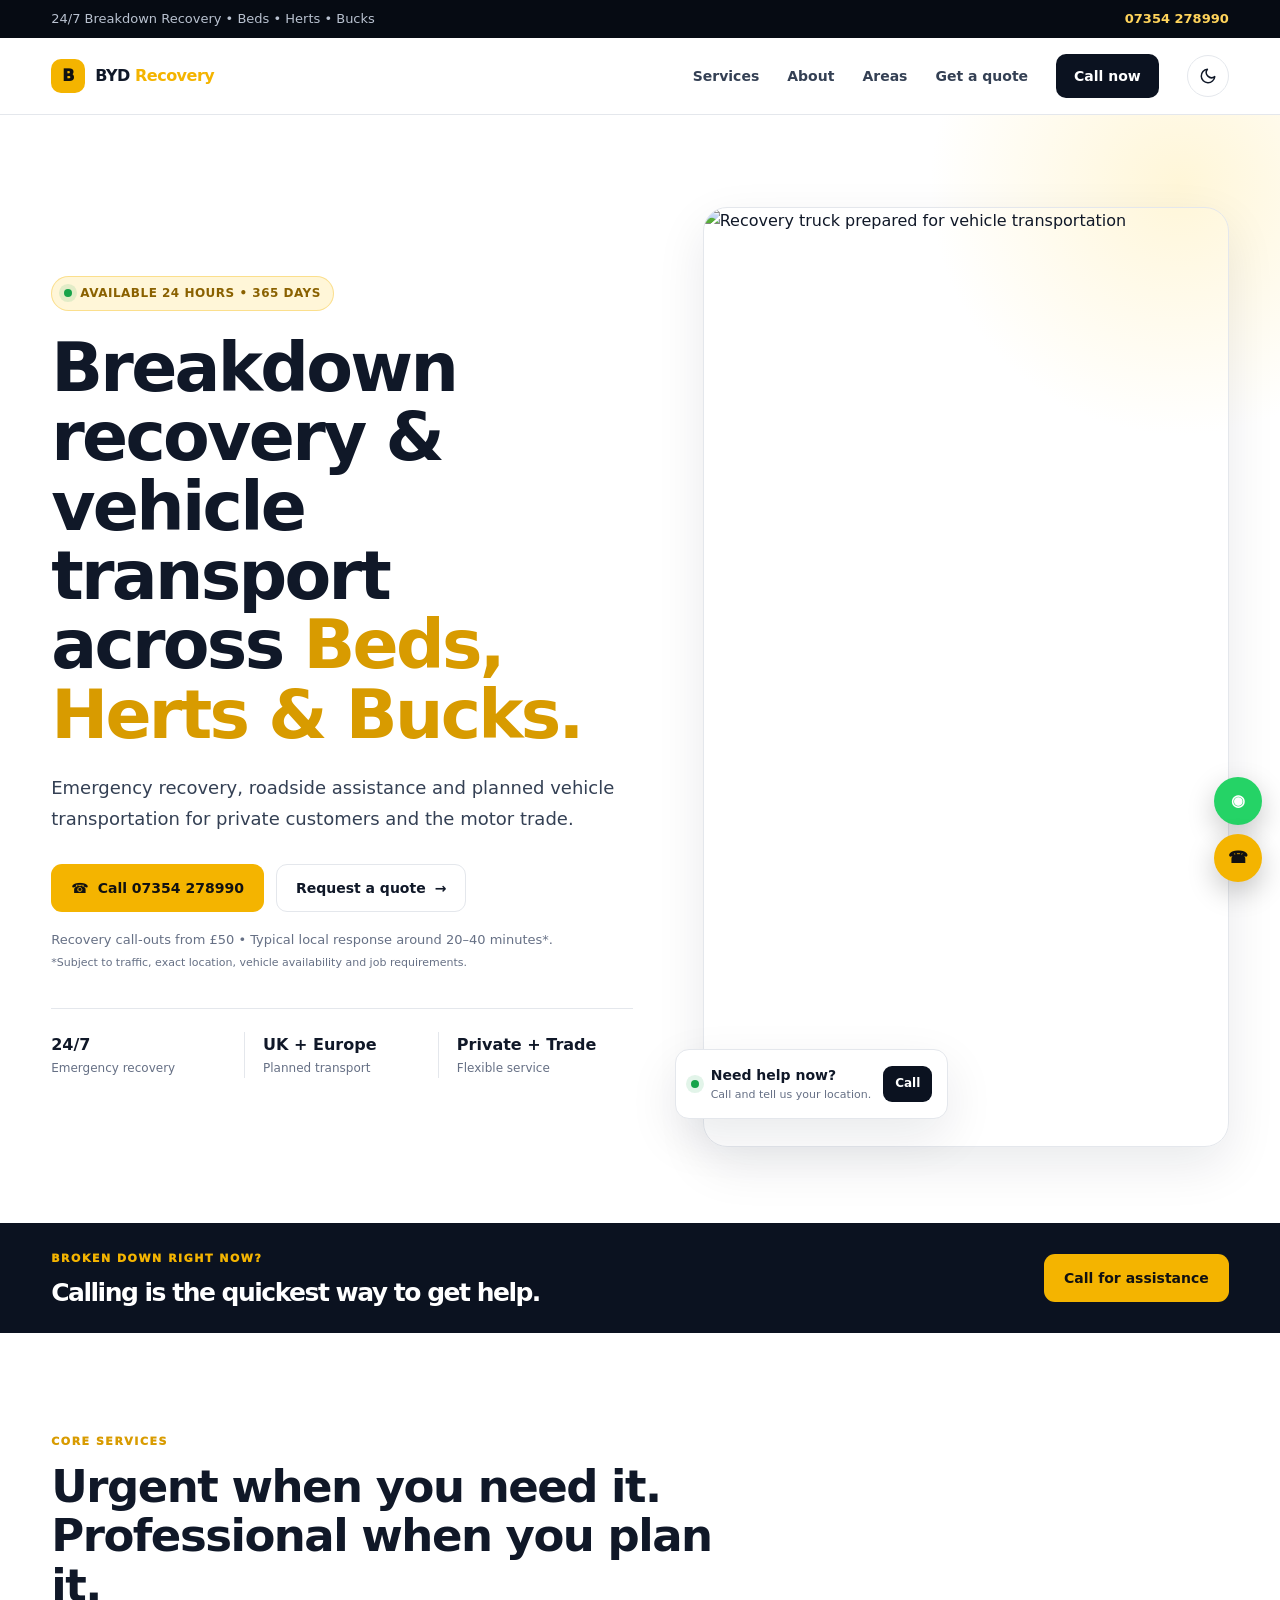
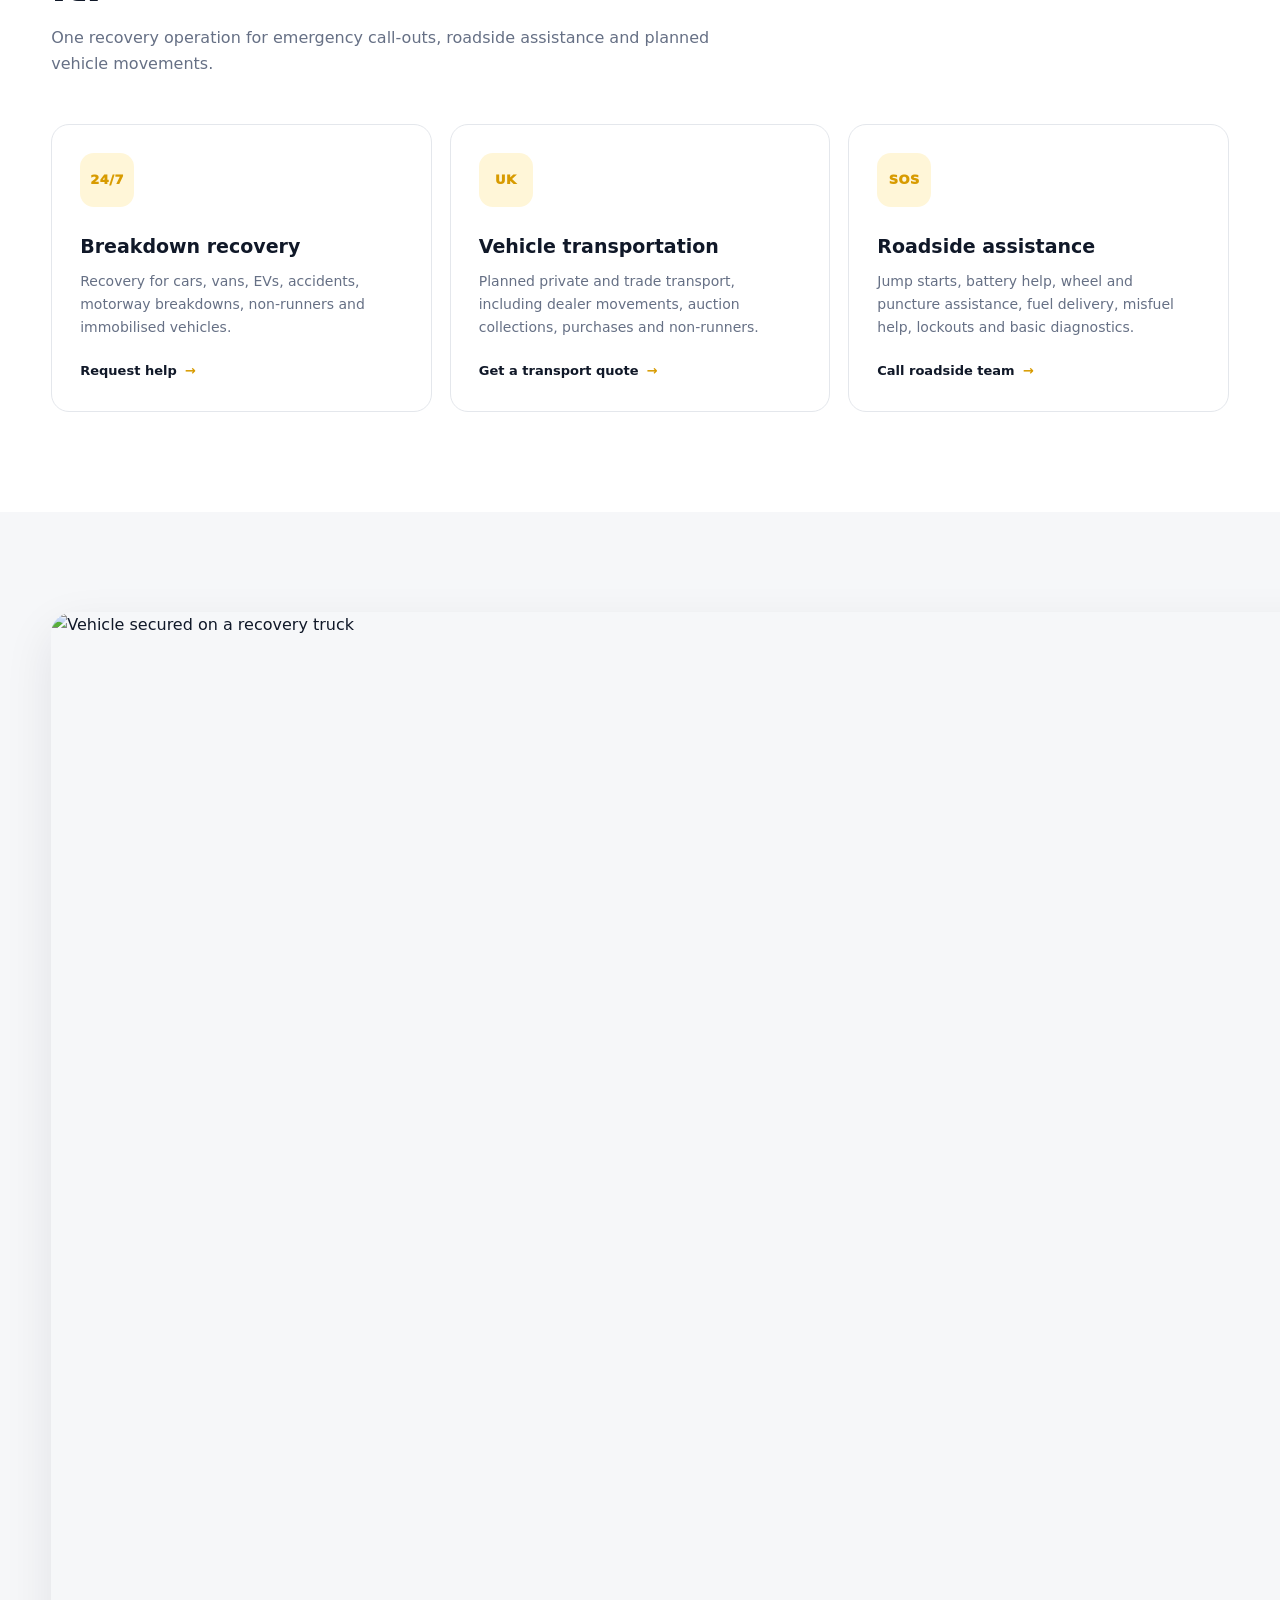
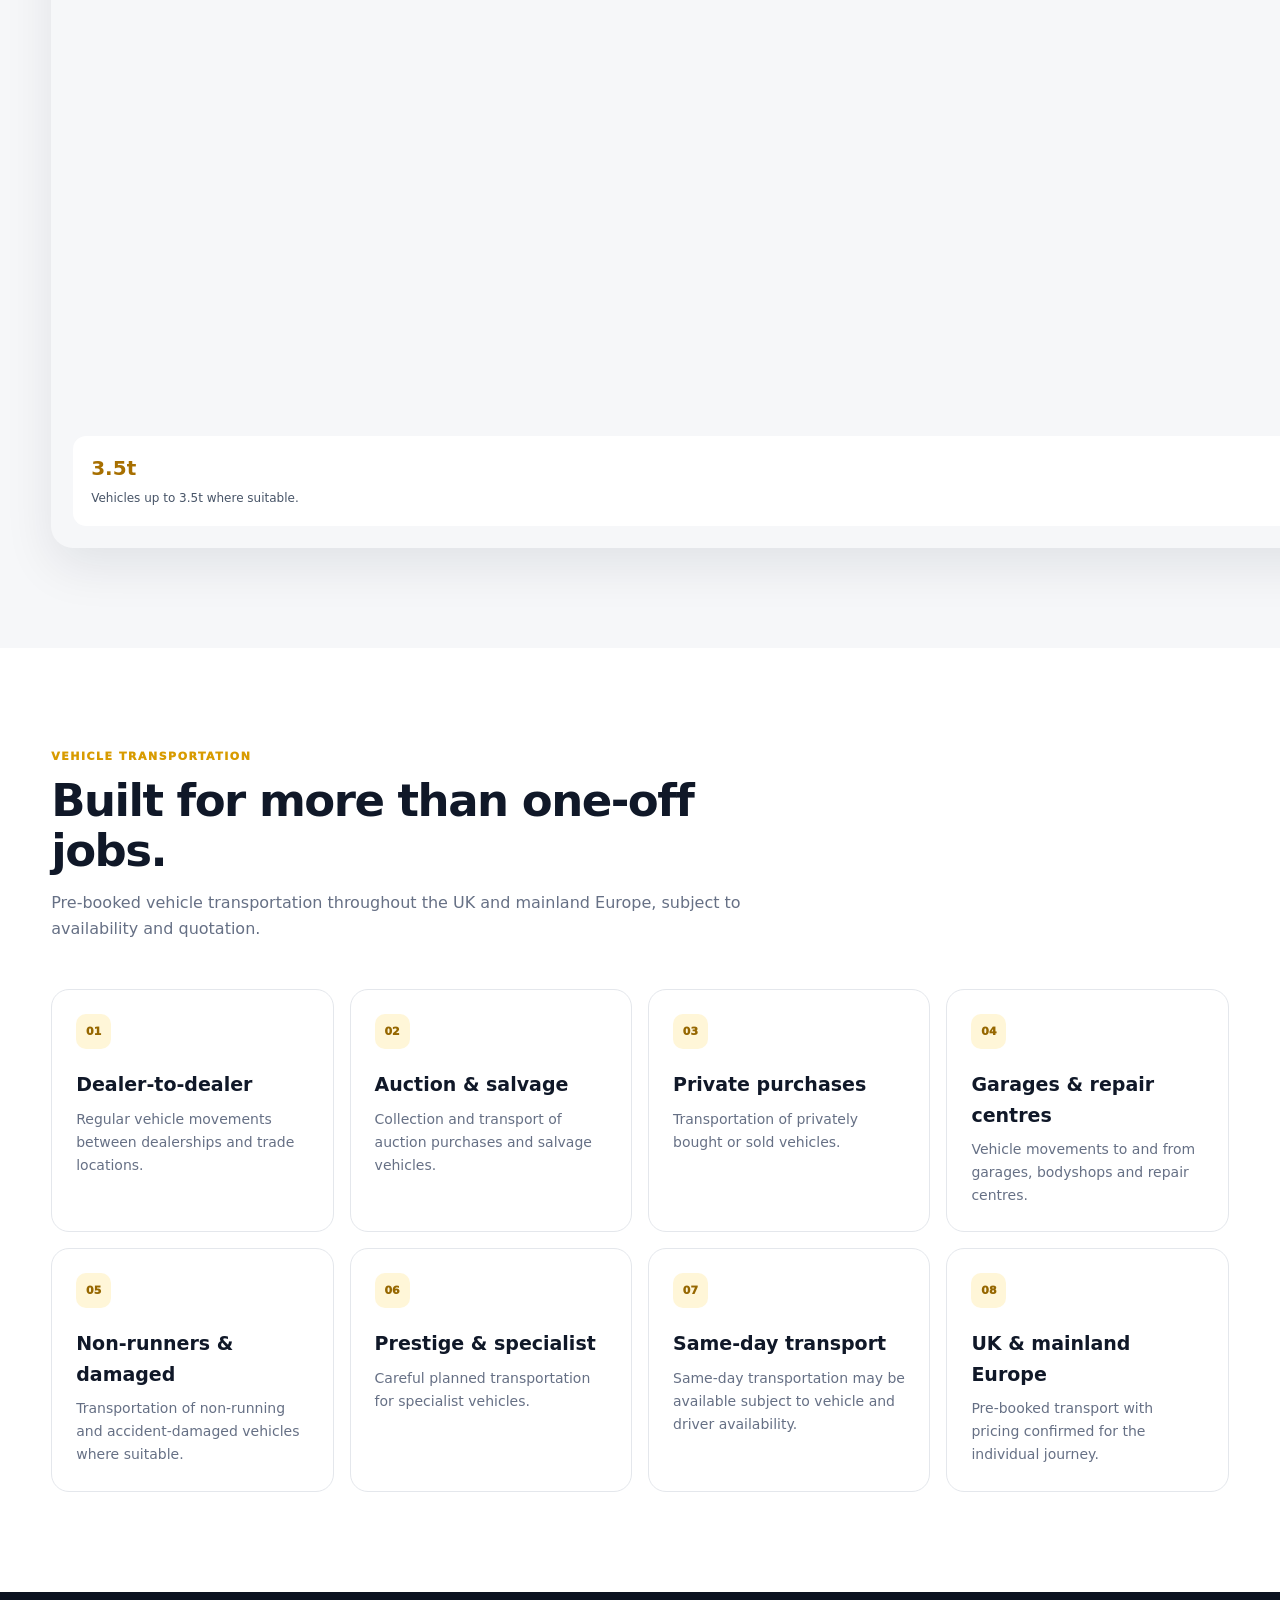
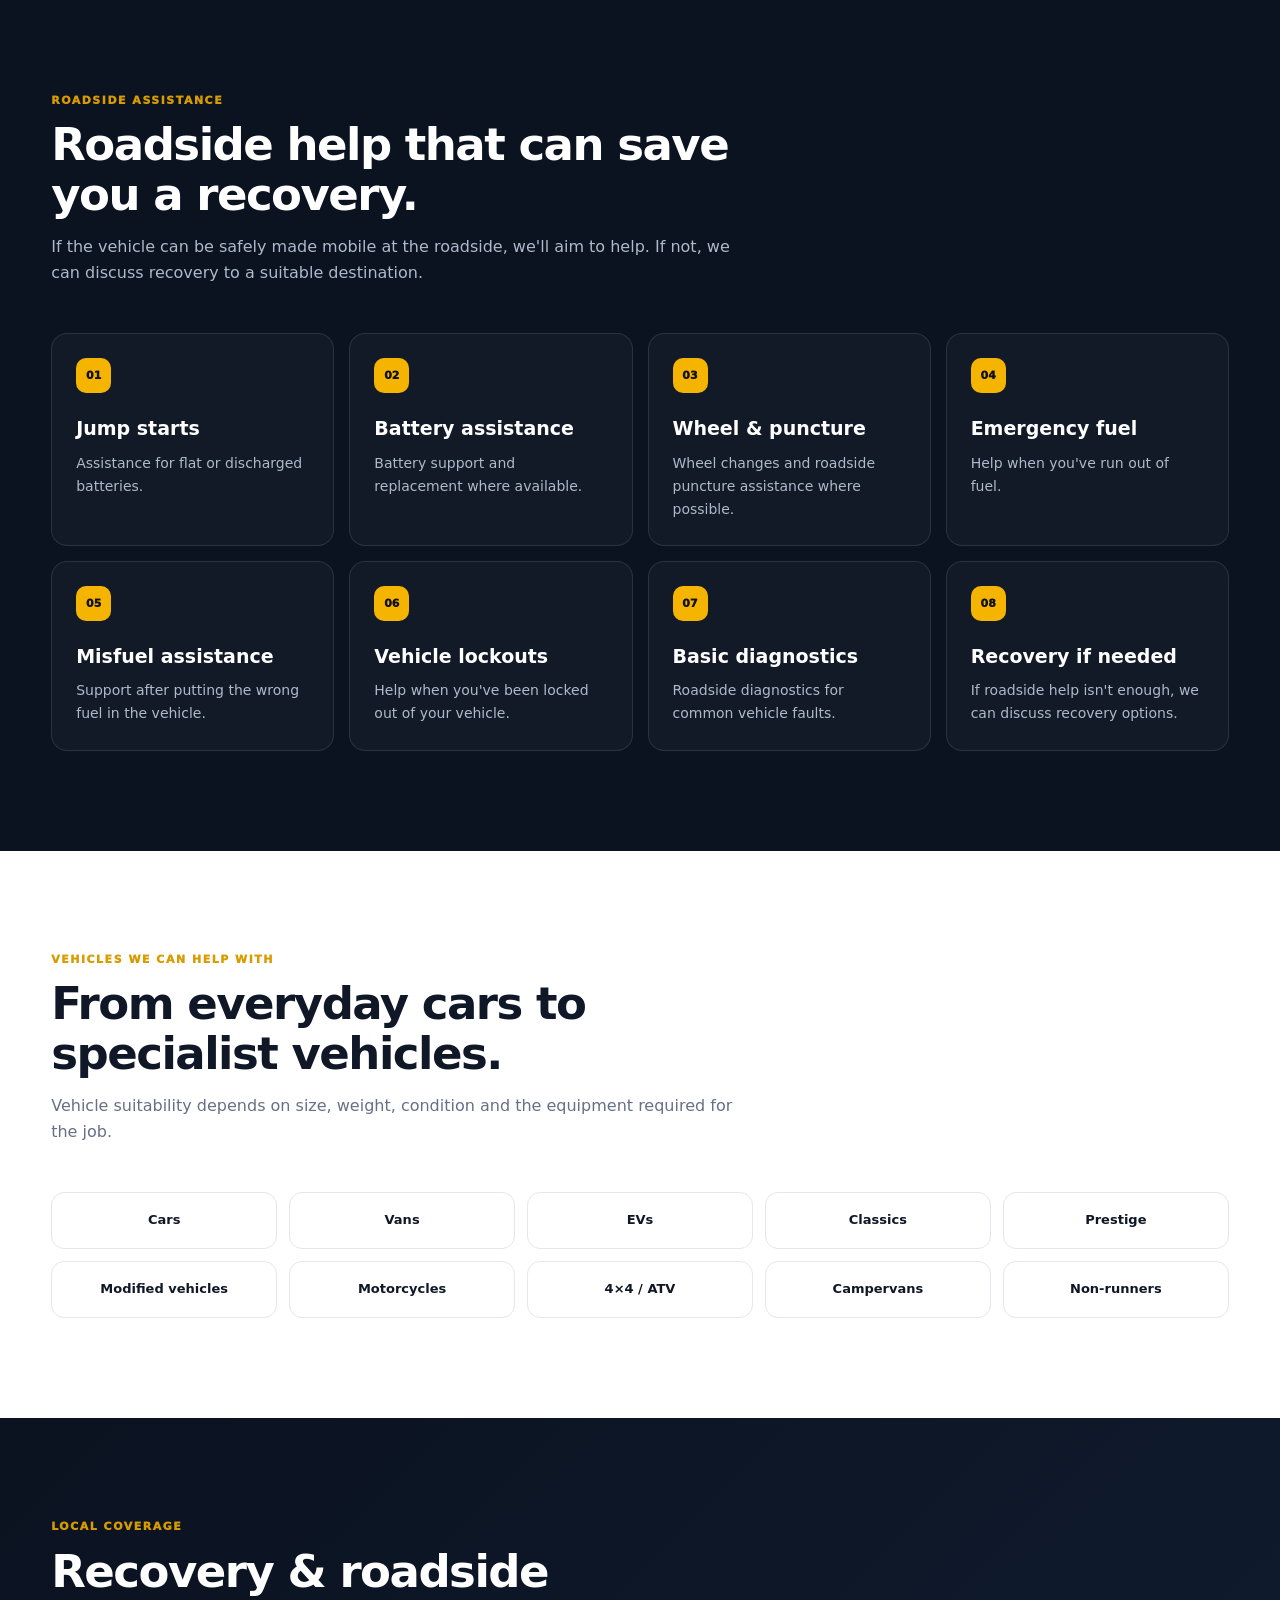
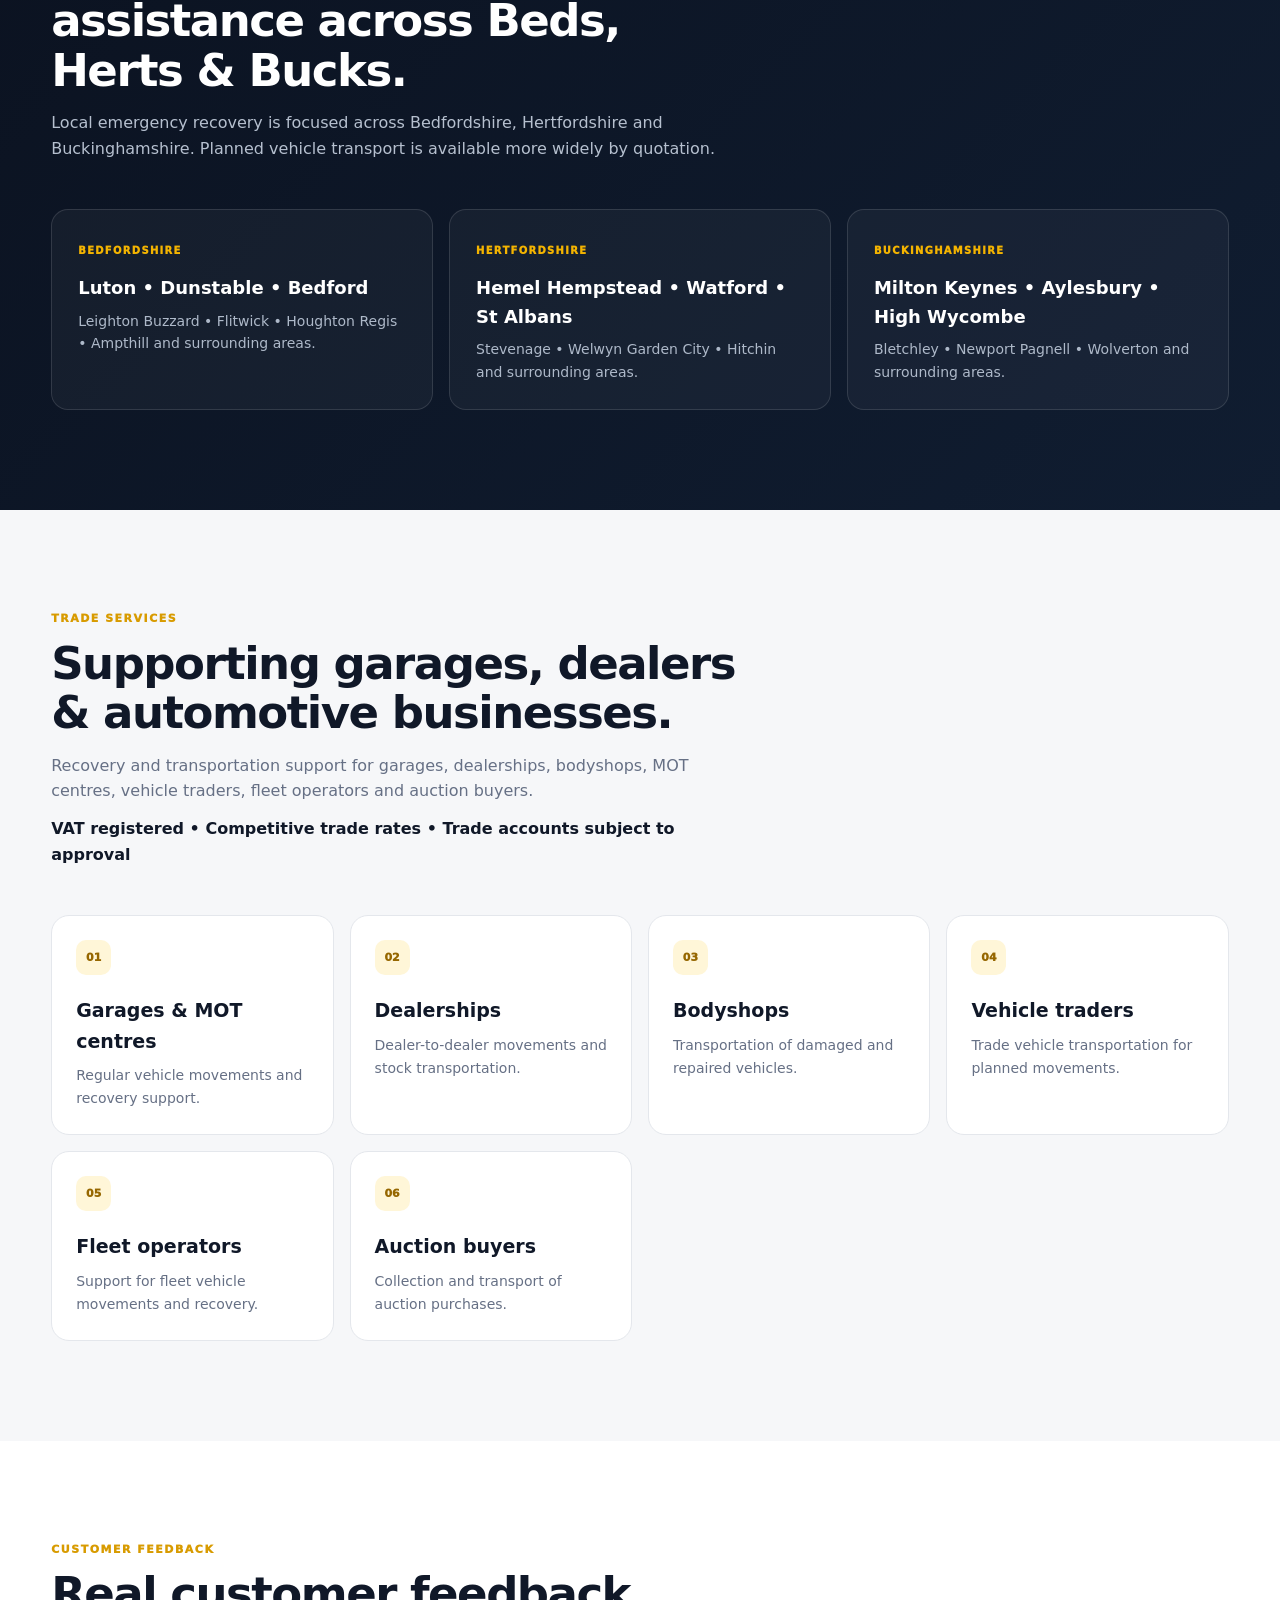
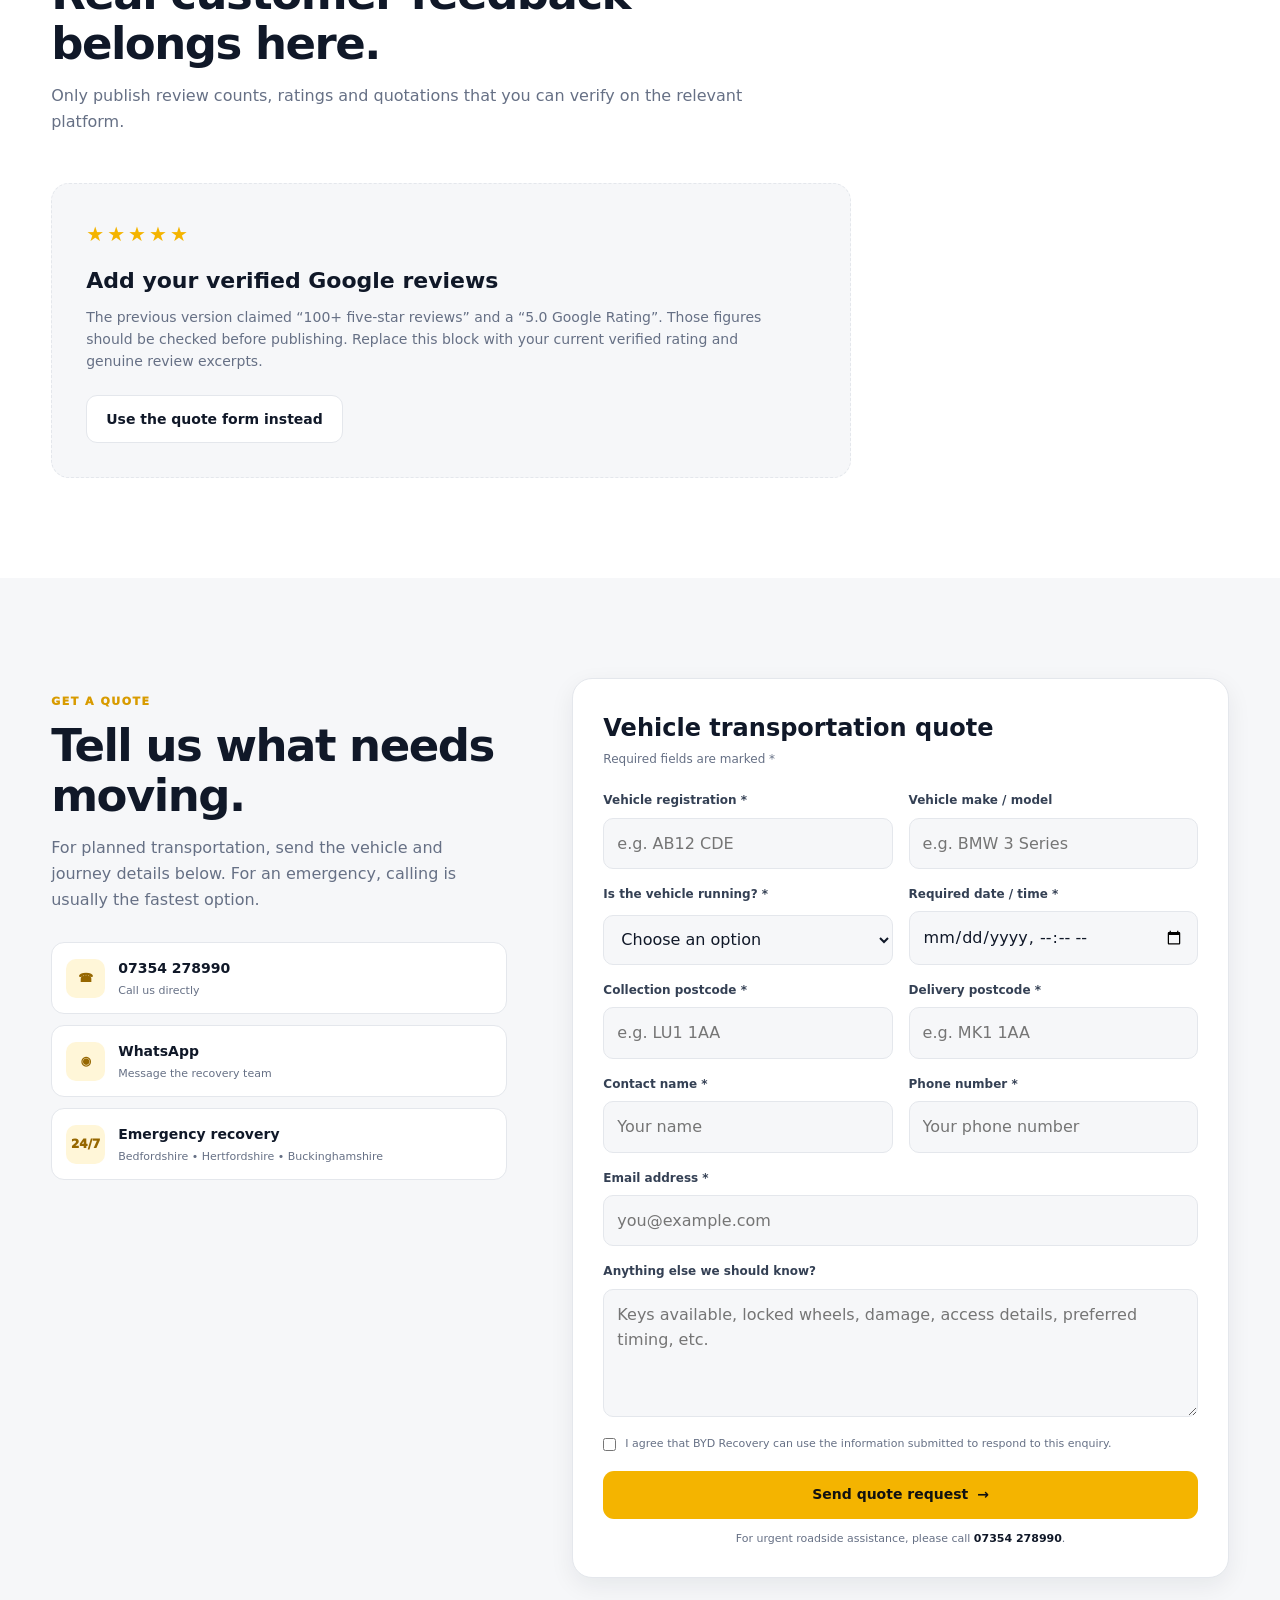
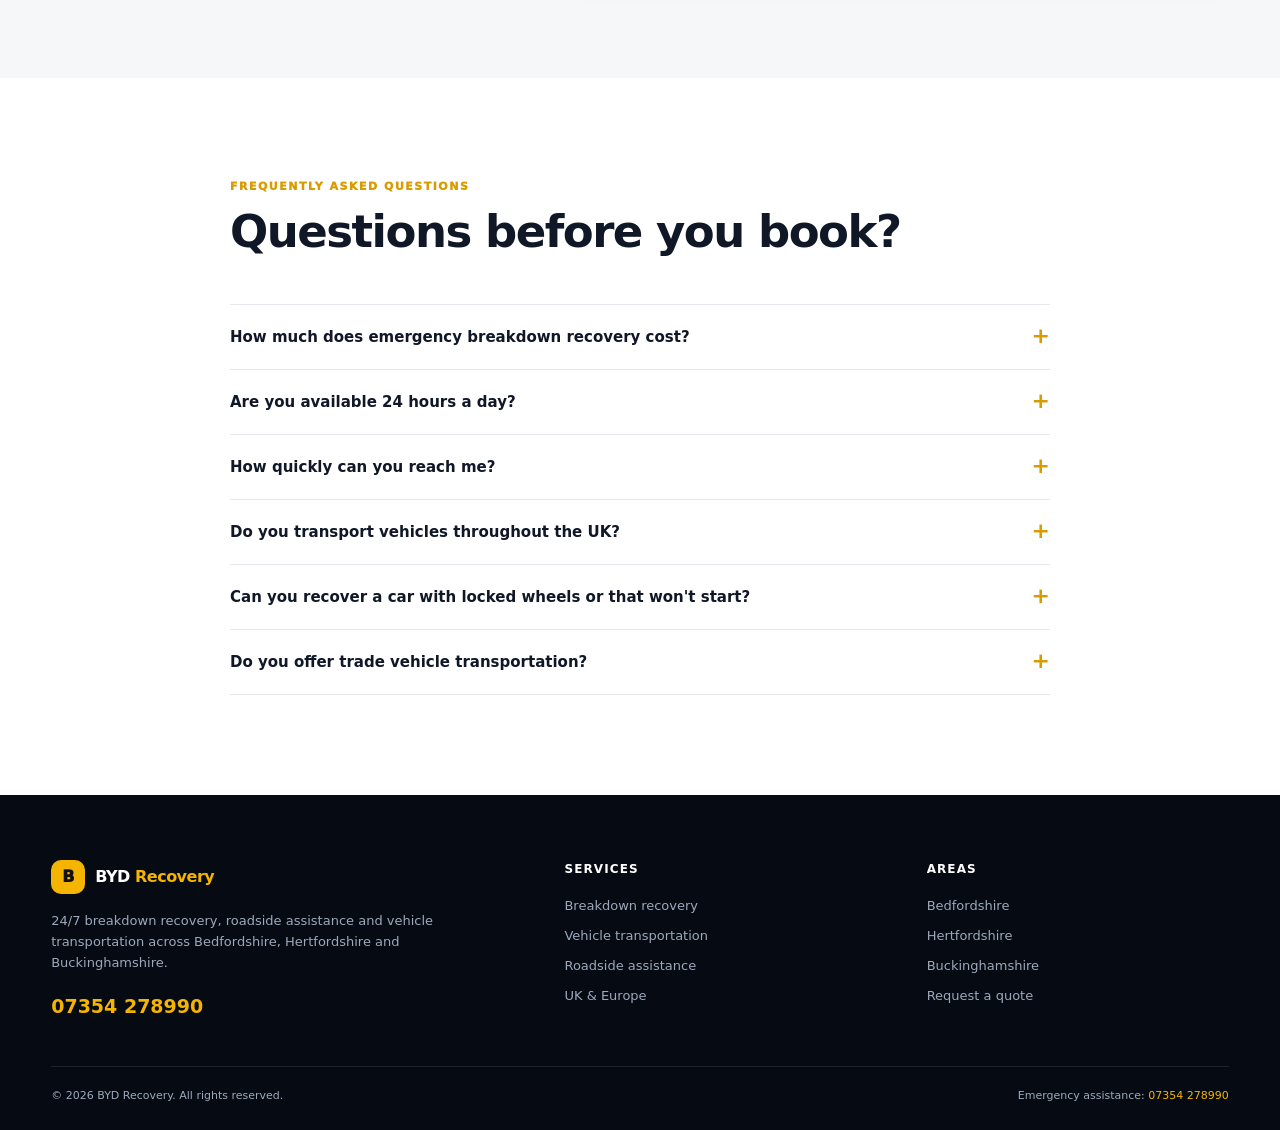
==== index.html @ 0c885b7f "Add files via upload" ====
<!DOCTYPE html>
<html lang="en" data-theme="light">
<head>
  <meta charset="UTF-8">
  <meta name="viewport" content="width=device-width, initial-scale=1.0">
  <meta name="description" content="BYD Recovery provides 24/7 breakdown recovery, roadside assistance and planned vehicle transportation across Bedfordshire, Hertfordshire and Buckinghamshire, with UK-wide and mainland Europe transport by quotation.">
  <meta name="theme-color" content="#0b1220">
  <meta property="og:title" content="BYD Recovery | 24/7 Breakdown Recovery">
  <meta property="og:description" content="Breakdown recovery, roadside assistance and vehicle transportation across Beds, Herts & Bucks.">
  <meta property="og:type" content="website">
  <meta property="og:image" content="images/recovery-truck.jpg">
  <meta name="twitter:card" content="summary_large_image">
  <link rel="icon" href="favicon.svg" type="image/svg+xml">
  <link rel="preload" as="image" href="images/recovery-truck.jpg">
  <link rel="stylesheet" href="style.css">
  <title>BYD Recovery | 24/7 Breakdown Recovery in Beds, Herts & Bucks</title>
  <script>
    (() => {
      try {
        const saved = localStorage.getItem("byd-theme");
        const system = window.matchMedia("(prefers-color-scheme: dark)").matches ? "dark" : "light";
        document.documentElement.dataset.theme = saved || system;
      } catch (_) {}
    })();
  </script>
</head>

<body>
  <a class="skip-link" href="#main">Skip to content</a>

  <div class="topbar">
    <div class="container topbar-inner">
      <span>24/7 Breakdown Recovery • Beds • Herts • Bucks</span>
      <a href="tel:+447354278990">07354 278990</a>
    </div>
  </div>

  <header class="site-header" id="siteHeader">
    <div class="container nav-wrap">
      <a class="logo" href="#" aria-label="BYD Recovery home">
        <span class="logo-mark" aria-hidden="true">B</span>
        <span>BYD <em>Recovery</em></span>
      </a>

      <div class="nav-actions">
        <button class="theme-toggle" id="themeToggle" type="button" aria-label="Switch colour theme" aria-pressed="false">
          <svg class="sun" viewBox="0 0 24 24" aria-hidden="true"><circle cx="12" cy="12" r="4"/><path d="M12 2v2m0 16v2M4.93 4.93l1.41 1.41m11.32 11.32 1.41 1.41M2 12h2m16 0h2M4.93 19.07l1.41-1.41M17.66 6.34l1.41-1.41"/></svg>
          <svg class="moon" viewBox="0 0 24 24" aria-hidden="true"><path d="M21 12.8A9 9 0 1 1 11.2 3 7 7 0 0 0 21 12.8Z"/></svg>
        </button>
        <button class="menu" id="menuBtn" type="button" aria-label="Open navigation" aria-expanded="false" aria-controls="navlinks">
          <span></span><span></span><span></span>
        </button>
      </div>

      <nav class="navlinks" id="navlinks" aria-label="Primary navigation">
        <a href="#services">Services</a>
        <a href="#about">About</a>
        <a href="#coverage">Areas</a>
        <a href="#quote">Get a quote</a>
        <a class="nav-cta" href="tel:+447354278990">Call now</a>
      </nav>
    </div>
  </header>

  <main id="main">
    <section class="hero">
      <div class="hero-glow" aria-hidden="true"></div>
      <div class="container hero-grid">
        <div class="hero-copy">
          <div class="badge reveal"><span class="dot"></span> Available 24 hours • 365 days</div>
          <h1 class="reveal">Breakdown recovery &amp; vehicle transport across <span>Beds, Herts &amp; Bucks.</span></h1>
          <p class="hero-text reveal">Emergency recovery, roadside assistance and planned vehicle transportation for private customers and the motor trade.</p>

          <div class="buttons reveal">
            <a class="btn btn-primary" href="tel:+447354278990"><span aria-hidden="true">☎</span> Call 07354 278990</a>
            <a class="btn btn-outline" href="#quote">Request a quote <span aria-hidden="true">→</span></a>
          </div>

          <p class="microcopy reveal">Recovery call-outs from £50 • Typical local response around 20–40 minutes*.</p>
          <p class="fineprint reveal">*Subject to traffic, exact location, vehicle availability and job requirements.</p>

          <div class="trust reveal">
            <div><strong>24/7</strong><small>Emergency recovery</small></div>
            <div><strong>UK + Europe</strong><small>Planned transport</small></div>
            <div><strong>Private + Trade</strong><small>Flexible service</small></div>
          </div>
        </div>

        <div class="hero-media reveal">
          <img src="images/recovery-truck.jpg" alt="Recovery truck prepared for vehicle transportation" width="1672" height="940">
          <div class="hero-card">
            <span class="status-dot"></span>
            <div><strong>Need help now?</strong><small>Call and tell us your location.</small></div>
            <a href="tel:+447354278990" aria-label="Call BYD Recovery now">Call</a>
          </div>
        </div>
      </div>
    </section>

    <section class="quick-help" aria-label="Emergency recovery call to action">
      <div class="container quick-help-inner">
        <div>
          <span class="eyebrow">Broken down right now?</span>
          <h2>Calling is the quickest way to get help.</h2>
        </div>
        <a class="btn btn-primary" href="tel:+447354278990">Call for assistance</a>
      </div>
    </section>

    <section class="section" id="services">
      <div class="container">
        <div class="section-head reveal">
          <span class="eyebrow">Core services</span>
          <h2>Urgent when you need it. Professional when you plan it.</h2>
          <p>One recovery operation for emergency call-outs, roadside assistance and planned vehicle movements.</p>
        </div>

        <div class="feature-grid">
          <article class="feature-card reveal">
            <div class="feature-icon">24/7</div>
            <h3>Breakdown recovery</h3>
            <p>Recovery for cars, vans, EVs, accidents, motorway breakdowns, non-runners and immobilised vehicles.</p>
            <a href="#quote">Request help <span>→</span></a>
          </article>
          <article class="feature-card reveal">
            <div class="feature-icon">UK</div>
            <h3>Vehicle transportation</h3>
            <p>Planned private and trade transport, including dealer movements, auction collections, purchases and non-runners.</p>
            <a href="#quote">Get a transport quote <span>→</span></a>
          </article>
          <article class="feature-card reveal">
            <div class="feature-icon">SOS</div>
            <h3>Roadside assistance</h3>
            <p>Jump starts, battery help, wheel and puncture assistance, fuel delivery, misfuel help, lockouts and basic diagnostics.</p>
            <a href="tel:+447354278990">Call roadside team <span>→</span></a>
          </article>
        </div>
      </div>
    </section>

    <section class="section section-alt" id="about">
      <div class="container split">
        <div class="image-panel reveal">
          <img src="images/vehicle-transport.jpg" alt="Vehicle secured on a recovery truck" loading="lazy" width="2048" height="1536">
          <div class="image-badge"><strong>3.5t</strong><span>Vehicles up to 3.5t where suitable.</span></div>
        </div>
        <div class="reveal">
          <span class="eyebrow">Why BYD Recovery</span>
          <h2>Reliable communication. Capable equipment. Practical recovery.</h2>
          <p class="lead">We combine recovery equipment and planned transport services for private customers and automotive businesses.</p>
          <ul class="checks">
            <li>24/7 emergency recovery</li>
            <li>ETA confirmed once a driver is dispatched</li>
            <li>Winches, skates and low-loading equipment</li>
            <li>Private and trade customers welcome</li>
            <li>Vehicle movements planned around your requirements</li>
            <li>VAT registered business</li>
          </ul>
          <a class="btn btn-primary" href="#quote">Request assistance</a>
        </div>
      </div>
    </section>

    <section class="section">
      <div class="container">
        <div class="section-head reveal">
          <span class="eyebrow">Vehicle transportation</span>
          <h2>Built for more than one-off jobs.</h2>
          <p>Pre-booked vehicle transportation throughout the UK and mainland Europe, subject to availability and quotation.</p>
        </div>
        <div class="card-grid">
          <article class="card reveal"><span class="card-icon">01</span><h3>Dealer-to-dealer</h3><p>Regular vehicle movements between dealerships and trade locations.</p></article>
          <article class="card reveal"><span class="card-icon">02</span><h3>Auction &amp; salvage</h3><p>Collection and transport of auction purchases and salvage vehicles.</p></article>
          <article class="card reveal"><span class="card-icon">03</span><h3>Private purchases</h3><p>Transportation of privately bought or sold vehicles.</p></article>
          <article class="card reveal"><span class="card-icon">04</span><h3>Garages &amp; repair centres</h3><p>Vehicle movements to and from garages, bodyshops and repair centres.</p></article>
          <article class="card reveal"><span class="card-icon">05</span><h3>Non-runners &amp; damaged</h3><p>Transportation of non-running and accident-damaged vehicles where suitable.</p></article>
          <article class="card reveal"><span class="card-icon">06</span><h3>Prestige &amp; specialist</h3><p>Careful planned transportation for specialist vehicles.</p></article>
          <article class="card reveal"><span class="card-icon">07</span><h3>Same-day transport</h3><p>Same-day transportation may be available subject to vehicle and driver availability.</p></article>
          <article class="card reveal"><span class="card-icon">08</span><h3>UK &amp; mainland Europe</h3><p>Pre-booked transport with pricing confirmed for the individual journey.</p></article>
        </div>
      </div>
    </section>

    <section class="section section-dark">
      <div class="container">
        <div class="section-head reveal">
          <span class="eyebrow">Roadside assistance</span>
          <h2>Roadside help that can save you a recovery.</h2>
          <p>If the vehicle can be safely made mobile at the roadside, we'll aim to help. If not, we can discuss recovery to a suitable destination.</p>
        </div>
        <div class="steps-grid">
          <article class="step reveal"><span>01</span><h3>Jump starts</h3><p>Assistance for flat or discharged batteries.</p></article>
          <article class="step reveal"><span>02</span><h3>Battery assistance</h3><p>Battery support and replacement where available.</p></article>
          <article class="step reveal"><span>03</span><h3>Wheel &amp; puncture</h3><p>Wheel changes and roadside puncture assistance where possible.</p></article>
          <article class="step reveal"><span>04</span><h3>Emergency fuel</h3><p>Help when you've run out of fuel.</p></article>
          <article class="step reveal"><span>05</span><h3>Misfuel assistance</h3><p>Support after putting the wrong fuel in the vehicle.</p></article>
          <article class="step reveal"><span>06</span><h3>Vehicle lockouts</h3><p>Help when you've been locked out of your vehicle.</p></article>
          <article class="step reveal"><span>07</span><h3>Basic diagnostics</h3><p>Roadside diagnostics for common vehicle faults.</p></article>
          <article class="step reveal"><span>08</span><h3>Recovery if needed</h3><p>If roadside help isn't enough, we can discuss recovery options.</p></article>
        </div>
      </div>
    </section>

    <section class="section" id="vehicles">
      <div class="container">
        <div class="section-head reveal">
          <span class="eyebrow">Vehicles we can help with</span>
          <h2>From everyday cars to specialist vehicles.</h2>
          <p>Vehicle suitability depends on size, weight, condition and the equipment required for the job.</p>
        </div>
        <div class="vehicle-grid">
          <span class="vehicle-pill reveal">Cars</span>
          <span class="vehicle-pill reveal">Vans</span>
          <span class="vehicle-pill reveal">EVs</span>
          <span class="vehicle-pill reveal">Classics</span>
          <span class="vehicle-pill reveal">Prestige</span>
          <span class="vehicle-pill reveal">Modified vehicles</span>
          <span class="vehicle-pill reveal">Motorcycles</span>
          <span class="vehicle-pill reveal">4×4 / ATV</span>
          <span class="vehicle-pill reveal">Campervans</span>
          <span class="vehicle-pill reveal">Non-runners</span>
        </div>
      </div>
    </section>

    <section class="section coverage" id="coverage">
      <div class="container">
        <div class="section-head reveal">
          <span class="eyebrow">Local coverage</span>
          <h2>Recovery &amp; roadside assistance across Beds, Herts &amp; Bucks.</h2>
          <p>Local emergency recovery is focused across Bedfordshire, Hertfordshire and Buckinghamshire. Planned vehicle transport is available more widely by quotation.</p>
        </div>
        <div class="area-grid">
          <article class="area-card reveal"><span>BEDFORDSHIRE</span><h3>Luton • Dunstable • Bedford</h3><p>Leighton Buzzard • Flitwick • Houghton Regis • Ampthill and surrounding areas.</p></article>
          <article class="area-card reveal"><span>HERTFORDSHIRE</span><h3>Hemel Hempstead • Watford • St Albans</h3><p>Stevenage • Welwyn Garden City • Hitchin and surrounding areas.</p></article>
          <article class="area-card reveal"><span>BUCKINGHAMSHIRE</span><h3>Milton Keynes • Aylesbury • High Wycombe</h3><p>Bletchley • Newport Pagnell • Wolverton and surrounding areas.</p></article>
        </div>
      </div>
    </section>

    <section class="section section-alt">
      <div class="container">
        <div class="section-head reveal">
          <span class="eyebrow">Trade services</span>
          <h2>Supporting garages, dealers &amp; automotive businesses.</h2>
          <p>Recovery and transportation support for garages, dealerships, bodyshops, MOT centres, vehicle traders, fleet operators and auction buyers.</p>
          <p class="trade-note"><strong>VAT registered • Competitive trade rates • Trade accounts subject to approval</strong></p>
        </div>
        <div class="card-grid trade-grid">
          <article class="card reveal"><span class="card-icon">01</span><h3>Garages &amp; MOT centres</h3><p>Regular vehicle movements and recovery support.</p></article>
          <article class="card reveal"><span class="card-icon">02</span><h3>Dealerships</h3><p>Dealer-to-dealer movements and stock transportation.</p></article>
          <article class="card reveal"><span class="card-icon">03</span><h3>Bodyshops</h3><p>Transportation of damaged and repaired vehicles.</p></article>
          <article class="card reveal"><span class="card-icon">04</span><h3>Vehicle traders</h3><p>Trade vehicle transportation for planned movements.</p></article>
          <article class="card reveal"><span class="card-icon">05</span><h3>Fleet operators</h3><p>Support for fleet vehicle movements and recovery.</p></article>
          <article class="card reveal"><span class="card-icon">06</span><h3>Auction buyers</h3><p>Collection and transport of auction purchases.</p></article>
        </div>
      </div>
    </section>

    <section class="section reviews">
      <div class="container">
        <div class="section-head reveal">
          <span class="eyebrow">Customer feedback</span>
          <h2>Real customer feedback belongs here.</h2>
          <p>Only publish review counts, ratings and quotations that you can verify on the relevant platform.</p>
        </div>
        <div class="review-placeholder reveal">
          <div class="stars" aria-label="Customer reviews">★★★★★</div>
          <h3>Add your verified Google reviews</h3>
          <p>The previous version claimed “100+ five-star reviews” and a “5.0 Google Rating”. Those figures should be checked before publishing. Replace this block with your current verified rating and genuine review excerpts.</p>
          <a class="btn btn-outline" href="#quote">Use the quote form instead</a>
        </div>
      </div>
    </section>

    <section class="section quote-section" id="quote">
      <div class="container quote-layout">
        <div class="quote-copy reveal">
          <span class="eyebrow">Get a quote</span>
          <h2>Tell us what needs moving.</h2>
          <p class="lead">For planned transportation, send the vehicle and journey details below. For an emergency, calling is usually the fastest option.</p>

          <div class="contact-list">
            <a class="contact-item" href="tel:+447354278990"><span>☎</span><div><strong>07354 278990</strong><small>Call us directly</small></div></a>
            <a class="contact-item" href="https://wa.me/447354278990" target="_blank" rel="noopener noreferrer"><span>◉</span><div><strong>WhatsApp</strong><small>Message the recovery team</small></div></a>
            <div class="contact-item"><span>24/7</span><div><strong>Emergency recovery</strong><small>Bedfordshire • Hertfordshire • Buckinghamshire</small></div></div>
          </div>
        </div>

        <form class="quote-form reveal" id="quoteForm" action="https://api.snapitforms.com/submit" method="POST">
          <input type="hidden" name="access_key" value="sf_1f7b10da2044cf6da5a37261e3c2b9db">
          <input type="hidden" name="subject" value="New BYD Recovery website enquiry">
          <input type="hidden" name="from_name" value="BYD Recovery Website">
          <input type="hidden" name="redirect" value="false">

          <div class="form-heading"><h3>Vehicle transportation quote</h3><p>Required fields are marked *</p></div>

          <div class="form-grid">
            <div class="form-group">
              <label for="registration">Vehicle registration *</label>
              <input id="registration" name="Vehicle Registration" type="text" autocomplete="off" placeholder="e.g. AB12 CDE" required>
            </div>
            <div class="form-group">
              <label for="vehicle">Vehicle make / model</label>
              <input id="vehicle" name="Vehicle Model / Make" type="text" placeholder="e.g. BMW 3 Series">
            </div>
            <div class="form-group">
              <label for="running">Is the vehicle running? *</label>
              <select id="running" name="Vehicle Running" required>
                <option value="">Choose an option</option>
                <option>Yes</option><option>No</option><option>Unsure</option>
              </select>
            </div>
            <div class="form-group">
              <label for="date">Required date / time *</label>
              <input id="date" name="Required Date / Time" type="datetime-local" required>
            </div>
            <div class="form-group">
              <label for="collection">Collection postcode *</label>
              <input id="collection" name="Collection Postcode" type="text" autocomplete="postal-code" placeholder="e.g. LU1 1AA" required>
            </div>
            <div class="form-group">
              <label for="delivery">Delivery postcode *</label>
              <input id="delivery" name="Delivery Postcode" type="text" autocomplete="postal-code" placeholder="e.g. MK1 1AA" required>
            </div>
            <div class="form-group">
              <label for="name">Contact name *</label>
              <input id="name" name="Contact Name" type="text" autocomplete="name" placeholder="Your name" required>
            </div>
            <div class="form-group">
              <label for="phone">Phone number *</label>
              <input id="phone" name="Phone Number" type="tel" autocomplete="tel" inputmode="tel" placeholder="Your phone number" required>
            </div>
            <div class="form-group full">
              <label for="email">Email address *</label>
              <input id="email" name="Email Address" type="email" autocomplete="email" placeholder="you@example.com" required>
            </div>
            <div class="form-group full">
              <label for="message">Anything else we should know?</label>
              <textarea id="message" name="Additional Information" rows="4" placeholder="Keys available, locked wheels, damage, access details, preferred timing, etc."></textarea>
            </div>
            <div class="honeypot" aria-hidden="true">
              <label for="website">Leave this field empty</label>
              <input id="website" name="website" type="text" tabindex="-1" autocomplete="off">
            </div>
          </div>

          <label class="consent"><input type="checkbox" name="Contact Consent" value="I consent to being contacted about this enquiry" required><span>I agree that BYD Recovery can use the information submitted to respond to this enquiry.</span></label>
          <button class="btn btn-primary submit-btn" type="submit">Send quote request <span>→</span></button>
          <p class="form-note">For urgent roadside assistance, please call <a href="tel:+447354278990">07354 278990</a>.</p>
          <div class="form-status" id="formStatus" role="status" aria-live="polite"></div>
        </form>
      </div>
    </section>

    <section class="section faq">
      <div class="container narrow">
        <div class="section-head reveal">
          <span class="eyebrow">Frequently asked questions</span>
          <h2>Questions before you book?</h2>
        </div>
        <details class="reveal"><summary>How much does emergency breakdown recovery cost?</summary><p>Emergency recovery call-outs start from £50 according to the current website information. Final pricing depends on location, vehicle, time and job requirements.</p></details>
        <details class="reveal"><summary>Are you available 24 hours a day?</summary><p>BYD Recovery advertises 24/7 breakdown recovery and roadside assistance, subject to operational availability.</p></details>
        <details class="reveal"><summary>How quickly can you reach me?</summary><p>The previous website stated a typical local response of around 20–40 minutes. Actual arrival depends on traffic, exact location, demand and vehicle availability.</p></details>
        <details class="reveal"><summary>Do you transport vehicles throughout the UK?</summary><p>Yes. Planned vehicle transportation is advertised throughout the UK, with mainland European transport available by quotation and subject to availability.</p></details>
        <details class="reveal"><summary>Can you recover a car with locked wheels or that won't start?</summary><p>Recovery may be possible using winches, skates and specialist loading equipment, depending on the vehicle and situation.</p></details>
        <details class="reveal"><summary>Do you offer trade vehicle transportation?</summary><p>Yes. The service is intended for garages, dealerships, bodyshops, vehicle traders, fleet operators and auction buyers, with trade accounts subject to approval.</p></details>
      </div>
    </section>
  </main>

  <footer>
    <div class="container footer-grid">
      <div class="footer-brand">
        <a class="logo" href="#"><span class="logo-mark">B</span><span>BYD <em>Recovery</em></span></a>
        <p>24/7 breakdown recovery, roadside assistance and vehicle transportation across Bedfordshire, Hertfordshire and Buckinghamshire.</p>
        <a class="footer-phone" href="tel:+447354278990">07354 278990</a>
      </div>
      <div><h3>Services</h3><a href="#services">Breakdown recovery</a><a href="#services">Vehicle transportation</a><a href="#services">Roadside assistance</a><a href="#coverage">UK &amp; Europe</a></div>
      <div><h3>Areas</h3><a href="#coverage">Bedfordshire</a><a href="#coverage">Hertfordshire</a><a href="#coverage">Buckinghamshire</a><a href="#quote">Request a quote</a></div>
    </div>
    <div class="container footer-bottom">
      <span>© <span id="year"></span> BYD Recovery. All rights reserved.</span>
      <span>Emergency assistance: <a href="tel:+447354278990">07354 278990</a></span>
    </div>
  </footer>

  <div class="floating-actions" aria-label="Quick contact">
    <a class="float-btn whatsapp" href="https://wa.me/447354278990" target="_blank" rel="noopener noreferrer" aria-label="Message BYD Recovery on WhatsApp">◉</a>
    <a class="float-btn phone" href="tel:+447354278990" aria-label="Call BYD Recovery">☎</a>
  </div>

  <script src="script.js" defer></script>
</body>
</html>
---- style.css ----
/* BYD Recovery — finished static site stylesheet */
:root{
  --bg:#fff;--surface:#fff;--surface-2:#f6f7f9;--surface-3:#eef1f4;
  --text:#101828;--text-2:#344054;--muted:#667085;--line:#e4e7ec;
  --brand:#f4b400;--brand-strong:#d89b00;--brand-soft:#fff6d8;
  --dark:#0b1220;--dark-2:#111b2d;--dark-3:#172338;
  --success:#16a34a;--danger:#dc2626;
  --radius:18px;--radius-sm:12px;--max:1180px;
  --shadow:0 18px 50px rgba(16,24,40,.09);--shadow-sm:0 8px 25px rgba(16,24,40,.07);
}
html[data-theme=dark]{
  --bg:#08101d;--surface:#101b2c;--surface-2:#0d1726;--surface-3:#172338;
  --text:#f4f7fb;--text-2:#d0d5dd;--muted:#98a2b3;--line:#243247;
  --brand:#f7c331;--brand-strong:#ffd45b;--brand-soft:rgba(247,195,49,.12);
  --shadow:0 20px 55px rgba(0,0,0,.35);--shadow-sm:0 10px 30px rgba(0,0,0,.25);
}
*{box-sizing:border-box;margin:0;padding:0}
html{scroll-behavior:smooth;scroll-padding-top:90px}
body{font-family:Inter,ui-sans-serif,system-ui,-apple-system,BlinkMacSystemFont,"Segoe UI",Roboto,Arial,sans-serif;background:var(--bg);color:var(--text);line-height:1.6;font-size:16px;overflow-x:hidden;-webkit-font-smoothing:antialiased;transition:background .25s,color .25s}
body.menu-open{overflow:hidden}
img{display:block;max-width:100%}
a{color:inherit;text-decoration:none}
button,input,select,textarea{font:inherit}
button{cursor:pointer}
.container{width:min(92%,var(--max));margin-inline:auto}
.narrow{max-width:820px}
.skip-link{position:fixed;left:16px;top:-60px;z-index:9999;background:var(--brand);color:#111;padding:10px 14px;border-radius:8px;font-weight:800}
.skip-link:focus{top:16px}
.topbar{background:#060b13;color:#b9c2d0;font-size:13px}
.topbar-inner{min-height:38px;display:flex;justify-content:space-between;align-items:center;gap:20px}
.topbar a{color:#ffd45b;font-weight:800}
.site-header{position:sticky;top:0;z-index:1000;background:color-mix(in srgb,var(--bg) 90%,transparent);border-bottom:1px solid var(--line);backdrop-filter:blur(16px);-webkit-backdrop-filter:blur(16px)}
.nav-wrap{min-height:76px;display:flex;align-items:center;gap:28px}
.logo{display:inline-flex;align-items:center;gap:10px;font-weight:900;letter-spacing:-.5px;white-space:nowrap}
.logo-mark{width:34px;height:34px;display:grid;place-items:center;border-radius:10px;background:var(--brand);color:#111;font-weight:950}
.logo em{color:var(--brand);font-style:normal}
.navlinks{display:flex;align-items:center;gap:28px;margin-left:auto}
.navlinks>a:not(.nav-cta){font-size:14px;font-weight:700;color:var(--text-2);position:relative}
.navlinks>a:not(.nav-cta):after{content:"";position:absolute;left:0;right:100%;bottom:-7px;height:2px;background:var(--brand);transition:right .2s}
.navlinks>a:not(.nav-cta):hover{color:var(--text)}
.navlinks>a:not(.nav-cta):hover:after{right:0}
.nav-cta{padding:11px 18px;background:var(--dark);color:#fff!important;border-radius:10px;font-weight:800;font-size:14px;transition:.2s}
html[data-theme=dark] .nav-cta{background:var(--brand);color:#111!important}
.nav-cta:hover{transform:translateY(-2px);box-shadow:var(--shadow-sm)}
.nav-actions{display:flex;align-items:center;gap:10px;order:3}
.theme-toggle,.menu{width:42px;height:42px;border:1px solid var(--line);background:var(--surface);color:var(--text);border-radius:50%;display:grid;place-items:center}
.theme-toggle svg{width:18px;height:18px;fill:none;stroke:currentColor;stroke-width:2;stroke-linecap:round;stroke-linejoin:round}
.theme-toggle .sun{display:none}
html[data-theme=dark] .theme-toggle .sun{display:block}
html[data-theme=dark] .theme-toggle .moon{display:none}
.menu{display:none;border-radius:10px;gap:4px;padding:9px}
.menu span{width:19px;height:2px;background:currentColor;border-radius:3px;transition:.2s}
.hero{position:relative;padding:92px 0 76px;overflow:hidden;background:var(--bg)}
.hero-glow{position:absolute;width:520px;height:520px;right:-160px;top:-190px;border-radius:50%;background:radial-gradient(circle,var(--brand-soft),transparent 68%);pointer-events:none}
.hero-grid{display:grid;grid-template-columns:minmax(0,1.05fr) minmax(380px,.95fr);gap:70px;align-items:center}
.hero-copy{position:relative;z-index:1}
.badge{display:inline-flex;align-items:center;gap:8px;padding:7px 12px;background:var(--brand-soft);color:#8a6100;border:1px solid color-mix(in srgb,var(--brand) 35%,transparent);border-radius:999px;font-size:12px;font-weight:900;letter-spacing:.5px;text-transform:uppercase;margin-bottom:22px}
html[data-theme=dark] .badge{color:#ffd45b}
.dot,.status-dot{width:8px;height:8px;border-radius:50%;background:var(--success);box-shadow:0 0 0 5px rgba(22,163,74,.12)}
h1{font-size:clamp(42px,5.6vw,68px);line-height:1.02;letter-spacing:-2.7px;max-width:760px;margin-bottom:24px}
h1 span{color:var(--brand-strong)}
.hero-text{font-size:18px;line-height:1.7;color:var(--text-2);max-width:650px;margin-bottom:30px}
.buttons{display:flex;flex-wrap:wrap;gap:12px}
.btn{display:inline-flex;justify-content:center;align-items:center;gap:9px;min-height:48px;padding:0 19px;border-radius:11px;border:1px solid transparent;font-size:14px;font-weight:850;transition:transform .2s,box-shadow .2s,background .2s,border-color .2s}
.btn:hover{transform:translateY(-2px)}
.btn-primary{background:var(--brand);color:#111}
.btn-primary:hover{background:var(--brand-strong);box-shadow:var(--shadow-sm)}
.btn-outline{background:var(--surface);border-color:var(--line);color:var(--text)}
.btn-outline:hover{border-color:var(--brand);box-shadow:var(--shadow-sm)}
.microcopy{font-size:13px;color:var(--muted);margin-top:18px}
.fineprint{font-size:11px;color:var(--muted);margin-top:3px}
.trust{display:grid;grid-template-columns:repeat(3,1fr);max-width:650px;margin-top:36px;border-top:1px solid var(--line);padding-top:23px}
.trust div{padding-right:18px;border-right:1px solid var(--line)}
.trust div:last-child{border-right:0;padding-left:18px}
.trust div:nth-child(2){padding-left:18px}
.trust strong{display:block;font-size:16px}
.trust small{display:block;color:var(--muted);font-size:12px;margin-top:2px}
.hero-media{position:relative}
.hero-media>img{width:100%;aspect-ratio:1.03/1;object-fit:cover;border-radius:24px;box-shadow:var(--shadow);border:1px solid var(--line)}
.hero-card{position:absolute;left:-28px;bottom:28px;display:flex;align-items:center;gap:12px;background:var(--surface);border:1px solid var(--line);border-radius:14px;padding:14px 15px;box-shadow:var(--shadow);min-width:270px}
.status-dot{display:block;flex:none}
.hero-card strong{display:block;font-size:14px}
.hero-card small{display:block;color:var(--muted);font-size:11px}
.hero-card>a{margin-left:auto;background:var(--dark);color:#fff;border-radius:9px;padding:8px 12px;font-size:12px;font-weight:900}
html[data-theme=dark] .hero-card>a{background:var(--brand);color:#111}
.quick-help{background:var(--dark);color:#fff}
.quick-help-inner{display:flex;align-items:center;justify-content:space-between;gap:30px;padding:27px 0}
.quick-help .eyebrow{color:var(--brand)}
.quick-help h2{font-size:25px;margin:0;color:#fff}
.section{padding:100px 0}
.section-alt{background:var(--surface-2)}
.section-dark{background:var(--dark);color:#fff}
.section-head{max-width:700px;margin-bottom:48px}
.eyebrow{display:block;color:var(--brand-strong);font-size:11px;font-weight:950;letter-spacing:1.5px;text-transform:uppercase;margin-bottom:11px}
h2{font-size:clamp(30px,4vw,45px);line-height:1.1;letter-spacing:-1.5px;margin-bottom:15px}
.section-head p,.lead{color:var(--muted);font-size:16px}
.section-dark h2{color:#fff}
.section-dark .section-head p{color:#aeb9c9}
.feature-grid{display:grid;grid-template-columns:repeat(3,1fr);gap:18px}
.feature-card,.card{background:var(--surface);border:1px solid var(--line);border-radius:var(--radius);padding:28px;transition:.25s}
.feature-card:hover,.card:hover,.area-card:hover{transform:translateY(-4px);box-shadow:var(--shadow);border-color:color-mix(in srgb,var(--brand) 45%,var(--line))}
.feature-icon{width:54px;height:54px;display:grid;place-items:center;border-radius:14px;background:var(--brand-soft);color:var(--brand-strong);font-size:13px;font-weight:950;letter-spacing:.5px;margin-bottom:24px}
.feature-card h3,.card h3,.step h3{font-size:19px;margin-bottom:8px}
.feature-card p,.card p,.step p{color:var(--muted);font-size:14px;line-height:1.65}
.feature-card a{display:inline-flex;gap:8px;margin-top:22px;font-size:13px;font-weight:900;color:var(--text)}
.feature-card a span{color:var(--brand-strong)}
.split{display:grid;grid-template-columns:1fr 1fr;gap:80px;align-items:center}
.image-panel{position:relative}
.image-panel img{width:100%;aspect-ratio:1.12/1;object-fit:cover;border-radius:22px;box-shadow:var(--shadow)}
.image-badge{position:absolute;left:22px;right:22px;bottom:22px;background:rgba(255,255,255,.94);color:#111;padding:16px 18px;border-radius:13px;backdrop-filter:blur(10px)}
.image-badge strong{display:block;font-size:20px;color:#a76f00}
.image-badge span{font-size:12px;color:#475467}
html[data-theme=dark] .image-badge{background:rgba(16,27,44,.94);color:#fff}
html[data-theme=dark] .image-badge span{color:#cbd5e1}
.checks{list-style:none;display:grid;gap:12px;margin:25px 0 30px}
.checks li{position:relative;padding-left:29px;color:var(--text-2);font-size:14px}
.checks li:before{content:"✓";position:absolute;left:0;top:1px;width:19px;height:19px;display:grid;place-items:center;background:var(--brand-soft);color:#936600;border-radius:50%;font-weight:950;font-size:11px}
.card-grid{display:grid;grid-template-columns:repeat(4,1fr);gap:16px}
.card{padding:24px}
.card-icon{display:inline-grid;place-items:center;width:35px;height:35px;border-radius:10px;background:var(--brand-soft);color:#966700;font-size:11px;font-weight:950;margin-bottom:20px}
.steps-grid{display:grid;grid-template-columns:repeat(4,1fr);gap:15px}
.step{padding:24px;border:1px solid rgba(255,255,255,.1);border-radius:16px;background:rgba(255,255,255,.035)}
.step>span{display:grid;place-items:center;width:35px;height:35px;border-radius:10px;background:var(--brand);color:#111;font-size:11px;font-weight:950;margin-bottom:20px}
.step h3{color:#fff}
.step p{color:#aeb9c9}
.vehicle-grid{display:grid;grid-template-columns:repeat(5,1fr);gap:12px}
.vehicle-pill{padding:17px 14px;border:1px solid var(--line);background:var(--surface);border-radius:13px;text-align:center;font-size:13px;font-weight:800;transition:.2s}
.vehicle-pill:hover{border-color:var(--brand);transform:translateY(-2px)}
.coverage{background:linear-gradient(135deg,var(--dark),#101d31);color:#fff}
.coverage h2{color:#fff}
.coverage .section-head p{color:#b6c0cf}
.area-grid{display:grid;grid-template-columns:repeat(3,1fr);gap:16px}
.area-card{border:1px solid rgba(255,255,255,.12);background:rgba(255,255,255,.04);border-radius:17px;padding:26px;transition:.25s}
.area-card span{font-size:10px;font-weight:950;letter-spacing:1.3px;color:var(--brand)}
.area-card h3{font-size:18px;margin:12px 0 7px}
.area-card p{color:#aeb9c9;font-size:14px}
.trade-note{margin-top:12px;color:var(--text)!important}
.review-placeholder{border:1px dashed var(--line);background:var(--surface-2);border-radius:18px;padding:34px;max-width:800px}
.stars{color:var(--brand);letter-spacing:3px;font-size:20px;margin-bottom:13px}
.review-placeholder h3{font-size:22px;margin-bottom:8px}
.review-placeholder p{color:var(--muted);max-width:680px;margin-bottom:22px;font-size:14px}
.quote-section{background:var(--surface-2)}
.quote-layout{display:grid;grid-template-columns:.82fr 1.18fr;gap:65px;align-items:start}
.quote-copy{padding-top:15px}
.contact-list{display:grid;gap:11px;margin-top:30px}
.contact-item{display:flex;align-items:center;gap:13px;padding:14px;border:1px solid var(--line);background:var(--surface);border-radius:13px}
.contact-item>span{width:39px;height:39px;display:grid;place-items:center;border-radius:10px;background:var(--brand-soft);color:#966700;font-size:12px;font-weight:950;flex:none}
.contact-item strong{display:block;font-size:14px}
.contact-item small{display:block;color:var(--muted);font-size:11px;margin-top:2px}
.quote-form{background:var(--surface);border:1px solid var(--line);border-radius:20px;padding:30px;box-shadow:var(--shadow-sm)}
.form-heading{margin-bottom:22px}
.form-heading h3{font-size:24px;margin-bottom:3px}
.form-heading p{color:var(--muted);font-size:12px}
.form-grid{display:grid;grid-template-columns:1fr 1fr;gap:16px}
.form-group{display:grid;gap:7px}
.form-group.full{grid-column:1/-1}
.form-group label{font-size:12px;font-weight:800;color:var(--text-2)}
.form-group input,.form-group select,.form-group textarea{width:100%;border:1px solid var(--line);background:var(--surface-2);color:var(--text);border-radius:10px;padding:12px 13px;outline:none;transition:border-color .2s,box-shadow .2s}
.form-group textarea{resize:vertical;min-height:105px}
.form-group input:focus,.form-group select:focus,.form-group textarea:focus{border-color:var(--brand);box-shadow:0 0 0 3px var(--brand-soft)}
.honeypot{position:absolute;left:-9999px}
.consent{display:flex;gap:9px;align-items:flex-start;margin:18px 0;color:var(--muted);font-size:11px}
.consent input{margin-top:3px;accent-color:var(--brand)}
.submit-btn{width:100%;border:0}
.form-note{font-size:11px;color:var(--muted);margin-top:11px;text-align:center}
.form-note a{font-weight:900;color:var(--text)}
.form-status{display:none;margin-top:12px;padding:10px;border-radius:9px;font-size:12px}
.form-status.show{display:block;background:var(--brand-soft);color:#6f4d00}
.form-status.error{background:#fee2e2;color:#991b1b}
.faq details{border-top:1px solid var(--line);padding:20px 0}
.faq details:last-child{border-bottom:1px solid var(--line)}
.faq summary{list-style:none;cursor:pointer;font-weight:850;font-size:15px;display:flex;justify-content:space-between;gap:20px}
.faq summary::-webkit-details-marker{display:none}
.faq summary:after{content:"+";color:var(--brand-strong);font-size:22px;line-height:1}
.faq details[open] summary:after{content:"−"}
.faq details p{color:var(--muted);font-size:14px;max-width:720px;padding-top:11px}
footer{background:#060b13;color:#9da9bb;padding:65px 0 25px}
.footer-grid{display:grid;grid-template-columns:1.5fr 1fr 1fr;gap:60px;padding-bottom:45px}
.footer-brand p{max-width:390px;font-size:13px;margin:17px 0}
.footer-phone{color:var(--brand);font-size:19px;font-weight:900}
footer .logo{color:#fff}
footer h3{font-size:12px;color:#fff;text-transform:uppercase;letter-spacing:1.1px;margin-bottom:17px}
footer .footer-grid>div:not(.footer-brand) a{display:block;font-size:13px;margin:9px 0}
footer a:hover{color:var(--brand)}
.footer-bottom{border-top:1px solid rgba(255,255,255,.1);padding-top:20px;display:flex;justify-content:space-between;gap:20px;font-size:11px}
.footer-bottom a{color:var(--brand)}
.floating-actions{position:fixed;right:18px;bottom:18px;z-index:900;display:flex;flex-direction:column;gap:9px}
.float-btn{width:48px;height:48px;display:grid;place-items:center;border-radius:50%;box-shadow:0 10px 28px rgba(0,0,0,.22);font-weight:950}
.float-btn.whatsapp{background:#25d366;color:#fff}
.float-btn.phone{background:var(--brand);color:#111}
.reveal{opacity:0;transform:translateY(18px);transition:opacity .65s ease,transform .65s ease}
.reveal.is-visible{opacity:1;transform:none}
@media (prefers-reduced-motion:reduce){
  html{scroll-behavior:auto}.reveal{opacity:1;transform:none;transition:none}.hero-media>img,.btn,.feature-card,.card,.area-card,.vehicle-pill{transition:none}
}
@media (max-width:1000px){
  .hero-grid{grid-template-columns:1fr;gap:42px}.hero-media{max-width:720px}.hero-media>img{aspect-ratio:16/10}
  .hero-card{left:18px}.card-grid{grid-template-columns:repeat(2,1fr)}.steps-grid{grid-template-columns:repeat(2,1fr)}
  .vehicle-grid{grid-template-columns:repeat(3,1fr)}.quote-layout{grid-template-columns:1fr;gap:40px}.split{gap:45px}
}
@media (max-width:780px){
  .topbar-inner{justify-content:center}.topbar-inner>a{display:none}
  .nav-wrap{min-height:68px;justify-content:space-between}.nav-actions{margin-left:auto}.menu{display:grid}
  .navlinks{position:fixed;top:68px;left:0;right:0;background:var(--surface);border-bottom:1px solid var(--line);padding:18px 4%;display:none;flex-direction:column;align-items:stretch;gap:4px;box-shadow:var(--shadow)}
  .navlinks.open{display:flex}.navlinks>a:not(.nav-cta){padding:13px 8px}.navlinks>a:not(.nav-cta):after{display:none}.nav-cta{text-align:center;margin-top:6px}
  .hero{padding:70px 0 60px}.hero-grid{gap:30px}h1{font-size:clamp(39px,11vw,58px);letter-spacing:-2px}.hero-text{font-size:16px}
  .trust{margin-top:28px}.section{padding:76px 0}.feature-grid,.area-grid{grid-template-columns:1fr}.split{grid-template-columns:1fr}.image-panel{order:2}.image-panel img{aspect-ratio:1.25/1}
  .vehicle-grid{grid-template-columns:repeat(2,1fr)}.footer-grid{grid-template-columns:1fr 1fr;gap:35px}.footer-brand{grid-column:1/-1}
}
@media (max-width:560px){
  .container{width:min(92%,var(--max))}.topbar{font-size:11px}.hero-media>img{aspect-ratio:1/1}.hero-card{position:relative;left:auto;bottom:auto;margin:-35px 15px 0;z-index:2;min-width:0}
  .trust{grid-template-columns:1fr;gap:14px}.trust div,.trust div:nth-child(2),.trust div:last-child{padding:0;border-right:0}.buttons{flex-direction:column}.btn{width:100%}
  .card-grid,.steps-grid,.form-grid{grid-template-columns:1fr}.form-group.full{grid-column:auto}.quote-form{padding:22px}
  .footer-grid{grid-template-columns:1fr}.footer-bottom{flex-direction:column}.floating-actions{right:13px;bottom:13px}
}
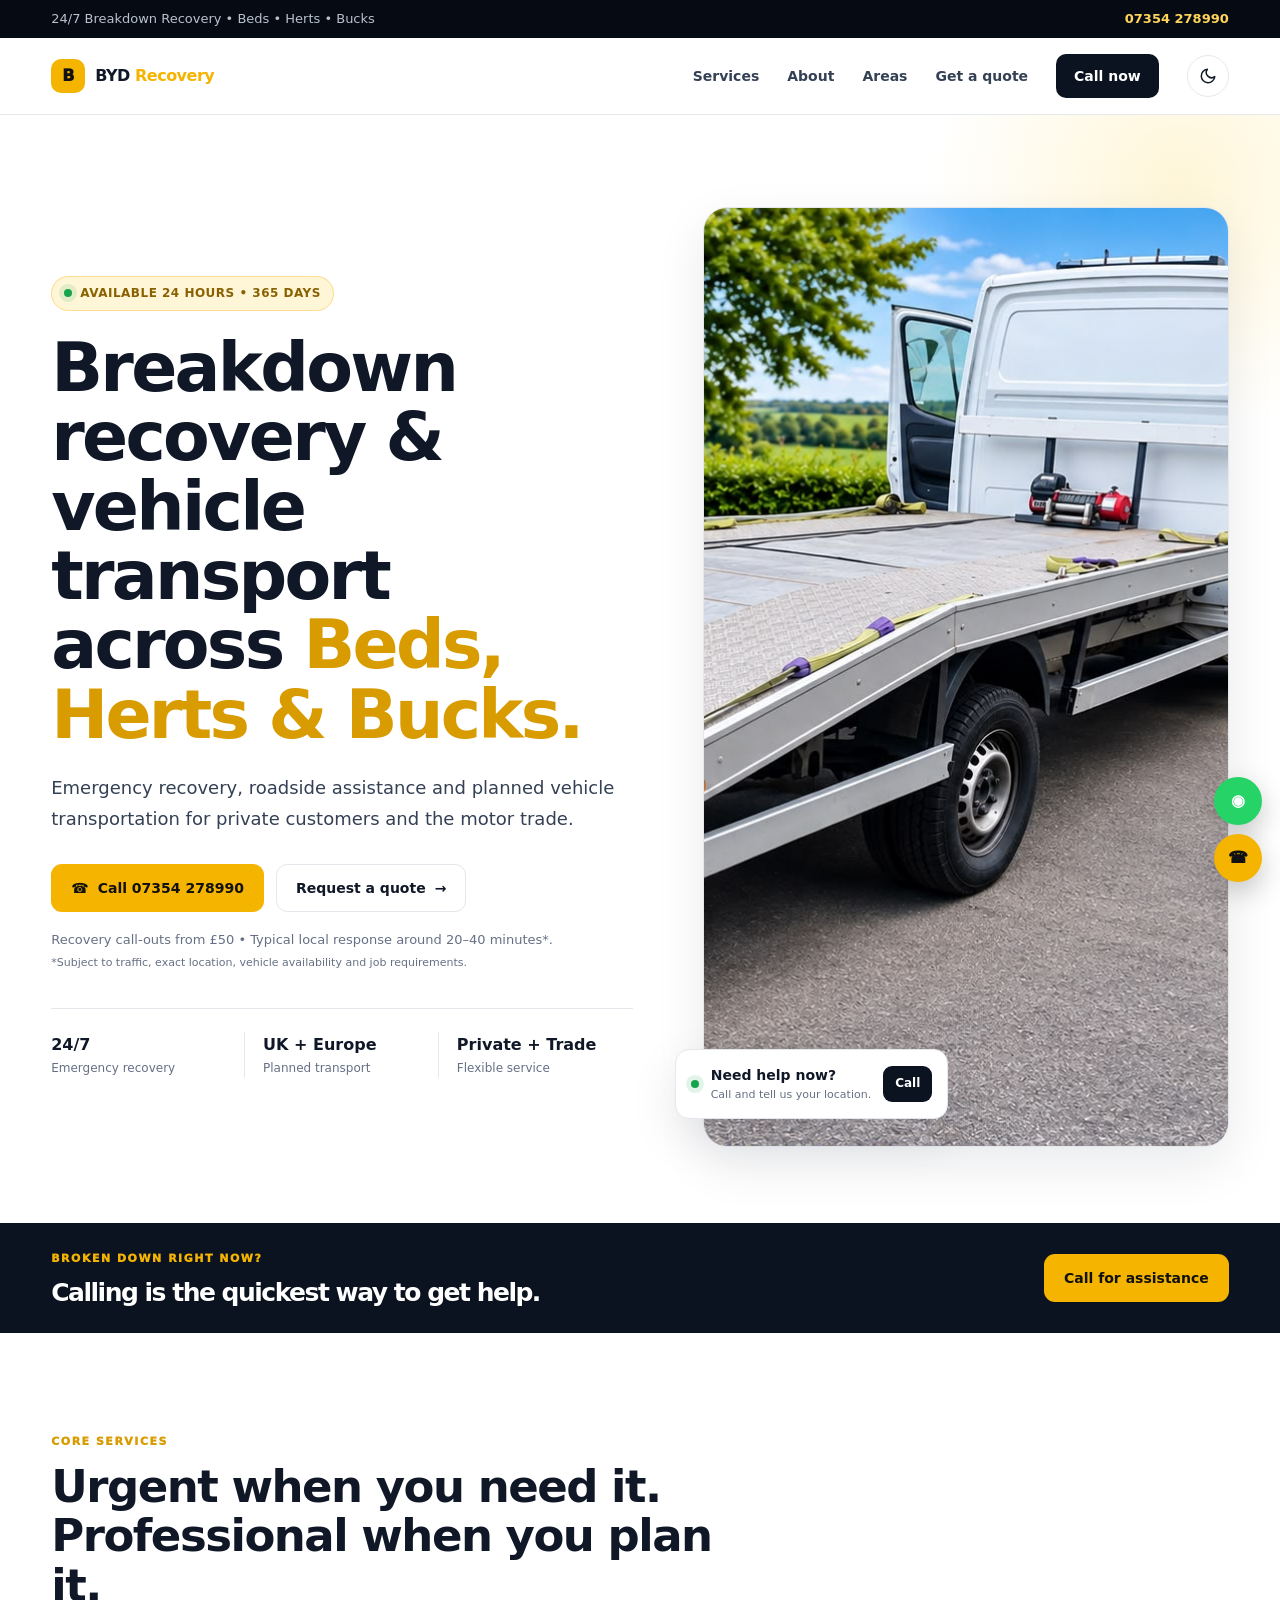
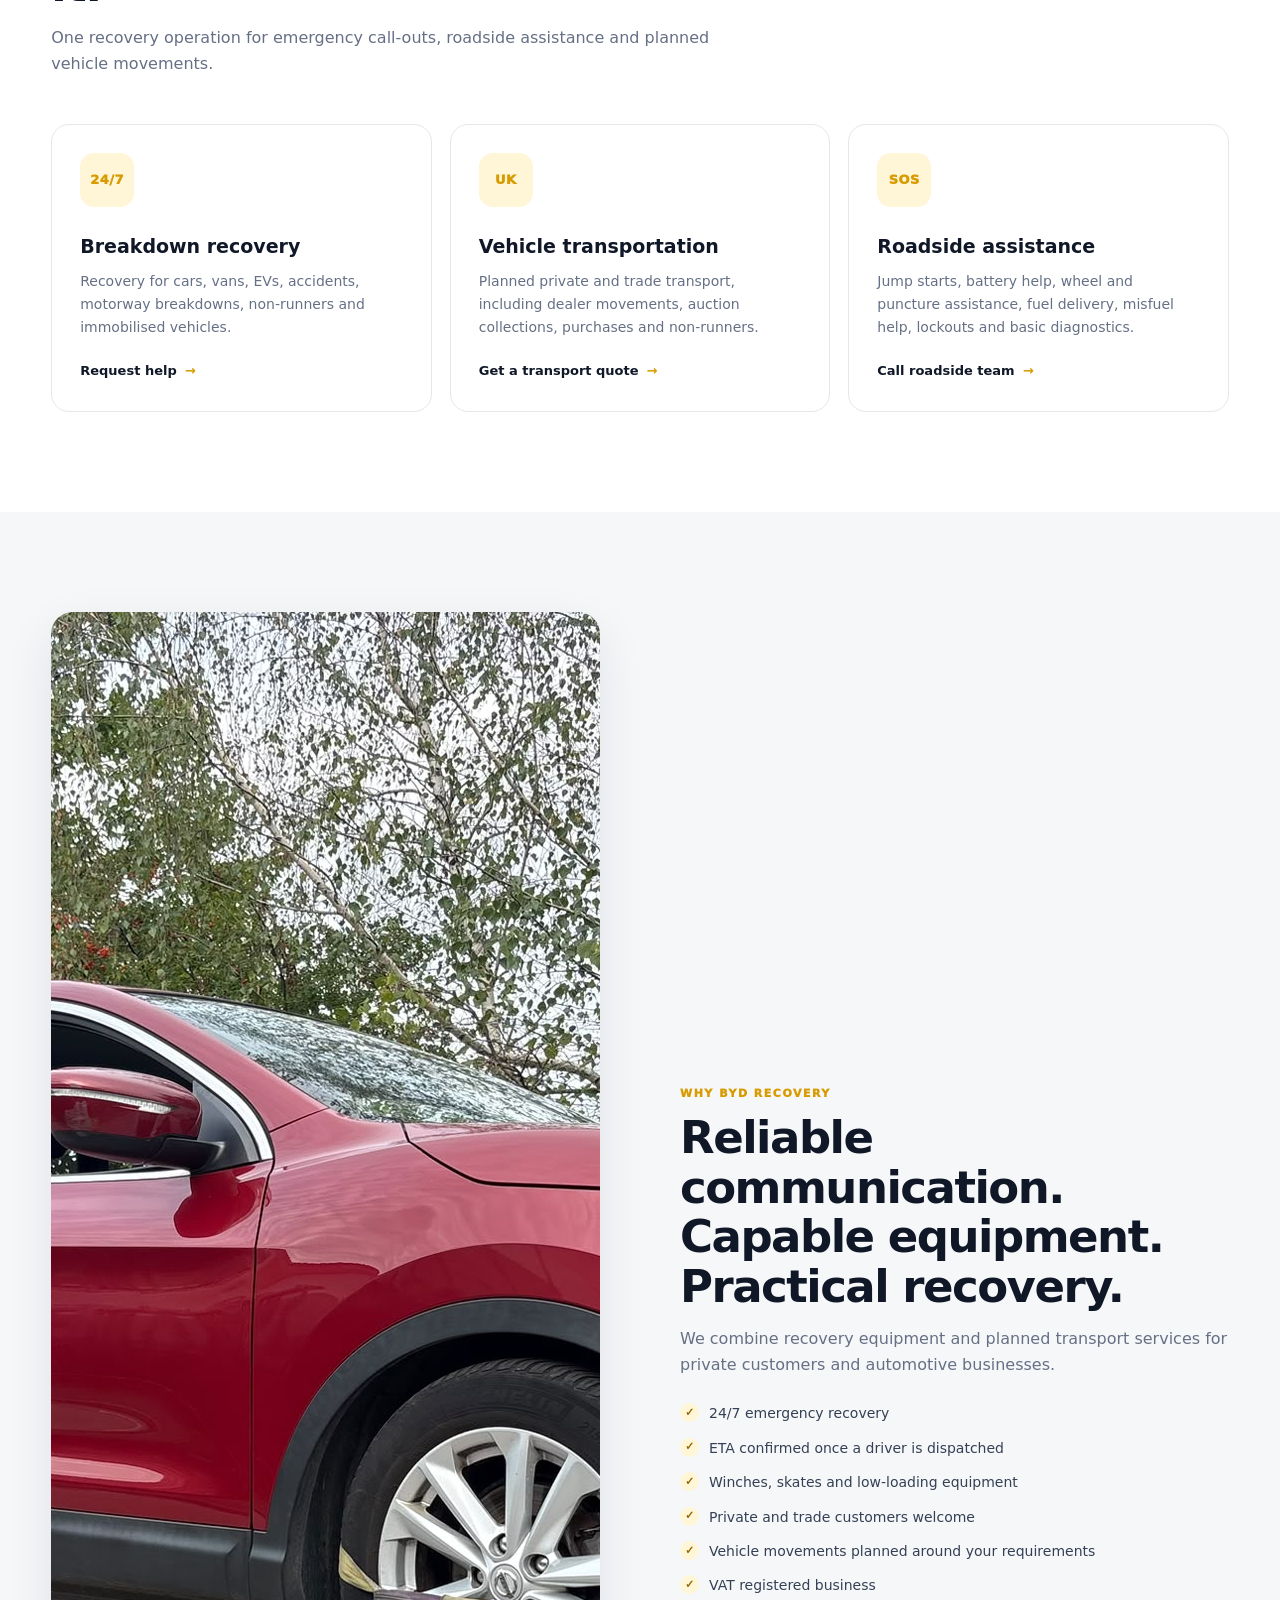
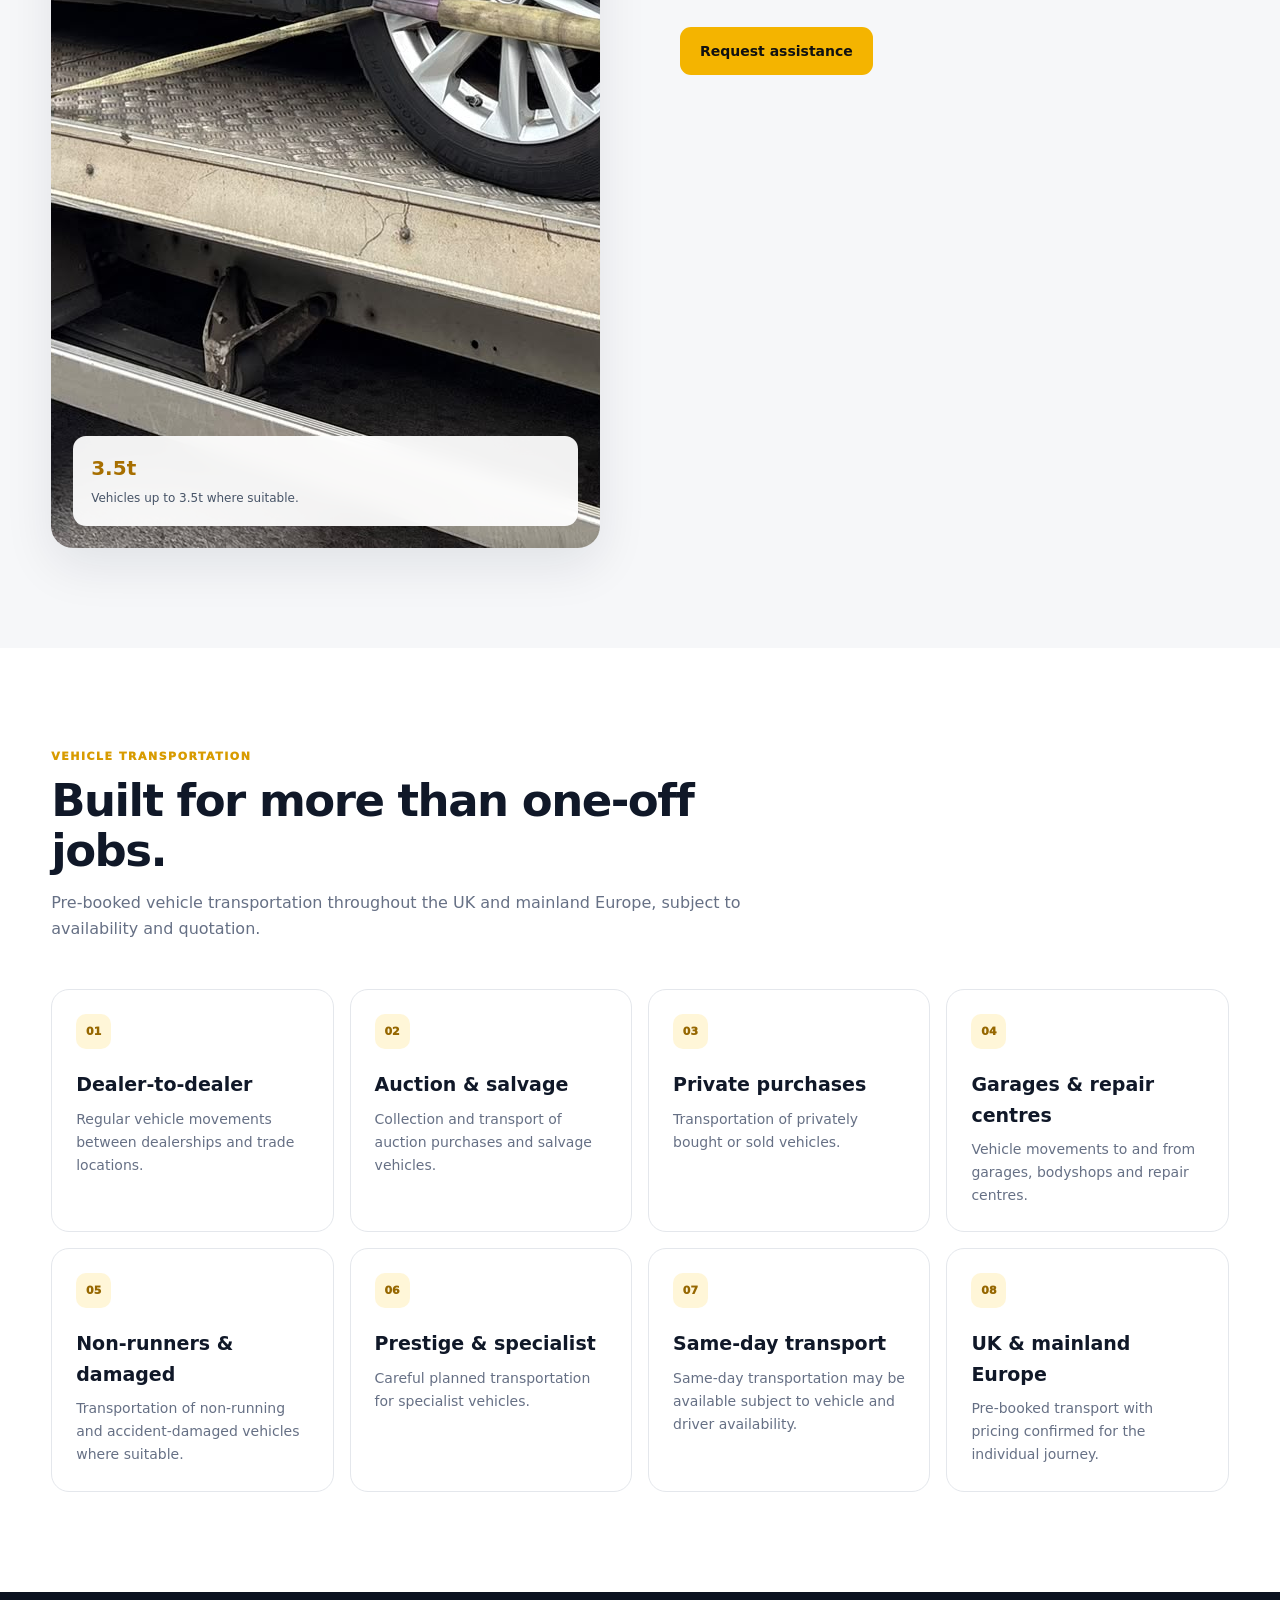
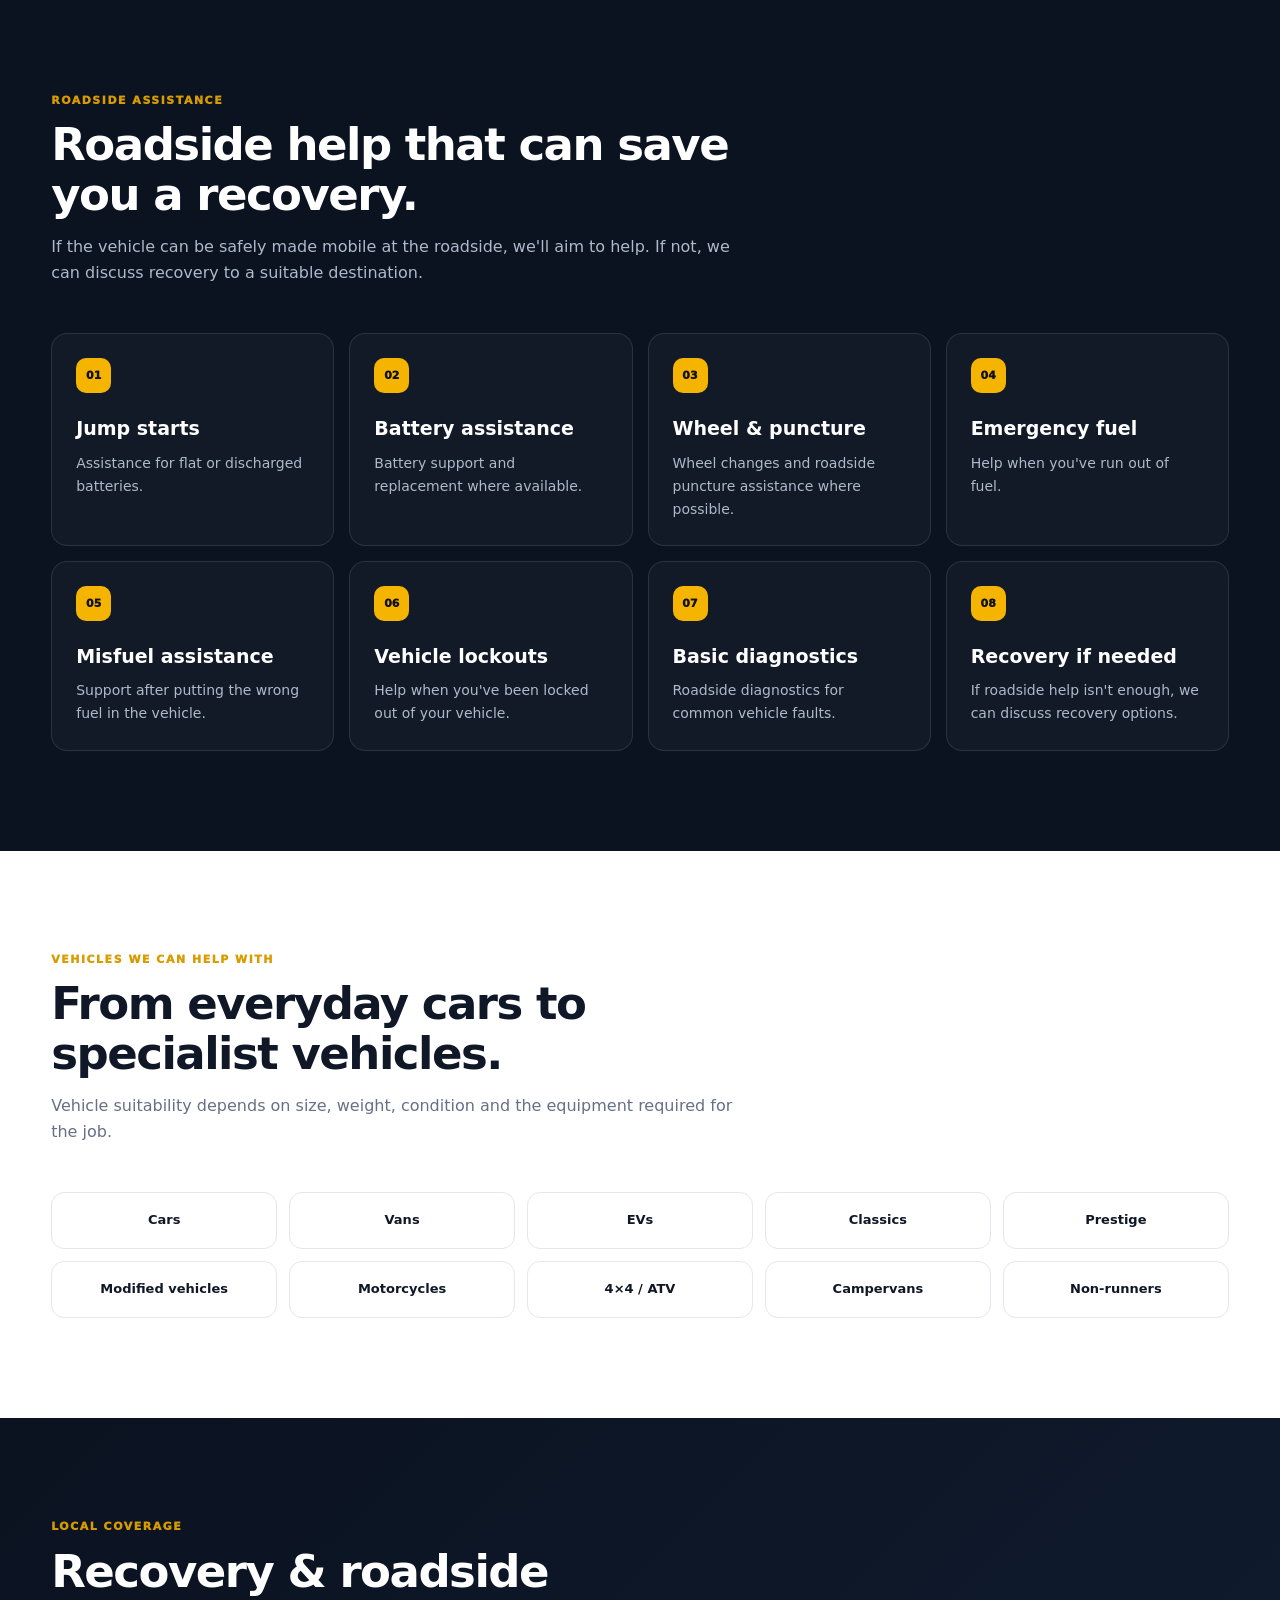
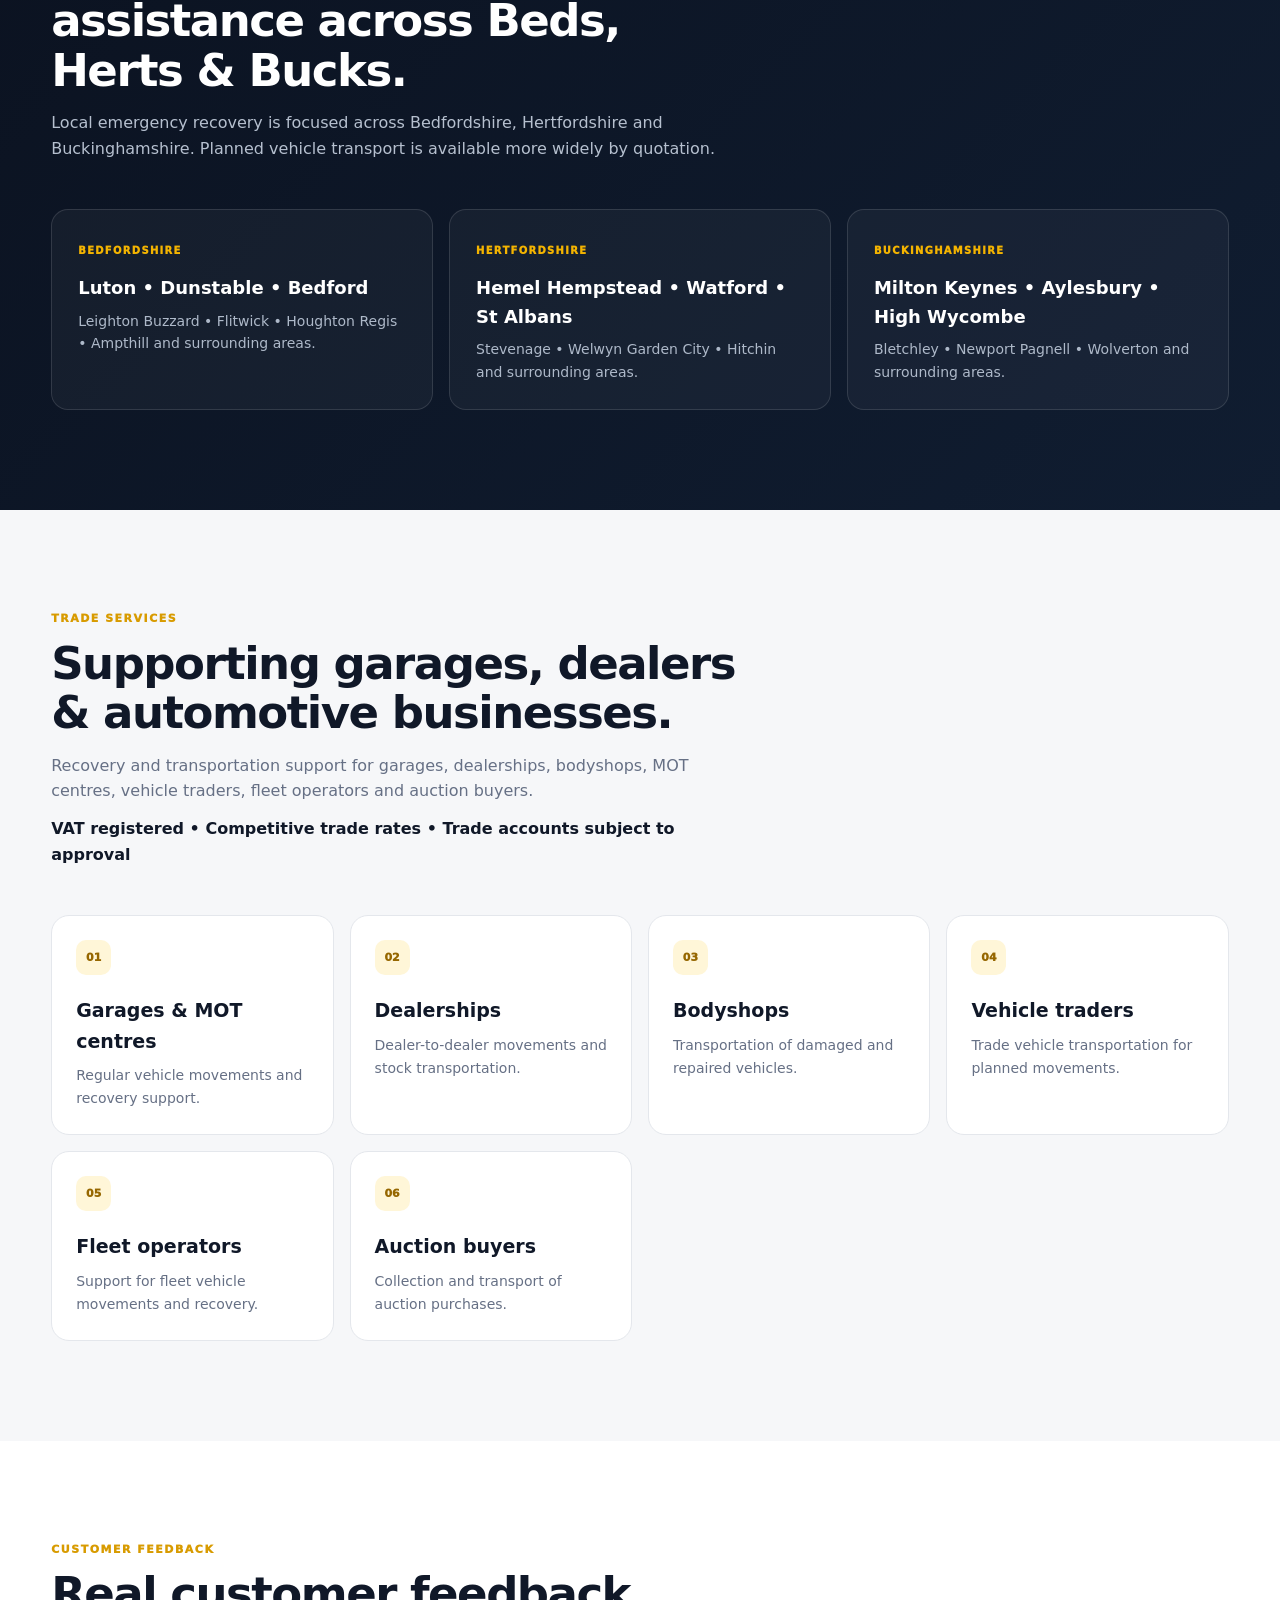
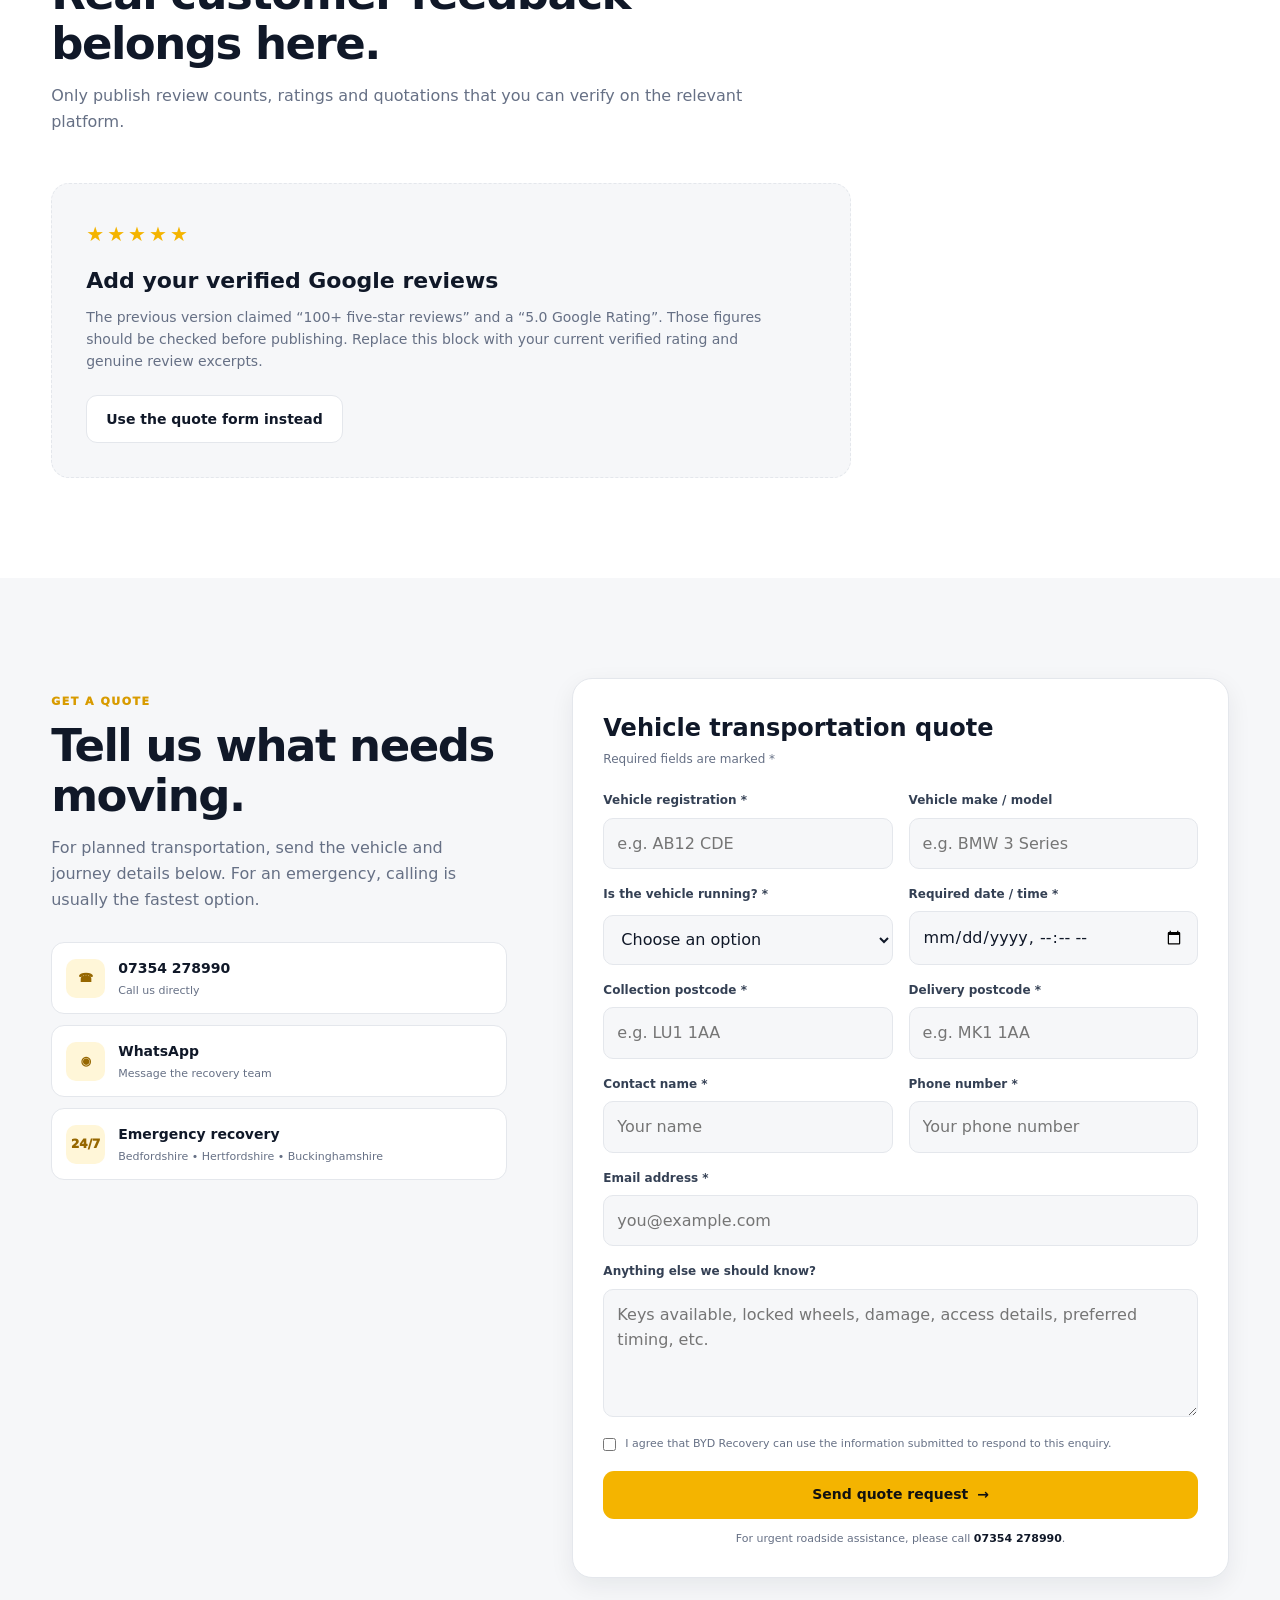
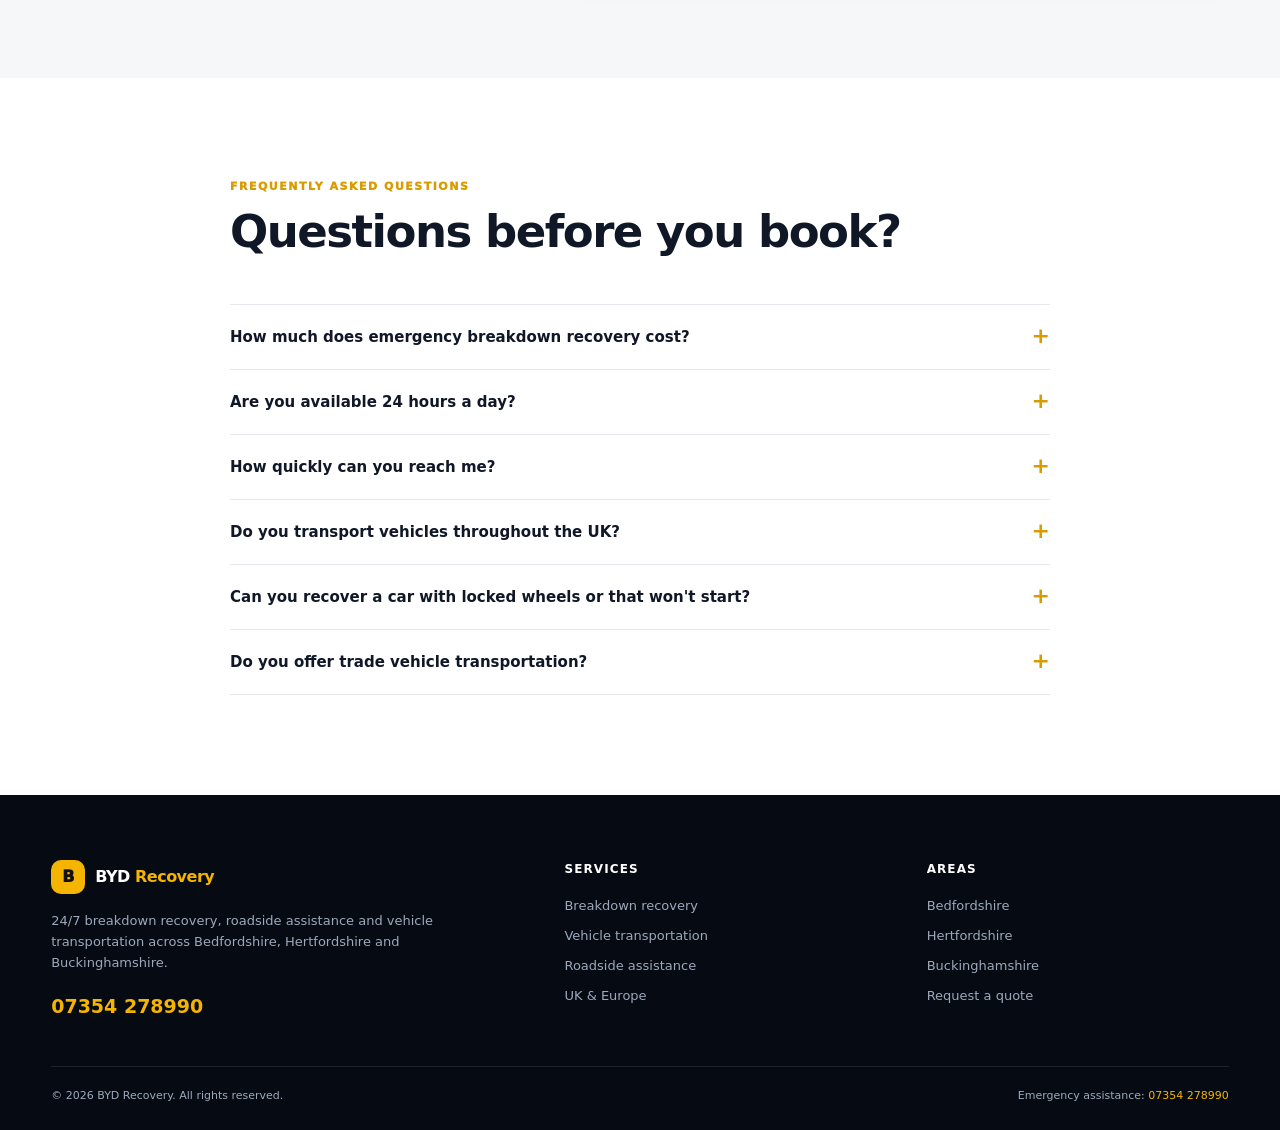
==== commit b6bfeeb7: "Add files via upload" ====
--- a/index.html
+++ b/index.html
@@ -3,17 +3,87 @@
 <head>
   <meta charset="UTF-8">
   <meta name="viewport" content="width=device-width, initial-scale=1.0">
-  <meta name="description" content="BYD Recovery provides 24/7 breakdown recovery, roadside assistance and planned vehicle transportation across Bedfordshire, Hertfordshire and Buckinghamshire, with UK-wide and mainland Europe transport by quotation.">
+  <meta name="description" content="24/7 car and breakdown recovery in Luton, Dunstable, Bedford, Milton Keynes, Watford and surrounding areas. BYD Recovery also provides roadside assistance, jump starts, fuel delivery, battery help and vehicle transport across the UK.">
+  <meta name="robots" content="index, follow, max-image-preview:large, max-snippet:-1, max-video-preview:-1">
   <meta name="theme-color" content="#0b1220">
-  <meta property="og:title" content="BYD Recovery | 24/7 Breakdown Recovery">
-  <meta property="og:description" content="Breakdown recovery, roadside assistance and vehicle transportation across Beds, Herts & Bucks.">
+  <link rel="canonical" href="https://car-recoveryservices.co.uk/">
+
+  <meta property="og:title" content="BYD Recovery | 24/7 Car & Breakdown Recovery">
+  <meta property="og:description" content="24/7 car recovery, breakdown recovery and roadside assistance in Luton, Milton Keynes, Bedford and surrounding areas. UK vehicle transport also available by quotation.">
   <meta property="og:type" content="website">
-  <meta property="og:image" content="images/recovery-truck.jpg">
+  <meta property="og:url" content="https://car-recoveryservices.co.uk/">
+  <meta property="og:site_name" content="BYD Recovery">
+  <meta property="og:image" content="https://car-recoveryservices.co.uk/images/recovery-truck.jpg">
+  <meta property="og:image:alt" content="BYD Recovery vehicle recovery truck">
   <meta name="twitter:card" content="summary_large_image">
+  <meta name="twitter:title" content="BYD Recovery | 24/7 Car & Breakdown Recovery">
+  <meta name="twitter:description" content="24/7 car recovery and roadside assistance in Luton, Milton Keynes, Bedford and surrounding areas.">
+  <meta name="twitter:image" content="https://car-recoveryservices.co.uk/images/recovery-truck.jpg">
+
   <link rel="icon" href="favicon.svg" type="image/svg+xml">
   <link rel="preload" as="image" href="images/recovery-truck.jpg">
   <link rel="stylesheet" href="style.css">
-  <title>BYD Recovery | 24/7 Breakdown Recovery in Beds, Herts & Bucks</title>
+  <title>Car Recovery Luton & Milton Keynes | BYD Recovery 24/7</title>
+
+  <script type="application/ld+json">
+  {
+    "@context": "https://schema.org",
+    "@graph": [
+      {
+        "@type": "Organization",
+        "@id": "https://car-recoveryservices.co.uk/#organization",
+        "name": "BYD Recovery",
+        "url": "https://car-recoveryservices.co.uk/",
+        "logo": "https://car-recoveryservices.co.uk/favicon.svg",
+        "telephone": "+447354278990",
+        "description": "24/7 car and breakdown recovery, roadside assistance and vehicle transportation.",
+        "areaServed": [
+          {"@type": "City", "name": "Luton"},
+          {"@type": "City", "name": "Dunstable"},
+          {"@type": "City", "name": "Bedford"},
+          {"@type": "City", "name": "Milton Keynes"},
+          {"@type": "City", "name": "Watford"},
+          {"@type": "AdministrativeArea", "name": "Bedfordshire"},
+          {"@type": "AdministrativeArea", "name": "Hertfordshire"},
+          {"@type": "AdministrativeArea", "name": "Buckinghamshire"}
+        ]
+      },
+      {
+        "@type": "WebSite",
+        "@id": "https://car-recoveryservices.co.uk/#website",
+        "url": "https://car-recoveryservices.co.uk/",
+        "name": "BYD Recovery",
+        "publisher": {"@id": "https://car-recoveryservices.co.uk/#organization"}
+      },
+      {
+        "@type": "Service",
+        "@id": "https://car-recoveryservices.co.uk/#breakdown-recovery",
+        "name": "24/7 Breakdown Recovery",
+        "serviceType": "Car and breakdown recovery",
+        "provider": {"@id": "https://car-recoveryservices.co.uk/#organization"},
+        "areaServed": [
+          {"@type": "AdministrativeArea", "name": "Bedfordshire"},
+          {"@type": "AdministrativeArea", "name": "Hertfordshire"},
+          {"@type": "AdministrativeArea", "name": "Buckinghamshire"}
+        ],
+        "url": "https://car-recoveryservices.co.uk/#services"
+      },
+      {
+        "@type": "Service",
+        "@id": "https://car-recoveryservices.co.uk/#roadside-assistance",
+        "name": "Roadside Assistance",
+        "serviceType": "Roadside assistance, jump starts, fuel delivery and battery assistance",
+        "provider": {"@id": "https://car-recoveryservices.co.uk/#organization"},
+        "areaServed": [
+          {"@type": "AdministrativeArea", "name": "Bedfordshire"},
+          {"@type": "AdministrativeArea", "name": "Hertfordshire"},
+          {"@type": "AdministrativeArea", "name": "Buckinghamshire"}
+        ],
+        "url": "https://car-recoveryservices.co.uk/#services"
+      }
+    ]
+  }
+  </script>
   <script>
     (() => {
       try {
@@ -87,7 +157,7 @@
         </div>
 
         <div class="hero-media reveal">
-          <img src="images/recovery-truck.jpg" alt="Recovery truck prepared for vehicle transportation" width="1672" height="940">
+          <img src="images/recovery-truck.jpg" alt="BYD Recovery truck for car and breakdown recovery in Bedfordshire" width="1672" height="940">
           <div class="hero-card">
             <span class="status-dot"></span>
             <div><strong>Need help now?</strong><small>Call and tell us your location.</small></div>
@@ -141,7 +211,7 @@
     <section class="section section-alt" id="about">
       <div class="container split">
         <div class="image-panel reveal">
-          <img src="images/vehicle-transport.jpg" alt="Vehicle secured on a recovery truck" loading="lazy" width="2048" height="1536">
+          <img src="images/vehicle-transport.jpg" alt="Vehicle secured on a BYD Recovery truck for transport" loading="lazy" width="2048" height="1536">
           <div class="image-badge"><strong>3.5t</strong><span>Vehicles up to 3.5t where suitable.</span></div>
         </div>
         <div class="reveal">
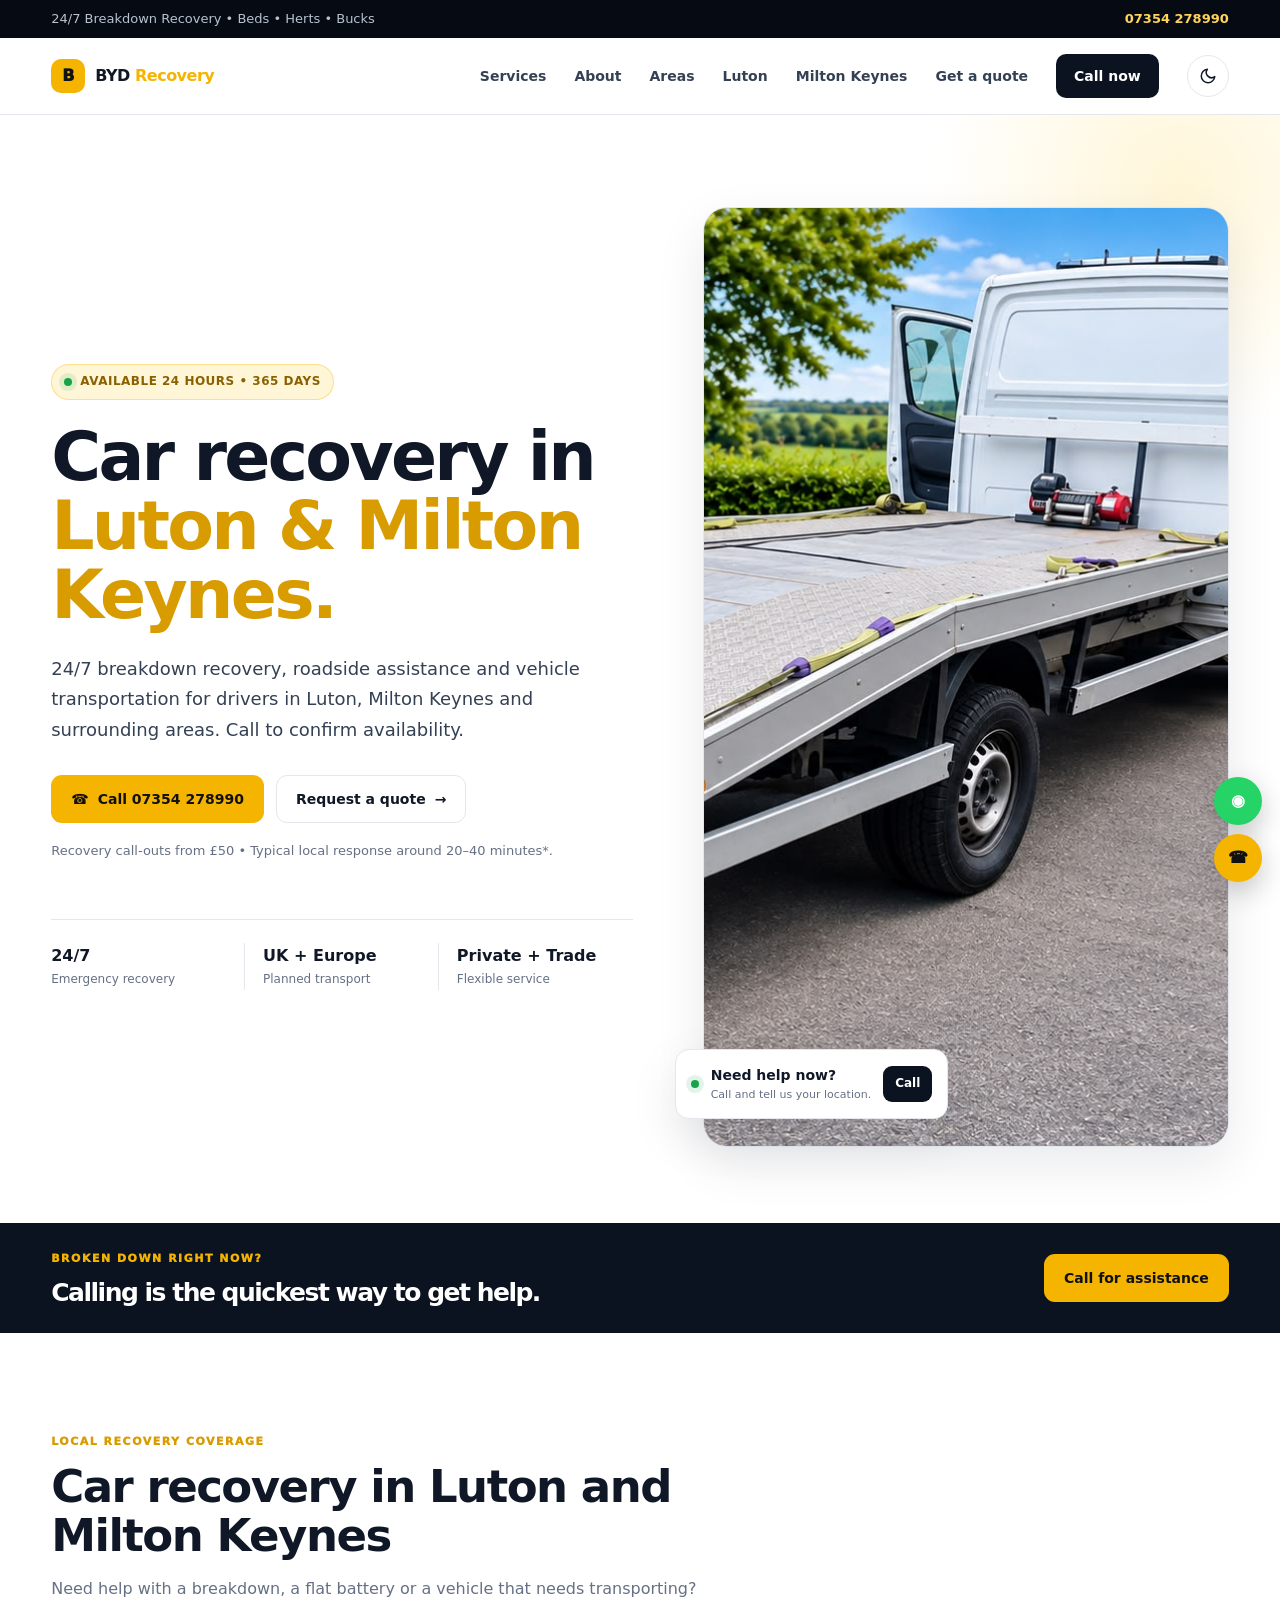
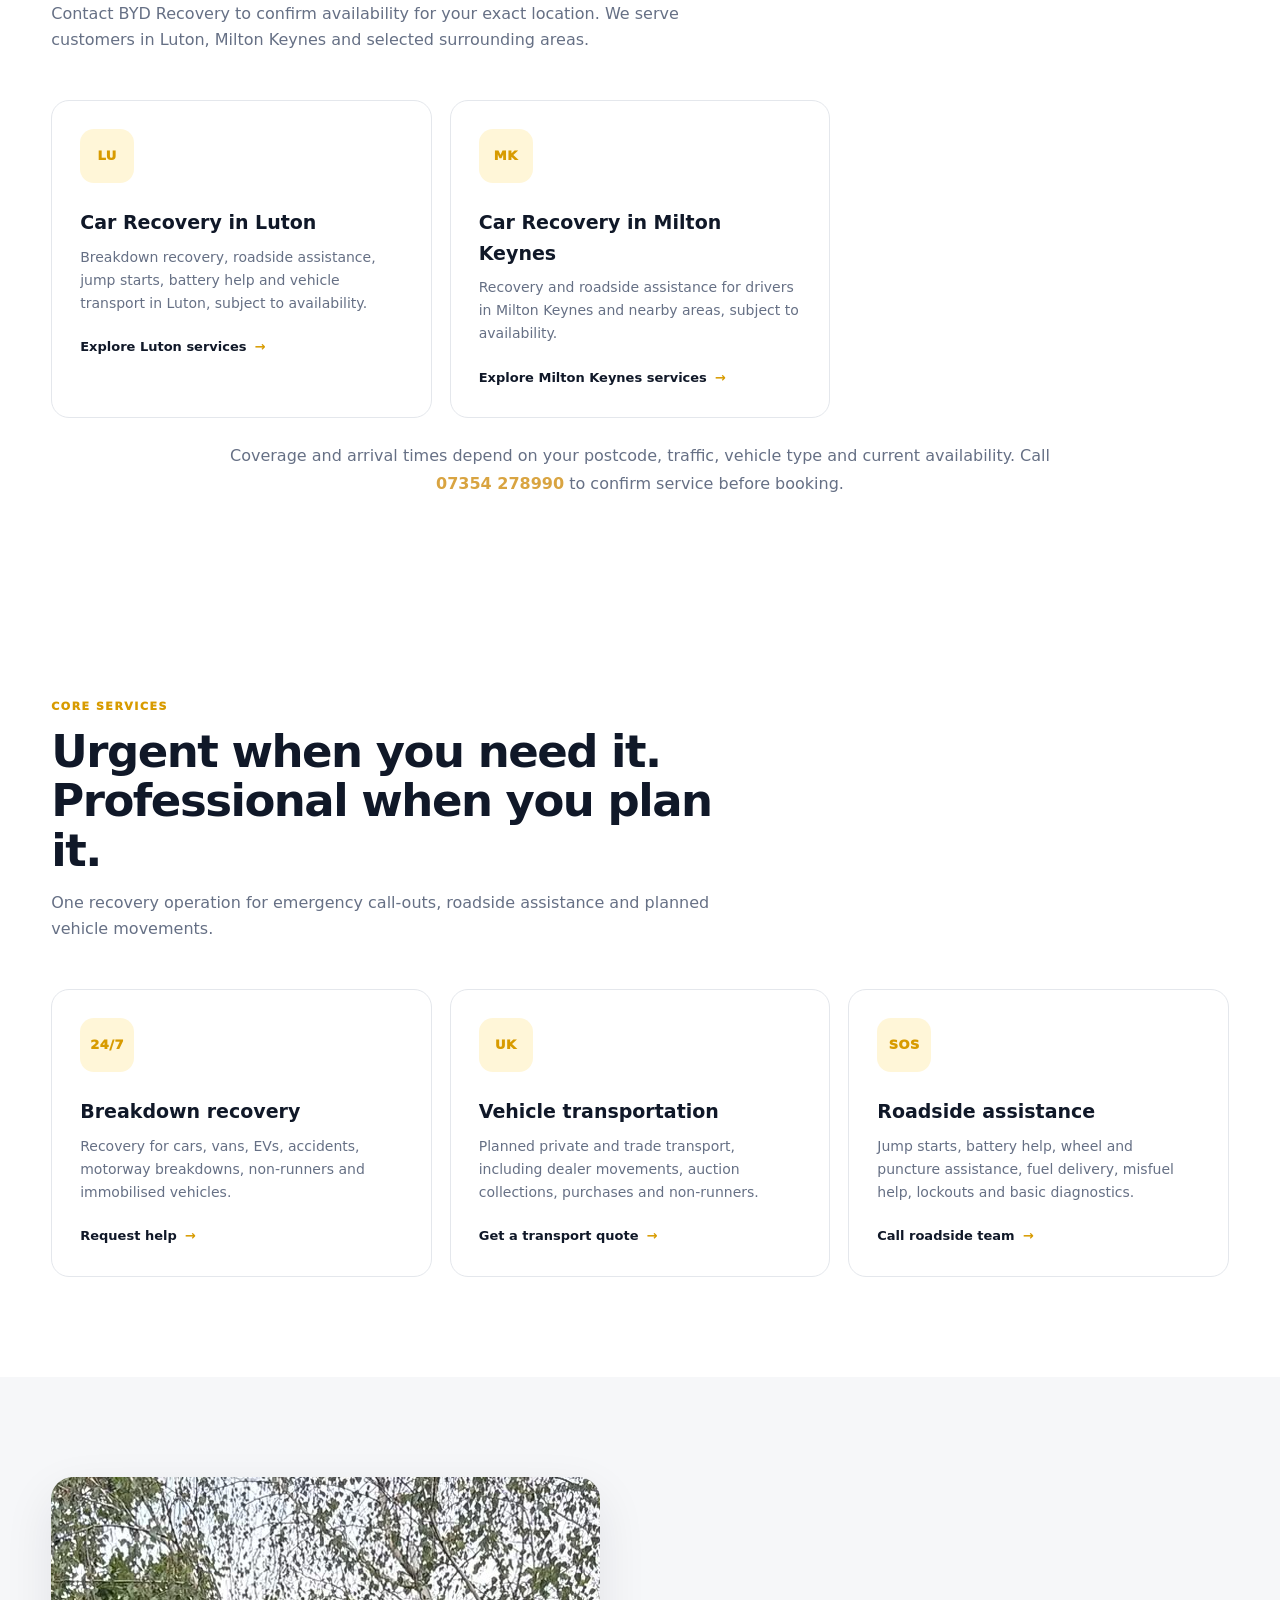
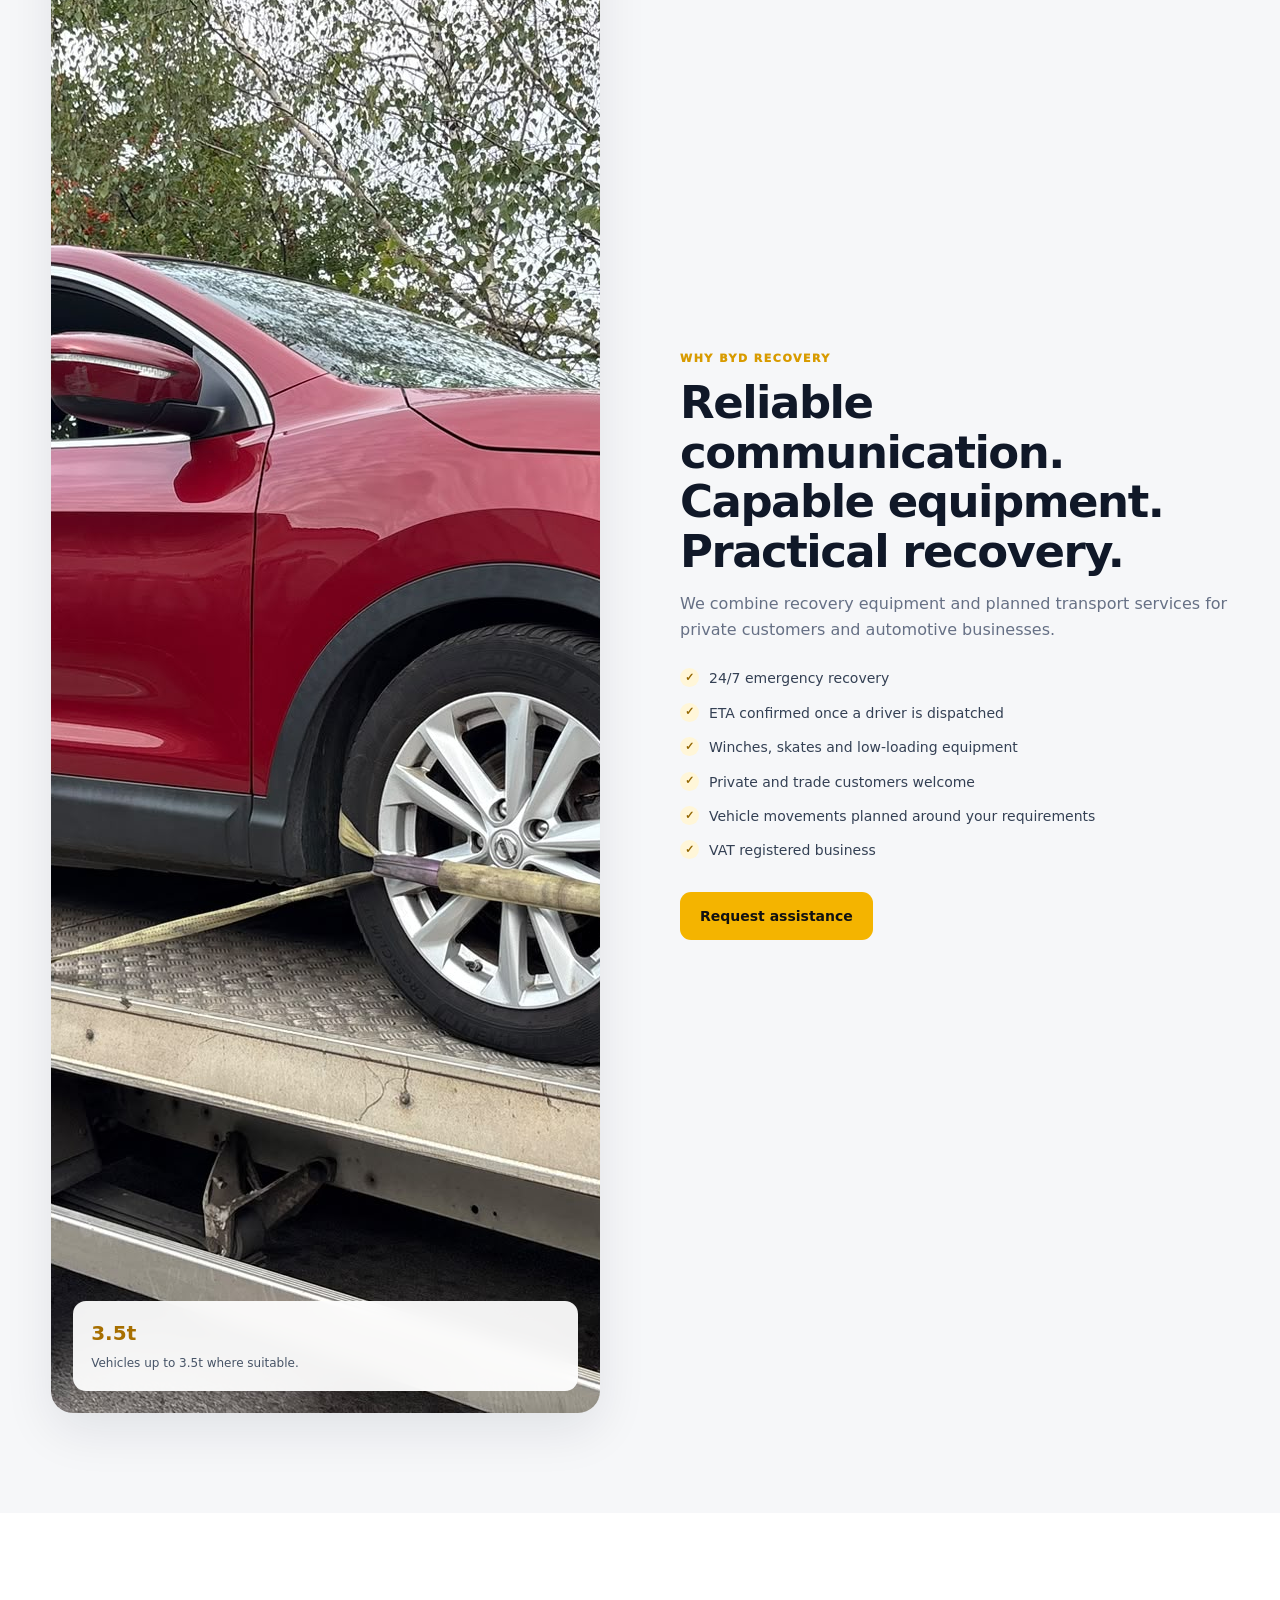
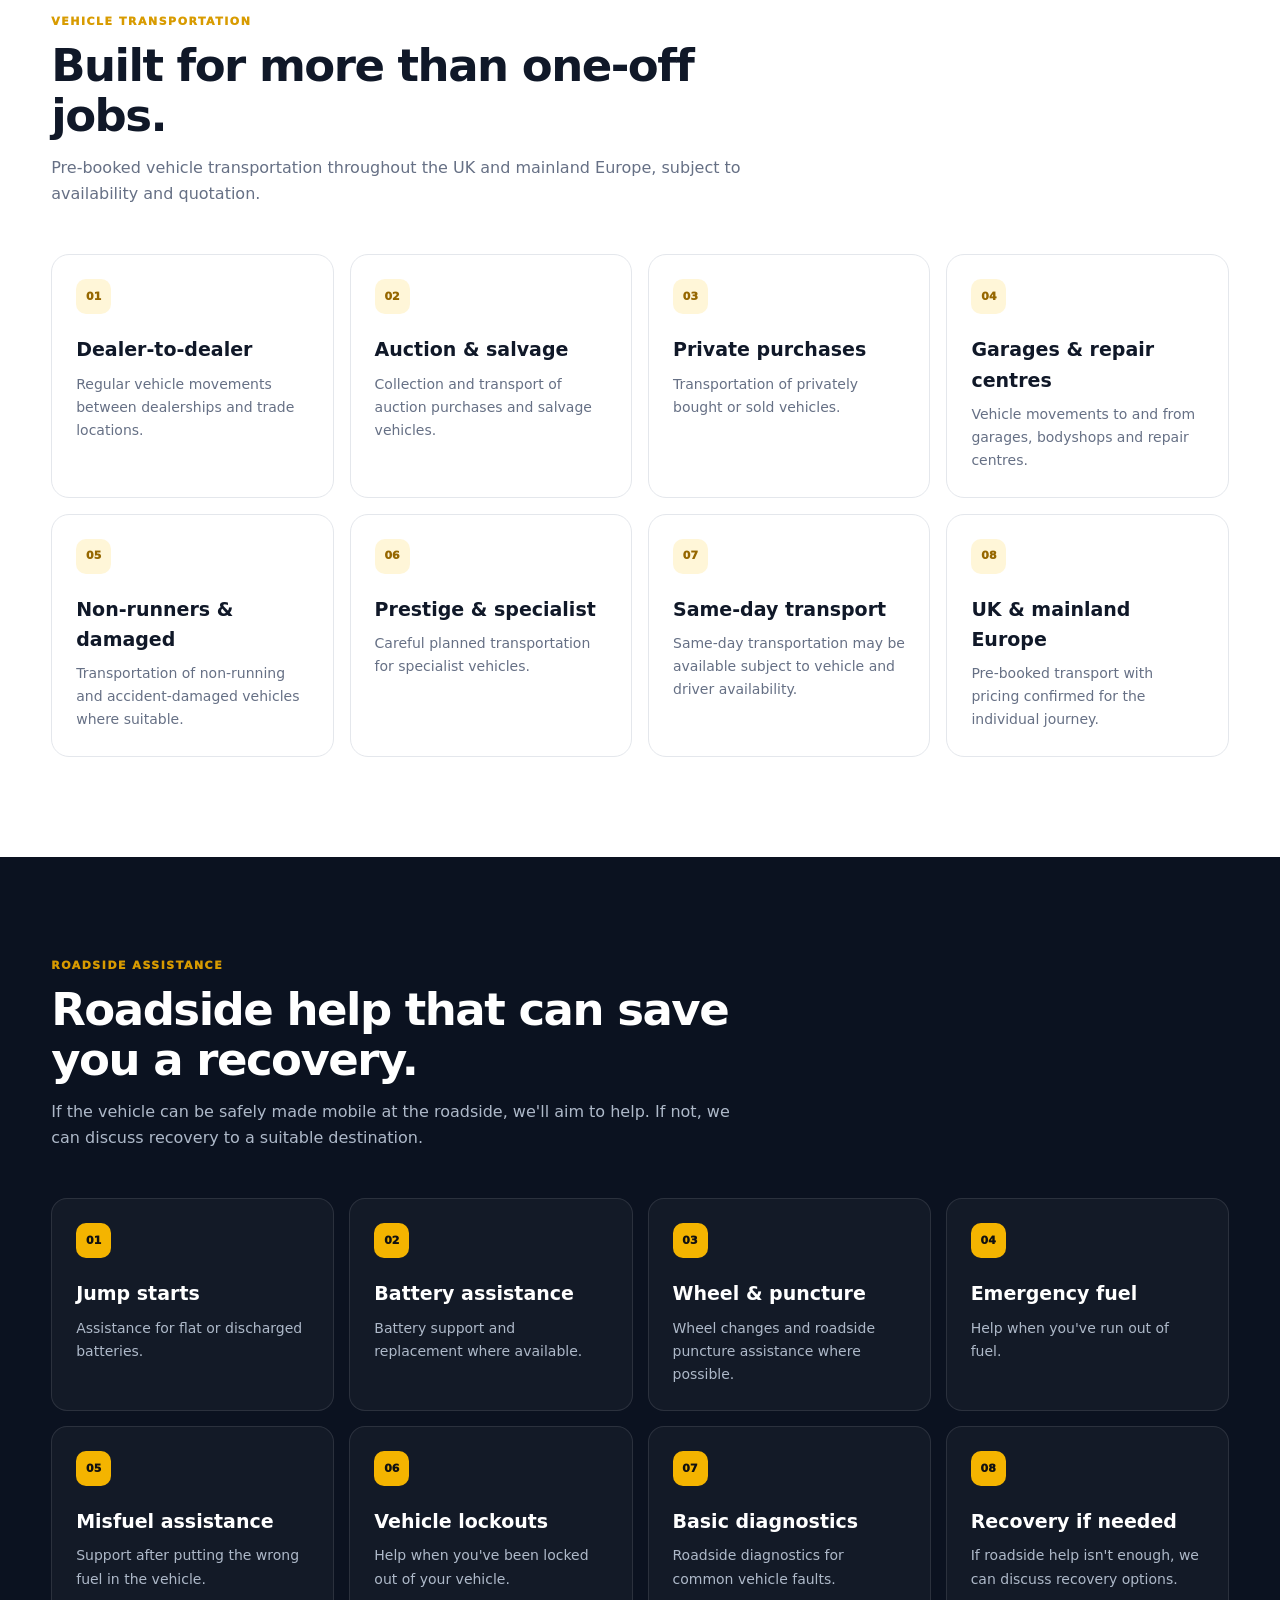
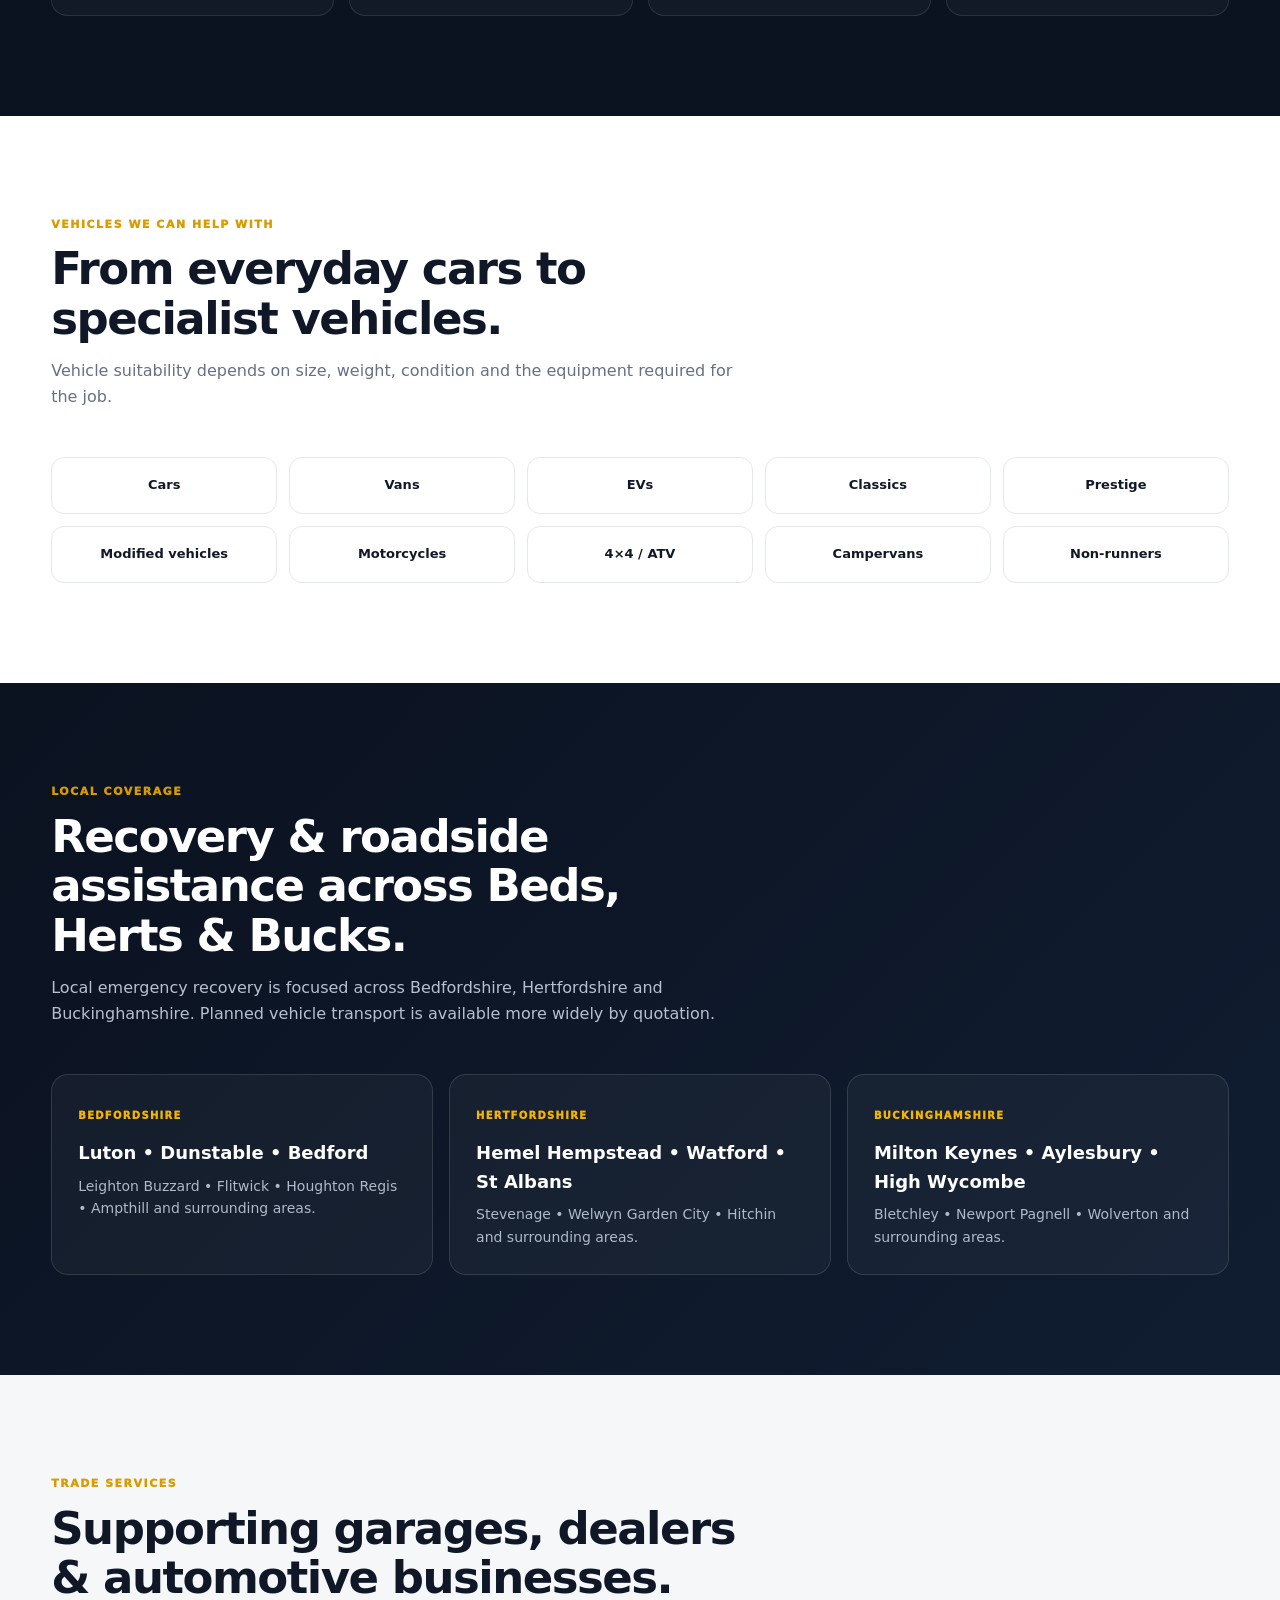
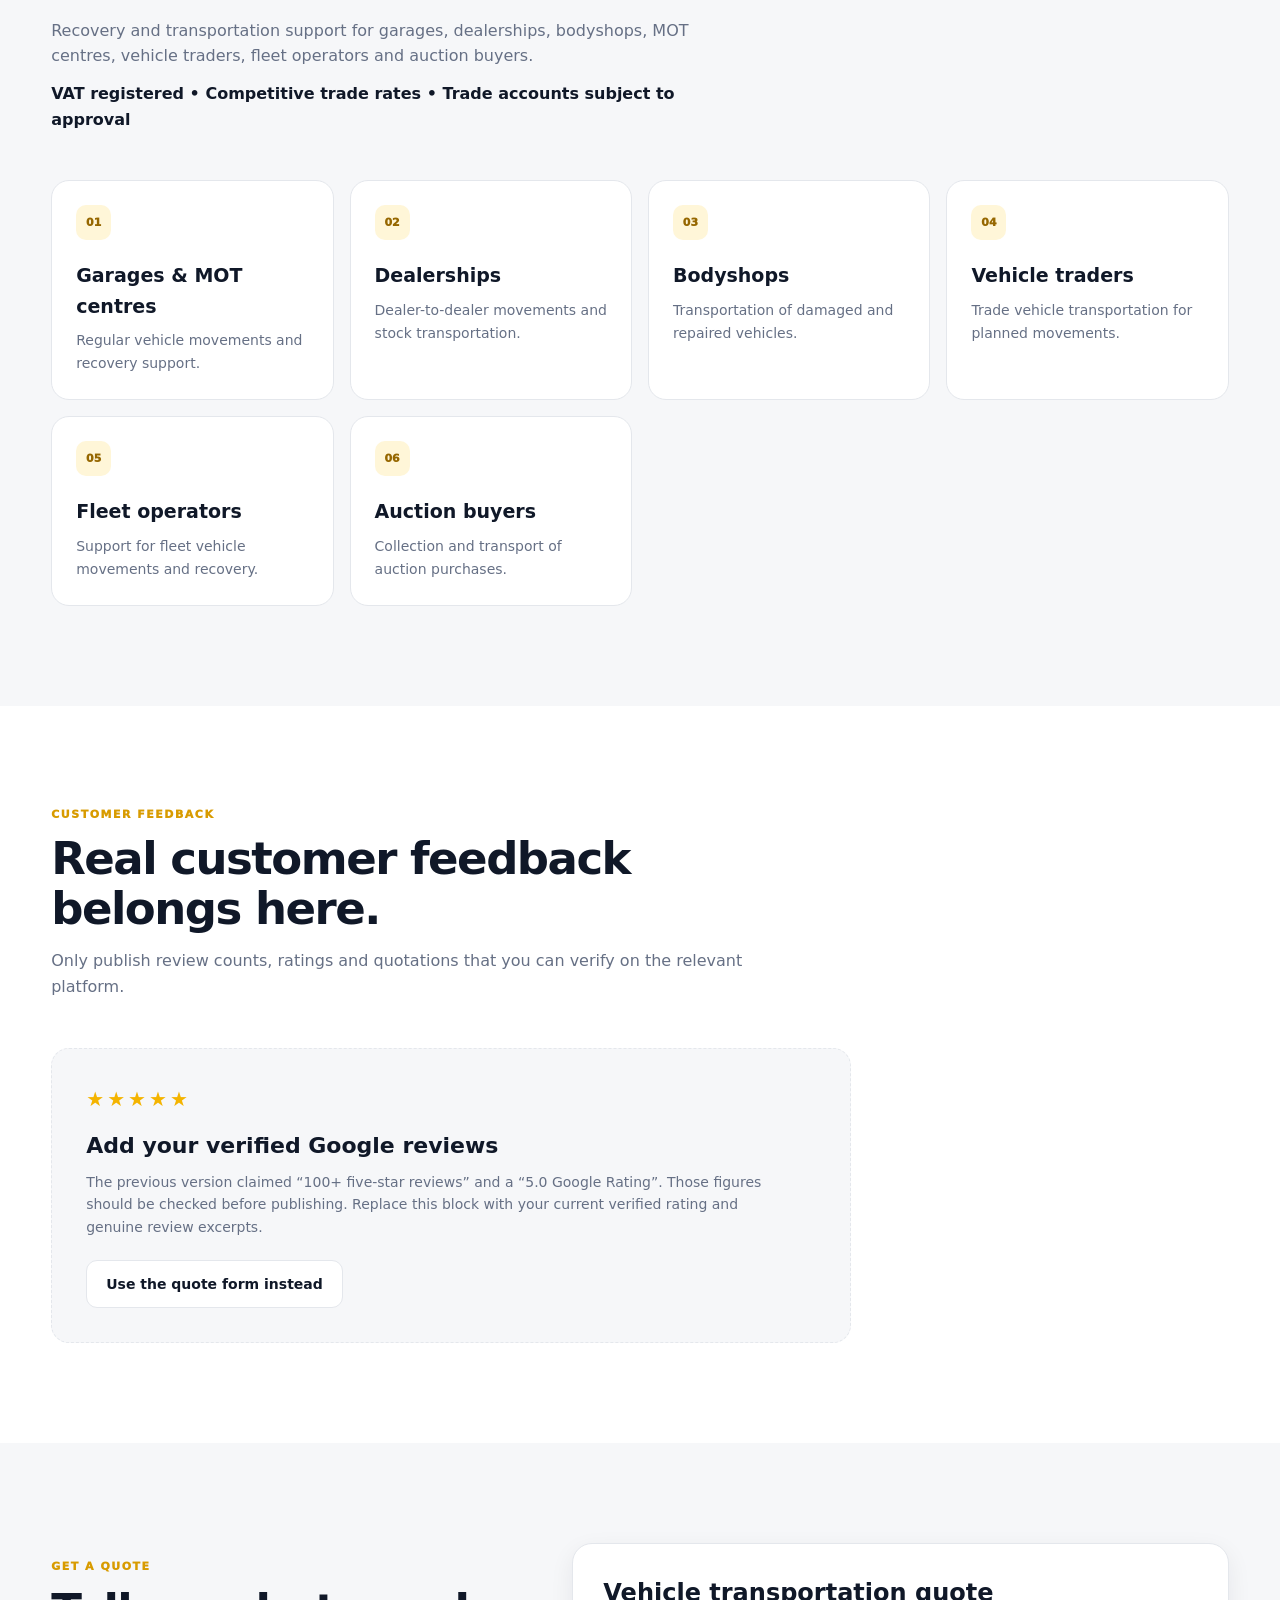
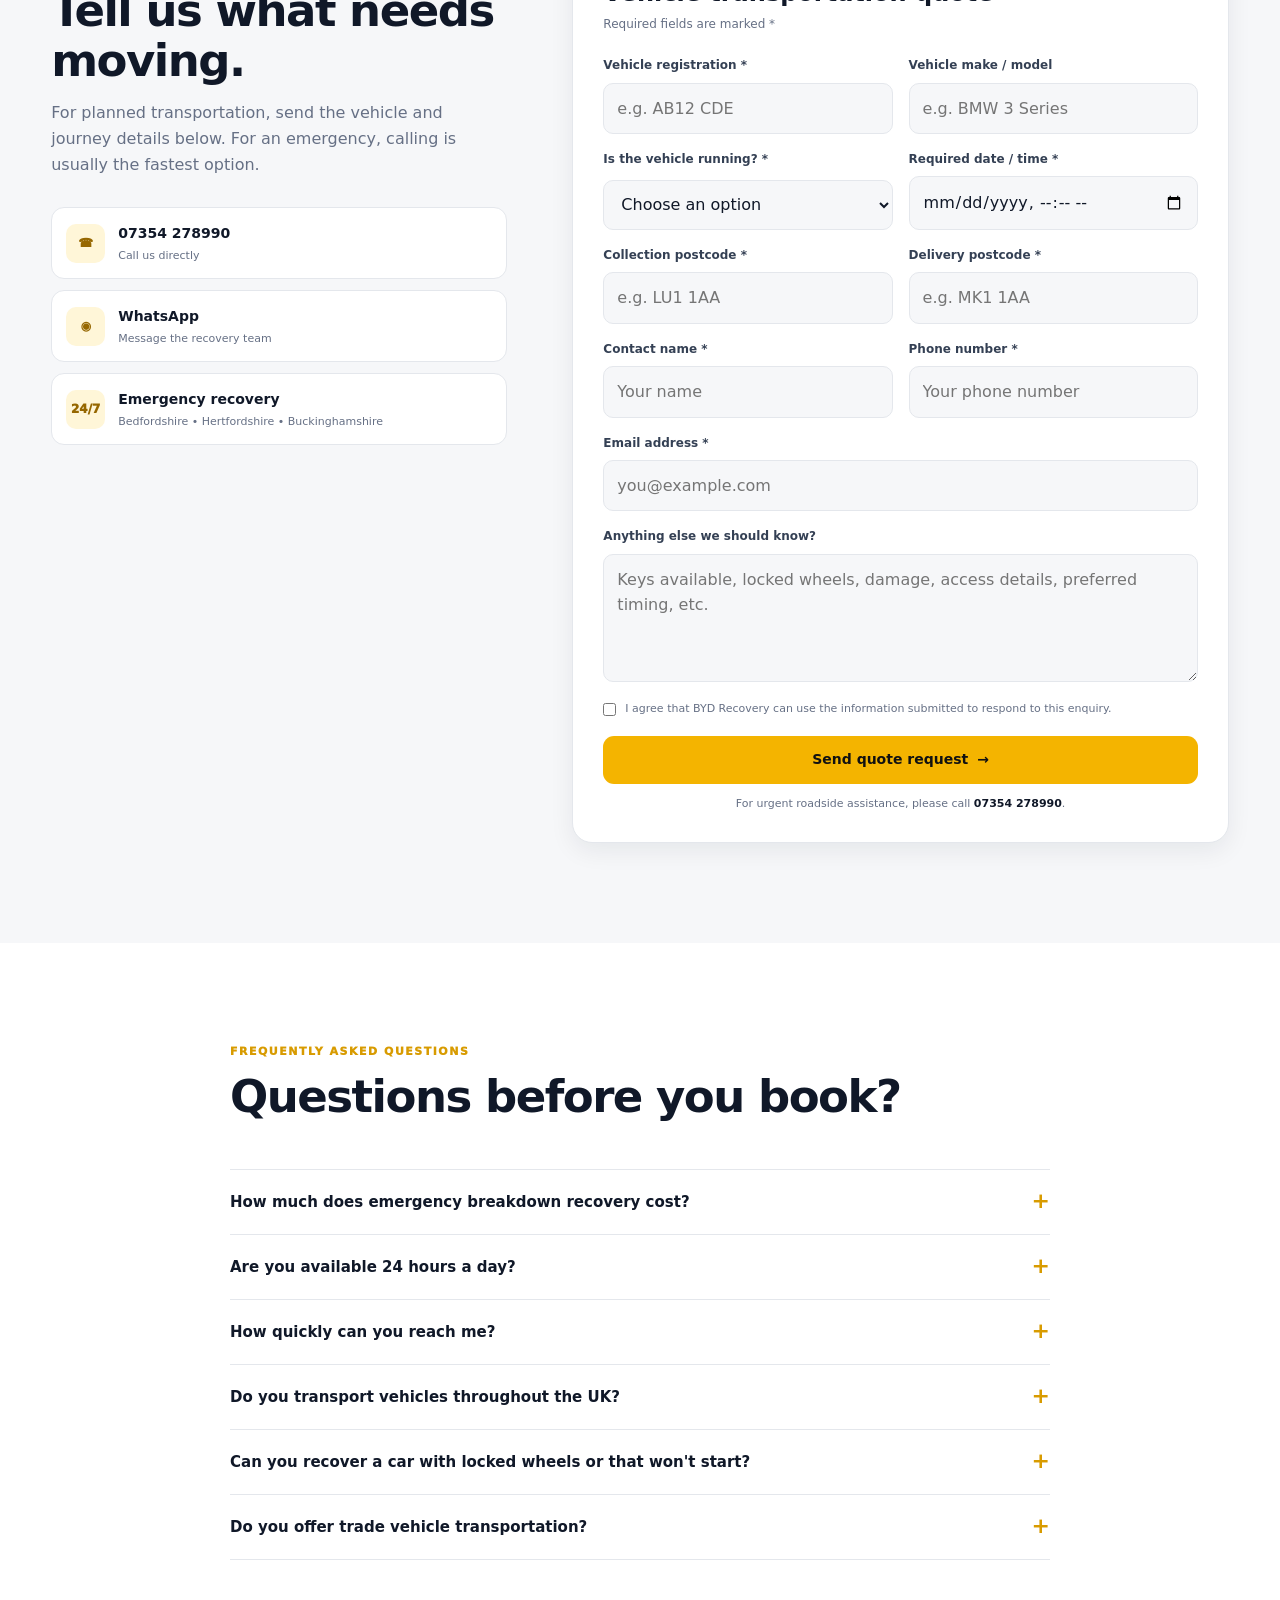
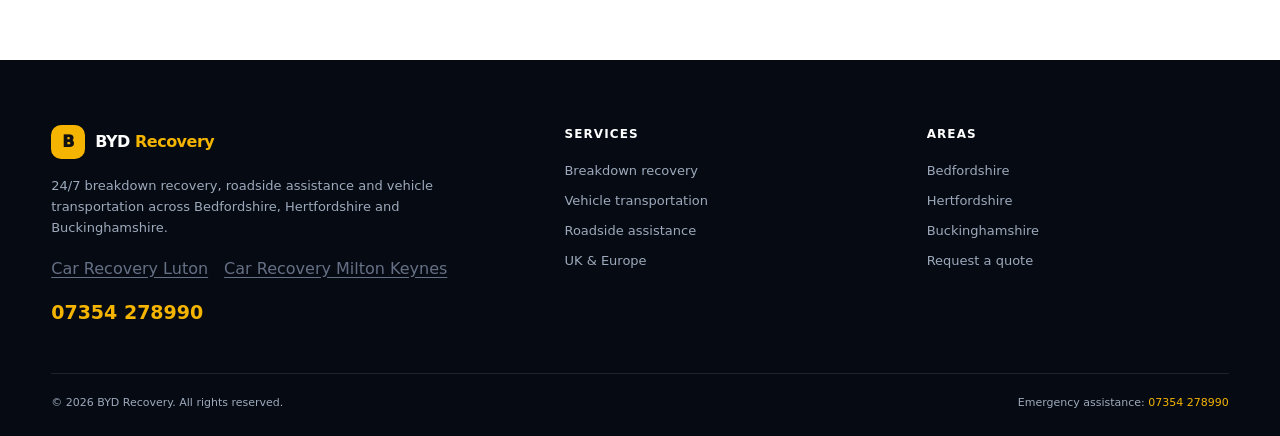
==== commit 67748b08: "Add files via upload" ====
--- a/index.html
+++ b/index.html
@@ -3,7 +3,7 @@
 <head>
   <meta charset="UTF-8">
   <meta name="viewport" content="width=device-width, initial-scale=1.0">
-  <meta name="description" content="24/7 car and breakdown recovery in Luton, Dunstable, Bedford, Milton Keynes, Watford and surrounding areas. BYD Recovery also provides roadside assistance, jump starts, fuel delivery, battery help and vehicle transport across the UK.">
+  <meta name="description" content="BYD Recovery provides car recovery, breakdown recovery and roadside assistance in Luton and Milton Keynes, including jump starts, battery help, emergency fuel and vehicle transport. Call to confirm availability. BYD Recovery also provides roadside assistance, jump starts, fuel delivery, battery help and vehicle transport across the UK.">
   <meta name="robots" content="index, follow, max-image-preview:large, max-snippet:-1, max-video-preview:-1">
   <meta name="theme-color" content="#0b1220">
   <link rel="canonical" href="https://car-recoveryservices.co.uk/">
@@ -126,6 +126,8 @@
         <a href="#services">Services</a>
         <a href="#about">About</a>
         <a href="#coverage">Areas</a>
+        <a href="car-recovery-luton.html">Luton</a>
+        <a href="car-recovery-milton-keynes.html">Milton Keynes</a>
         <a href="#quote">Get a quote</a>
         <a class="nav-cta" href="tel:+447354278990">Call now</a>
       </nav>
@@ -138,8 +140,8 @@
       <div class="container hero-grid">
         <div class="hero-copy">
           <div class="badge reveal"><span class="dot"></span> Available 24 hours • 365 days</div>
-          <h1 class="reveal">Breakdown recovery &amp; vehicle transport across <span>Beds, Herts &amp; Bucks.</span></h1>
-          <p class="hero-text reveal">Emergency recovery, roadside assistance and planned vehicle transportation for private customers and the motor trade.</p>
+          <h1 class="reveal">Car recovery in <span>Luton &amp; Milton Keynes.</span></h1>
+          <p class="hero-text reveal">24/7 breakdown recovery, roadside assistance and vehicle transportation for drivers in Luton, Milton Keynes and surrounding areas. Call to confirm availability.</p>
 
           <div class="buttons reveal">
             <a class="btn btn-primary" href="tel:+447354278990"><span aria-hidden="true">☎</span> Call 07354 278990</a>
@@ -174,6 +176,32 @@
           <h2>Calling is the quickest way to get help.</h2>
         </div>
         <a class="btn btn-primary" href="tel:+447354278990">Call for assistance</a>
+      </div>
+    </section>
+
+
+    <section class="section location-section" id="coverage">
+      <div class="container">
+        <div class="section-head reveal">
+          <span class="eyebrow">Local recovery coverage</span>
+          <h2>Car recovery in Luton and Milton Keynes</h2>
+          <p>Need help with a breakdown, a flat battery or a vehicle that needs transporting? Contact BYD Recovery to confirm availability for your exact location. We serve customers in Luton, Milton Keynes and selected surrounding areas.</p>
+        </div>
+        <div class="feature-grid location-grid">
+          <article class="feature-card reveal">
+            <div class="feature-icon">LU</div>
+            <h3>Car Recovery in Luton</h3>
+            <p>Breakdown recovery, roadside assistance, jump starts, battery help and vehicle transport in Luton, subject to availability.</p>
+            <a href="car-recovery-luton.html">Explore Luton services <span>→</span></a>
+          </article>
+          <article class="feature-card reveal">
+            <div class="feature-icon">MK</div>
+            <h3>Car Recovery in Milton Keynes</h3>
+            <p>Recovery and roadside assistance for drivers in Milton Keynes and nearby areas, subject to availability.</p>
+            <a href="car-recovery-milton-keynes.html">Explore Milton Keynes services <span>→</span></a>
+          </article>
+        </div>
+        <p class="location-note">Coverage and arrival times depend on your postcode, traffic, vehicle type and current availability. Call <a href="tel:+447354278990">07354 278990</a> to confirm service before booking.</p>
       </div>
     </section>
 
@@ -293,7 +321,7 @@
       </div>
     </section>
 
-    <section class="section coverage" id="coverage">
+    <section class="section coverage" id="coverage-details">
       <div class="container">
         <div class="section-head reveal">
           <span class="eyebrow">Local coverage</span>
@@ -444,6 +472,7 @@
       <div class="footer-brand">
         <a class="logo" href="#"><span class="logo-mark">B</span><span>BYD <em>Recovery</em></span></a>
         <p>24/7 breakdown recovery, roadside assistance and vehicle transportation across Bedfordshire, Hertfordshire and Buckinghamshire.</p>
+        <div class="footer-location-links"><a href="car-recovery-luton.html">Car Recovery Luton</a><a href="car-recovery-milton-keynes.html">Car Recovery Milton Keynes</a></div>
         <a class="footer-phone" href="tel:+447354278990">07354 278990</a>
       </div>
       <div><h3>Services</h3><a href="#services">Breakdown recovery</a><a href="#services">Vehicle transportation</a><a href="#services">Roadside assistance</a><a href="#coverage">UK &amp; Europe</a></div>
--- a/style.css
+++ b/style.css
@@ -213,3 +213,29 @@
   .card-grid,.steps-grid,.form-grid{grid-template-columns:1fr}.form-group.full{grid-column:auto}.quote-form{padding:22px}
   .footer-grid{grid-template-columns:1fr}.footer-bottom{flex-direction:column}.floating-actions{right:13px;bottom:13px}
 }
+
+
+/* Local SEO location-page components */
+.location-section { position: relative; overflow: hidden; }
+.location-grid { margin-top: 1.5rem; }
+.location-note { max-width: 850px; margin: 1.5rem auto 0; color: var(--muted, #64748b); text-align: center; line-height: 1.75; }
+.location-note a, .location-copy a, .section-head a { color: var(--accent, #d9a441); font-weight: 700; text-underline-offset: 3px; }
+.location-hero { isolation: isolate; }
+.location-detail { background: var(--surface, rgba(127,127,127,.04)); }
+.location-copy { max-width: 820px; margin: 0 auto; padding: clamp(1.25rem, 3vw, 2rem); border: 1px solid var(--border, rgba(127,127,127,.22)); border-radius: 1.25rem; background: var(--card, rgba(127,127,127,.04)); line-height: 1.8; }
+.location-copy h3 { margin-top: 0; }
+.location-copy ol { padding-left: 1.4rem; }
+.location-copy li { padding: .25rem 0; }
+.location-cta { padding-top: 1rem; }
+.footer-location-links { display: flex; flex-wrap: wrap; gap: .65rem 1rem; margin: 1rem 0; }
+.footer-location-links a { color: var(--muted, #64748b); text-decoration: underline; text-underline-offset: 3px; }
+.location-section .feature-card, .location-grid .feature-card { transition: transform .25s ease, box-shadow .25s ease; }
+.location-section .feature-card:hover, .location-grid .feature-card:hover { transform: translateY(-5px); }
+@media (max-width: 700px) {
+  .location-copy { padding: 1.1rem; }
+  .footer-location-links { flex-direction: column; align-items: flex-start; }
+}
+@media (prefers-reduced-motion: reduce) {
+  .location-section .feature-card, .location-grid .feature-card { transition: none; }
+  .location-section .feature-card:hover, .location-grid .feature-card:hover { transform: none; }
+}
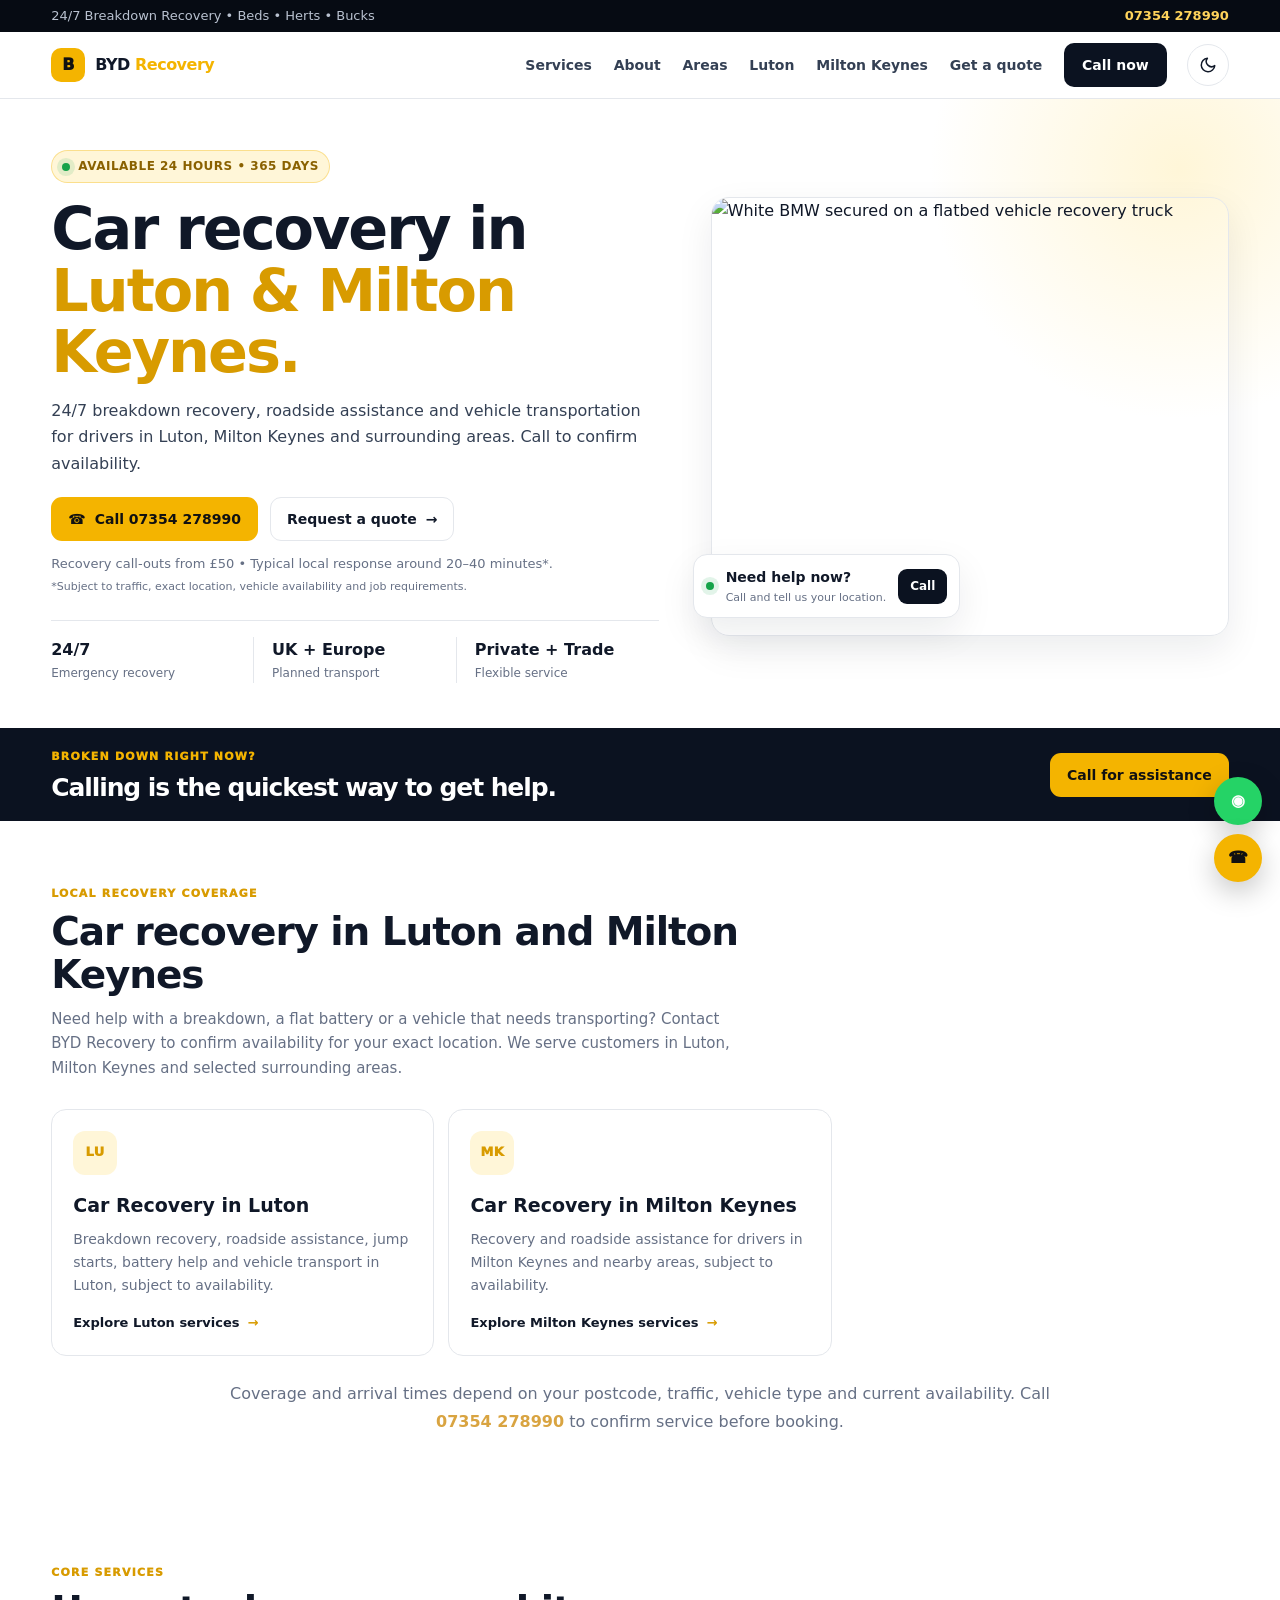
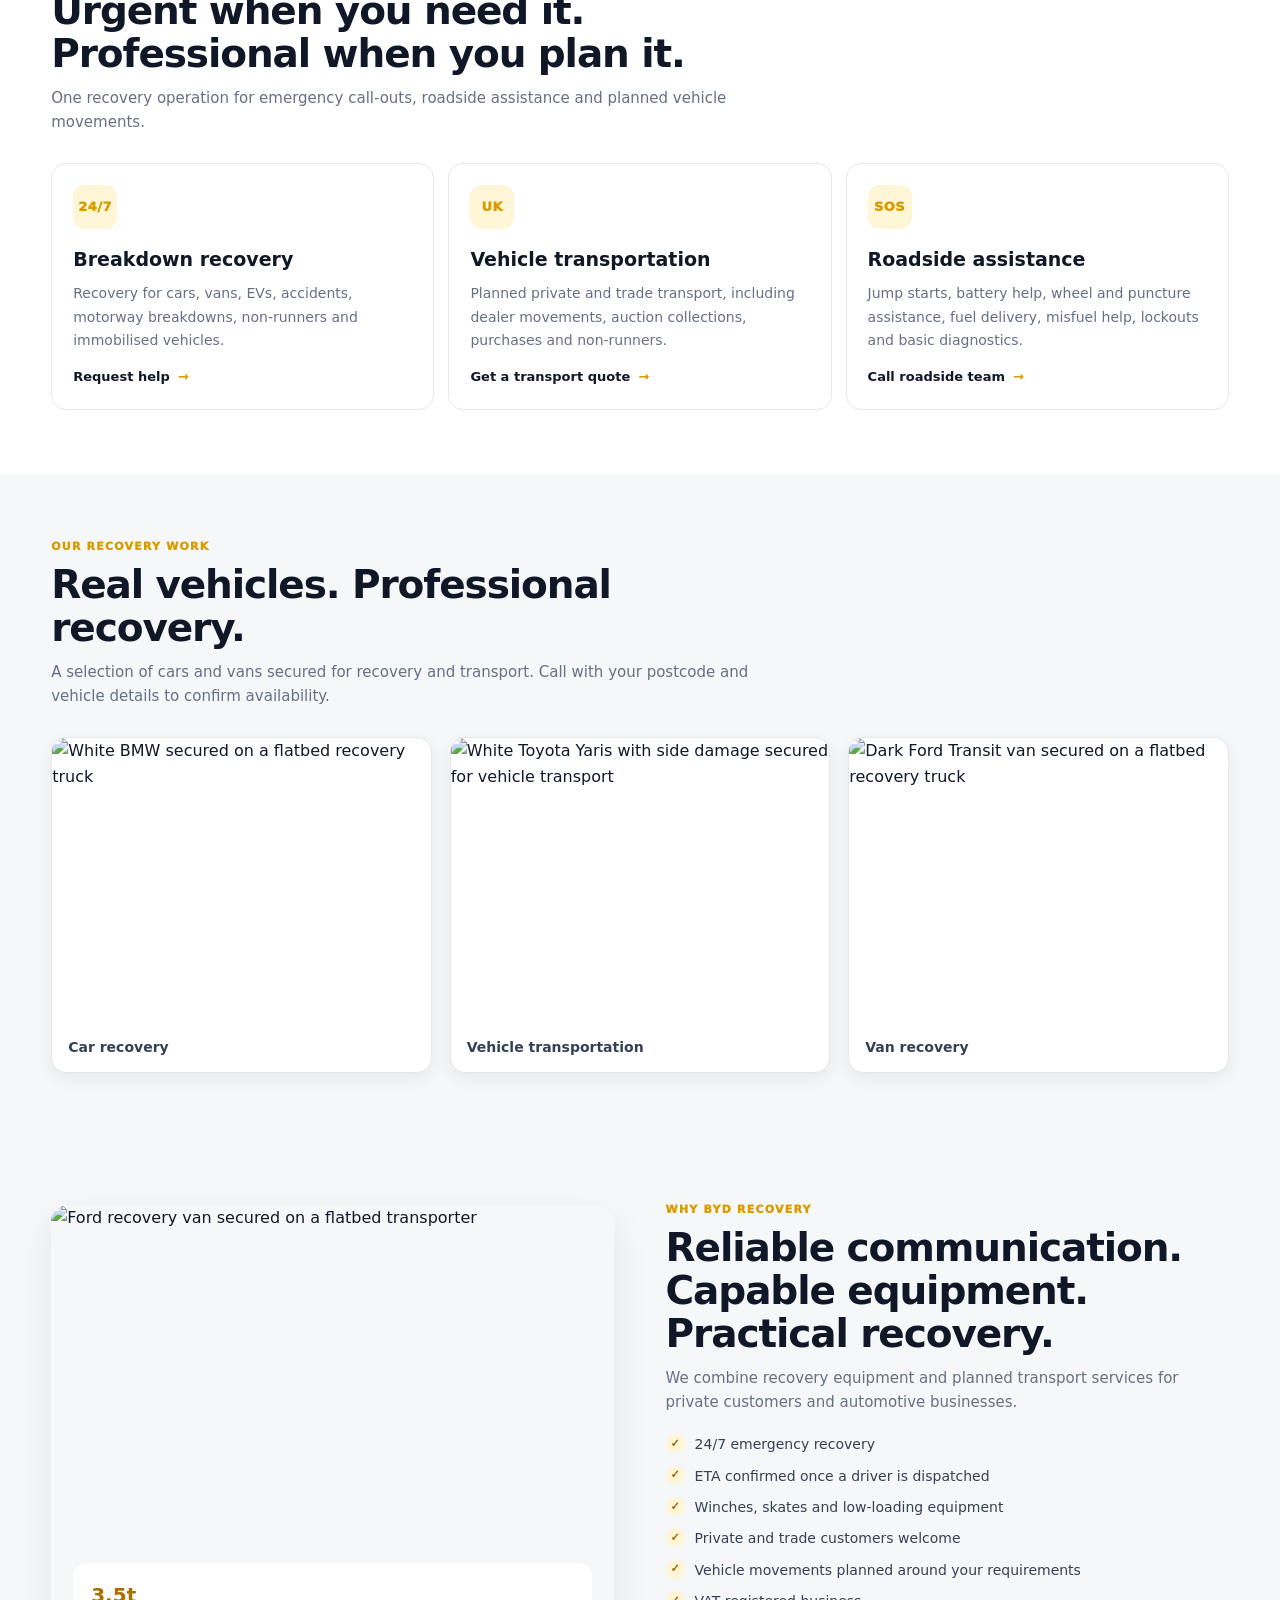
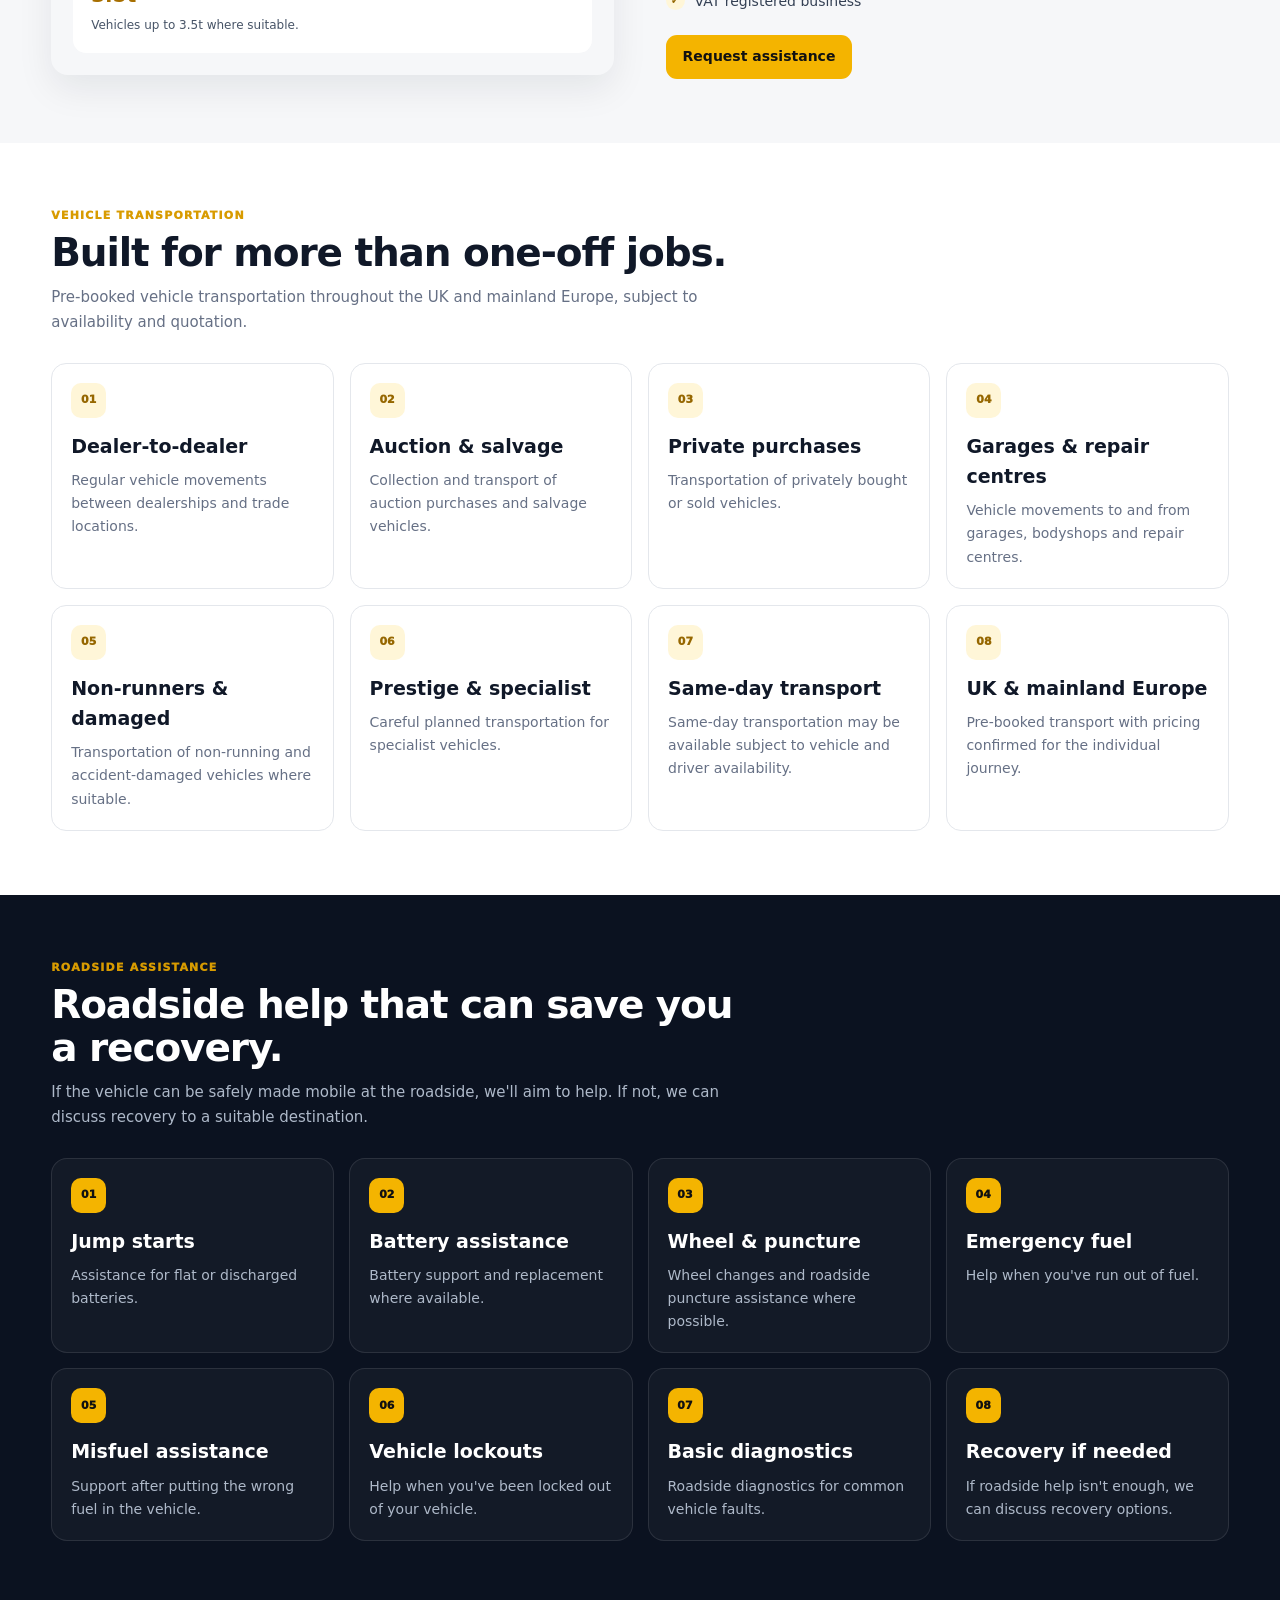
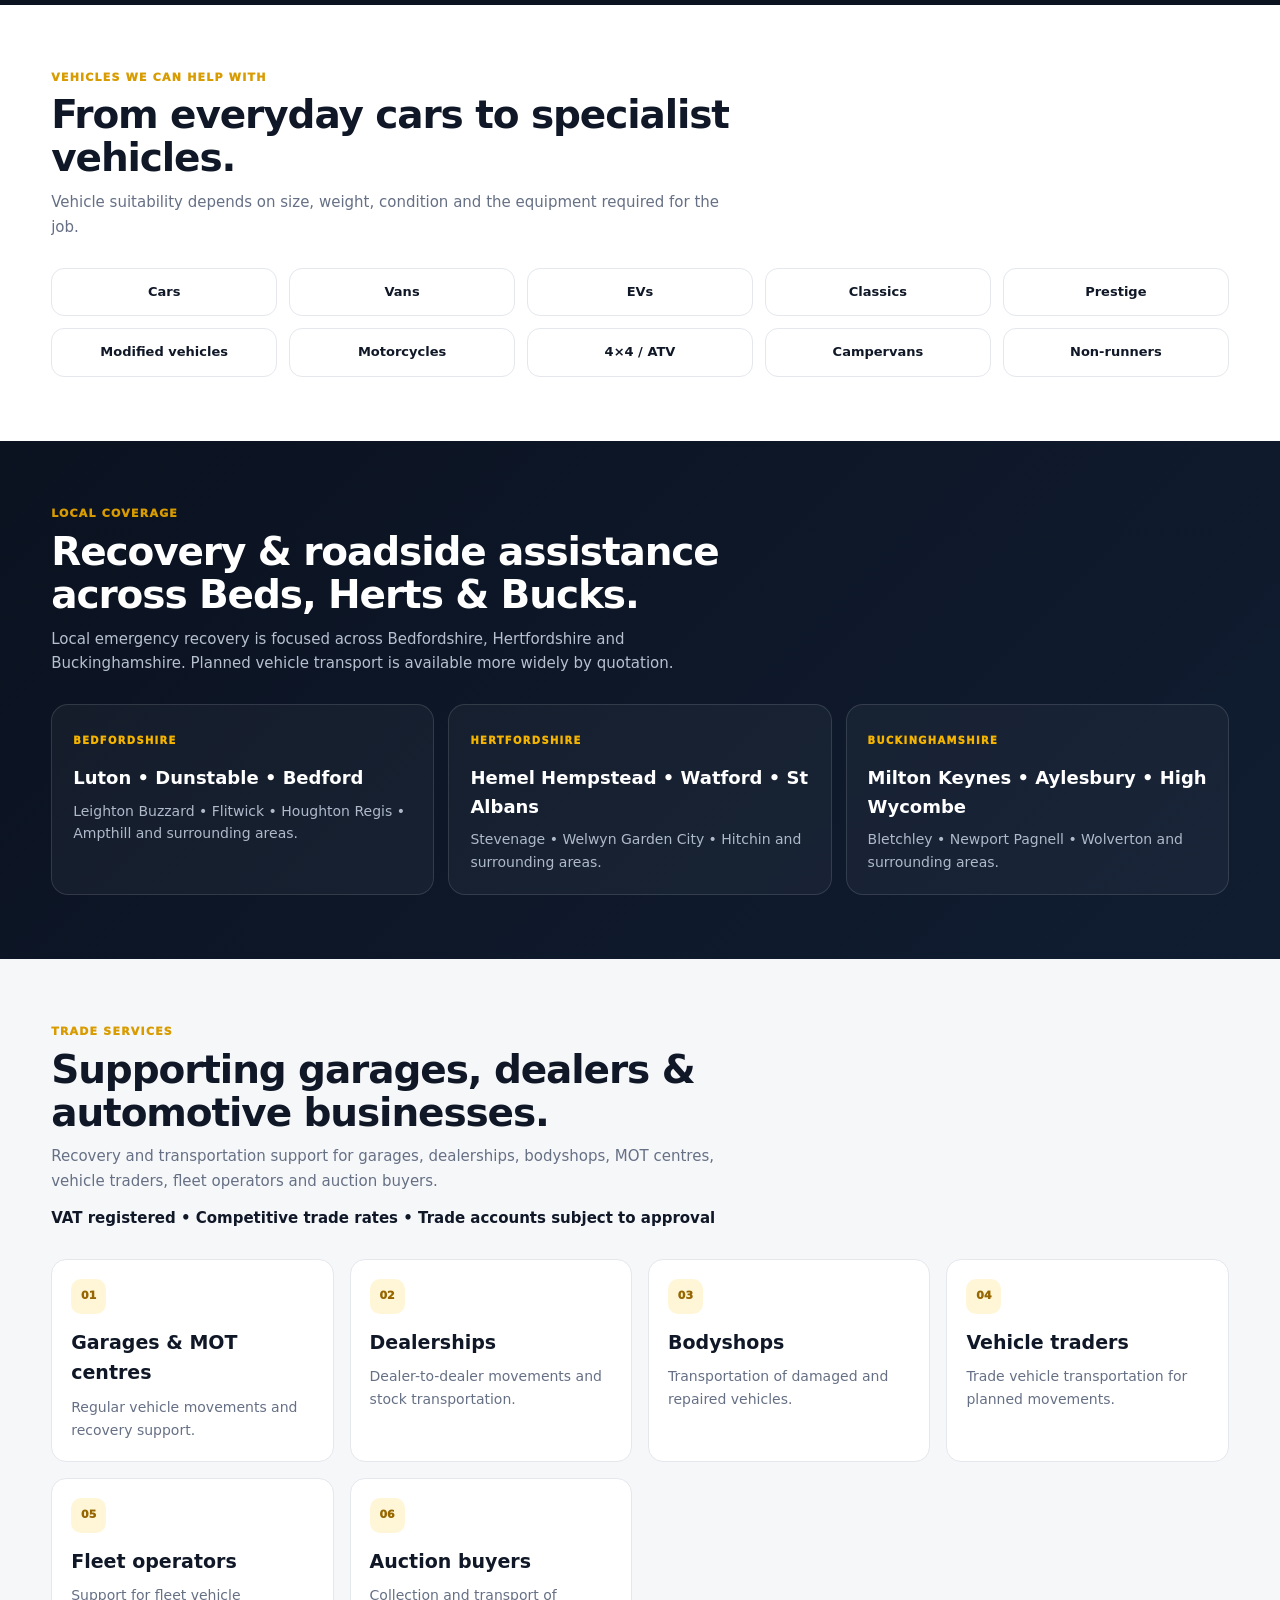
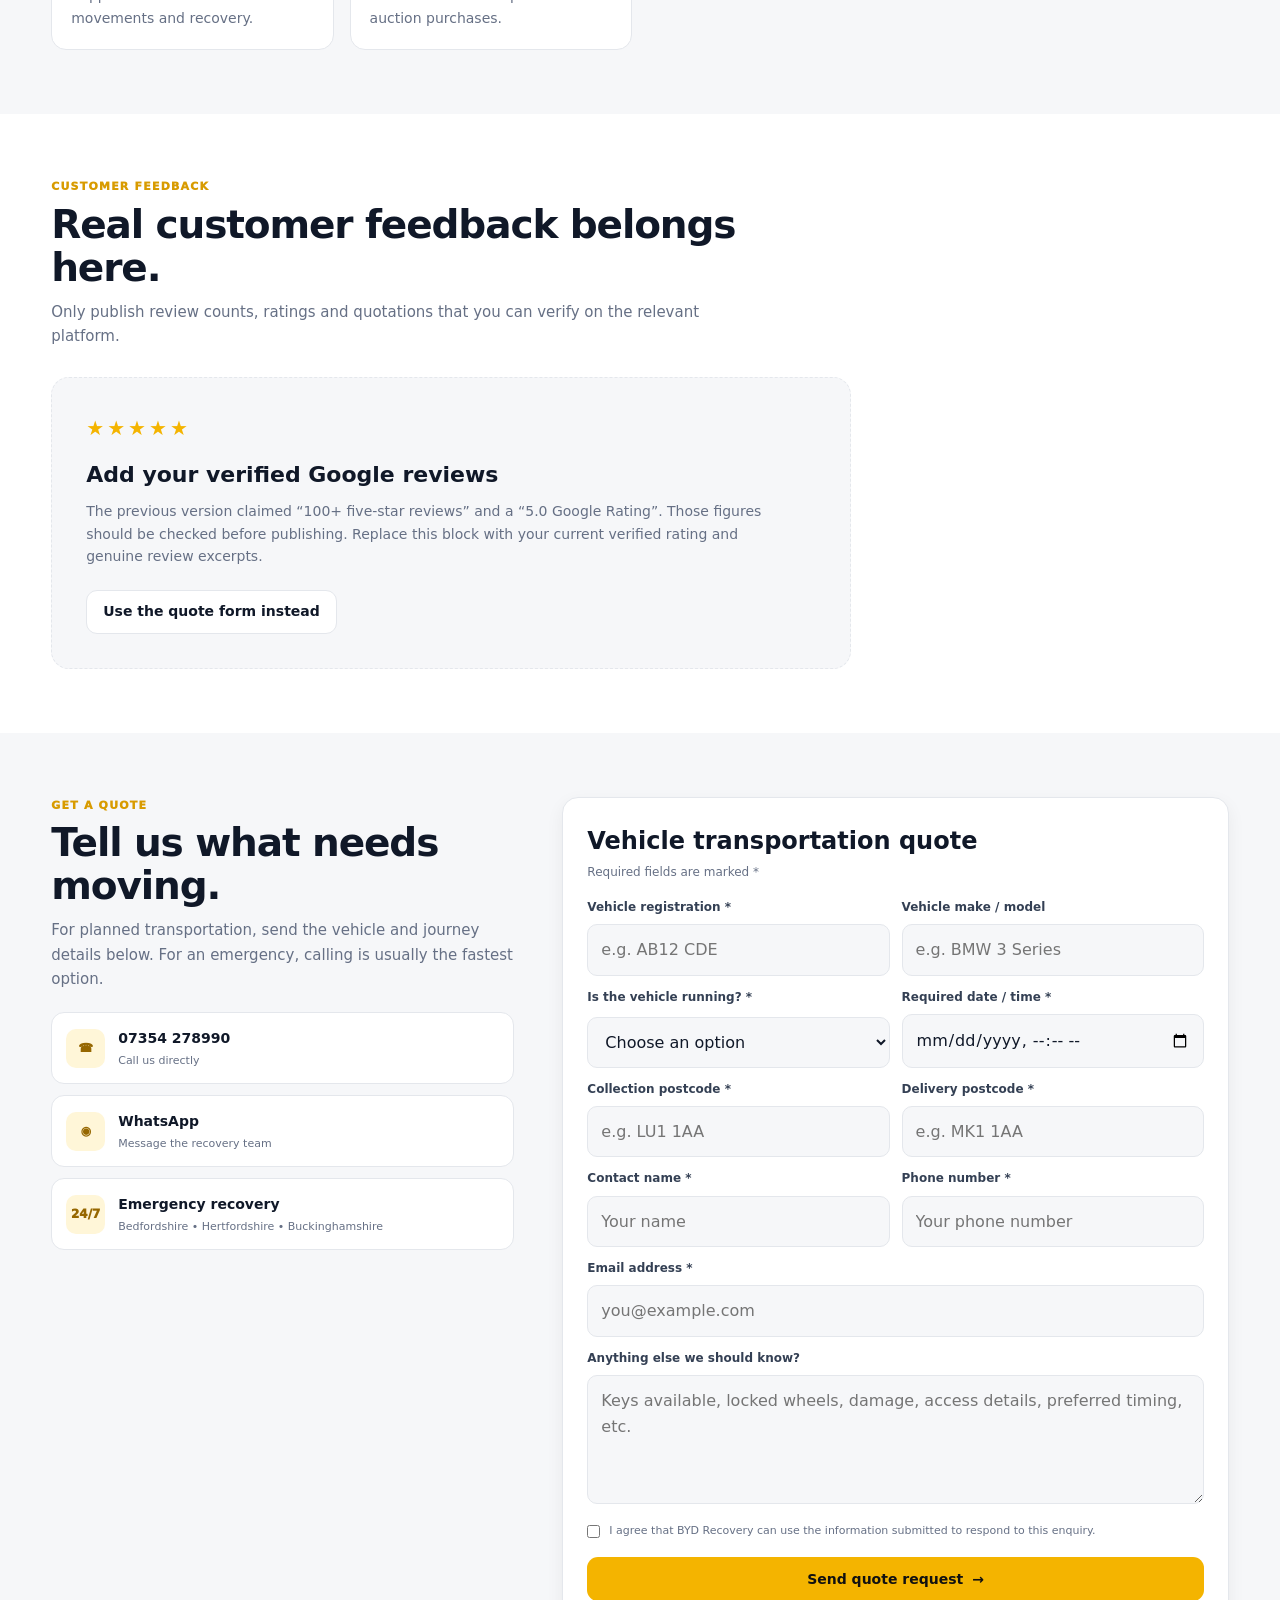
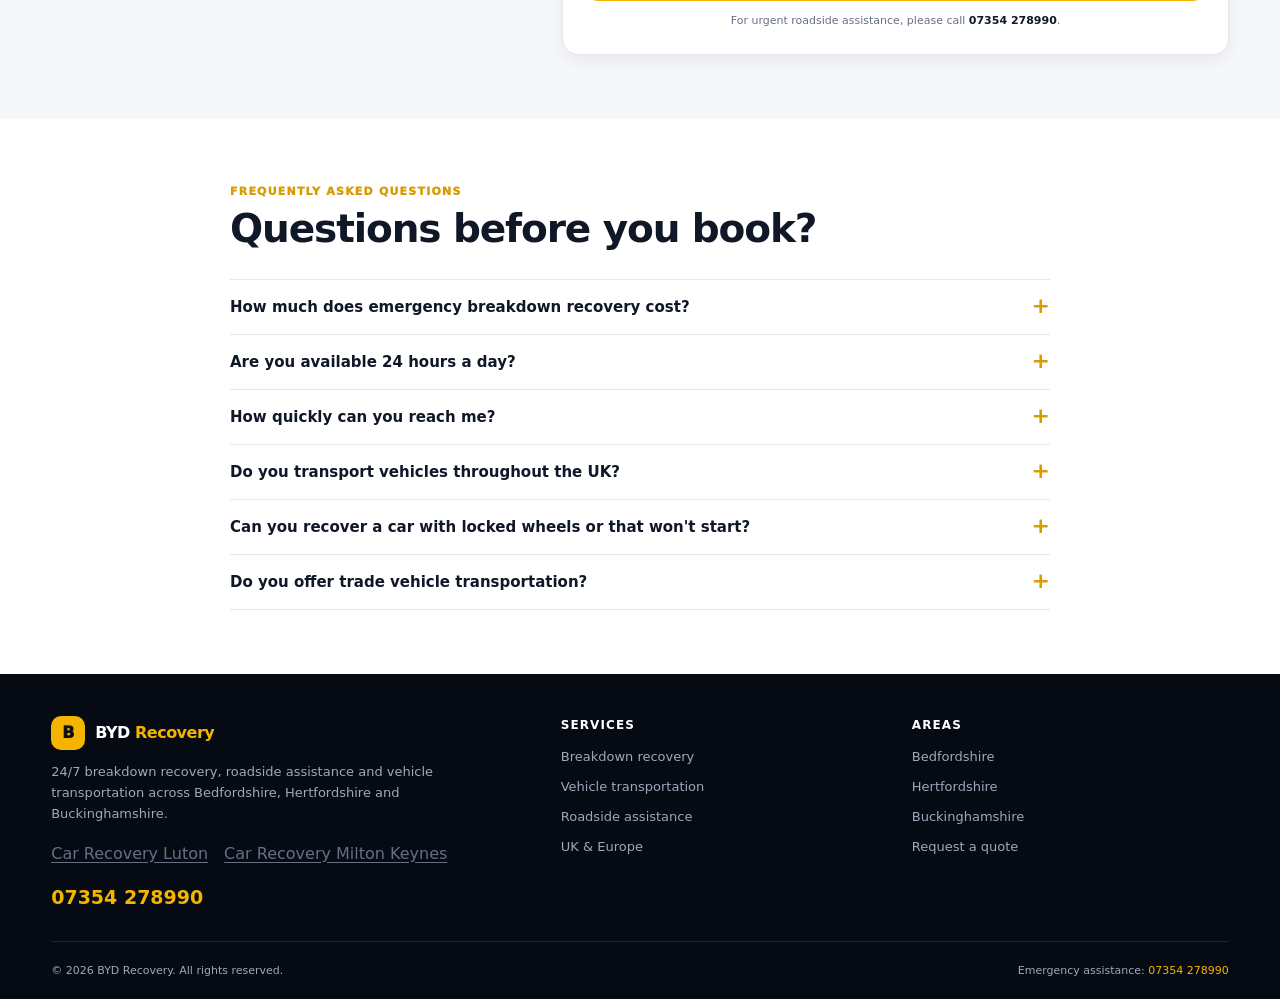
==== commit 9bd4e37a: "Add files via upload" ====
--- a/index.html
+++ b/index.html
@@ -107,7 +107,7 @@
 
   <header class="site-header" id="siteHeader">
     <div class="container nav-wrap">
-      <a class="logo" href="#" aria-label="BYD Recovery home">
+      <a class="logo" href="/" aria-label="BYD Recovery home">
         <span class="logo-mark" aria-hidden="true">B</span>
         <span>BYD <em>Recovery</em></span>
       </a>
@@ -159,7 +159,7 @@
         </div>
 
         <div class="hero-media reveal">
-          <img src="images/recovery-truck.jpg" alt="BYD Recovery truck for car and breakdown recovery in Bedfordshire" width="1672" height="940">
+          <img src="images/WhatsApp Image 2026-10-16 at 6.44.43 PM (1).jpeg" alt="White BMW secured on a flatbed vehicle recovery truck" width="1600" height="1200" fetchpriority="high">
           <div class="hero-card">
             <span class="status-dot"></span>
             <div><strong>Need help now?</strong><small>Call and tell us your location.</small></div>
@@ -236,10 +236,34 @@
       </div>
     </section>
 
+    <section class="section section-alt photo-section" aria-labelledby="recovery-gallery-title">
+      <div class="container">
+        <div class="section-head reveal">
+          <span class="eyebrow">Our recovery work</span>
+          <h2 id="recovery-gallery-title">Real vehicles. Professional recovery.</h2>
+          <p>A selection of cars and vans secured for recovery and transport. Call with your postcode and vehicle details to confirm availability.</p>
+        </div>
+        <div class="photo-grid">
+          <figure class="photo-card reveal">
+            <img src="images/WhatsApp Image 2026-10-16 at 6.44.43 PM (1).jpeg" alt="White BMW secured on a flatbed recovery truck" loading="lazy" width="1600" height="1200">
+            <figcaption>Car recovery</figcaption>
+          </figure>
+          <figure class="photo-card reveal">
+            <img src="images/WhatsApp Image 2026-10-16 at 6.44.45 PM.jpeg" alt="White Toyota Yaris with side damage secured for vehicle transport" loading="lazy" width="1600" height="1200">
+            <figcaption>Vehicle transportation</figcaption>
+          </figure>
+          <figure class="photo-card reveal">
+            <img src="images/WhatsApp Image 2026-10-16 at 6.44.41 PM.jpeg" alt="Dark Ford Transit van secured on a flatbed recovery truck" loading="lazy" width="1600" height="1200">
+            <figcaption>Van recovery</figcaption>
+          </figure>
+        </div>
+      </div>
+    </section>
+
     <section class="section section-alt" id="about">
       <div class="container split">
         <div class="image-panel reveal">
-          <img src="images/vehicle-transport.jpg" alt="Vehicle secured on a BYD Recovery truck for transport" loading="lazy" width="2048" height="1536">
+          <img src="images/WhatsApp Image 2026-10-16 at 6.44.41 PM.jpeg" alt="Ford recovery van secured on a flatbed transporter" loading="lazy" width="1600" height="1200">
           <div class="image-badge"><strong>3.5t</strong><span>Vehicles up to 3.5t where suitable.</span></div>
         </div>
         <div class="reveal">
--- a/style.css
+++ b/style.css
@@ -239,3 +239,126 @@
   .location-section .feature-card, .location-grid .feature-card { transition: none; }
   .location-section .feature-card:hover, .location-grid .feature-card:hover { transform: none; }
 }
+
+/* Local-page recovery photo galleries */
+.photo-grid{display:grid;grid-template-columns:repeat(3,minmax(0,1fr));gap:18px}
+.photo-card{overflow:hidden;background:var(--surface);border:1px solid var(--line);border-radius:var(--radius);box-shadow:var(--shadow-sm)}
+.photo-card img{width:100%;aspect-ratio:4/3;object-fit:cover}
+.photo-card figcaption{padding:14px 16px;color:var(--text-2);font-size:14px;font-weight:750}
+@media(max-width:760px){.photo-grid{grid-template-columns:1fr;gap:14px}.photo-card img{aspect-ratio:16/10}}
+
+/* Compact visual refresh — shared by the homepage and every location page. */
+:root{--max:1200px;--radius:15px;--shadow:0 14px 36px rgba(16,24,40,.08);--shadow-sm:0 6px 18px rgba(16,24,40,.06)}
+.container{width:min(92%,var(--max))}
+.topbar-inner{min-height:32px}
+.nav-wrap{min-height:66px;gap:20px}
+.navlinks{gap:clamp(12px,1.7vw,24px)}
+.hero{padding:clamp(34px,4vw,54px) 0 clamp(30px,3.5vw,46px)}
+.hero-grid{grid-template-columns:minmax(0,1.08fr) minmax(320px,.92fr);gap:clamp(28px,4vw,52px)}
+.badge{margin-bottom:15px;padding:6px 10px}
+h1{font-size:clamp(38px,4.6vw,60px);line-height:1.04;letter-spacing:-2px;margin-bottom:16px}
+.hero-text{font-size:16px;line-height:1.65;margin-bottom:20px;max-width:610px}
+.btn{min-height:44px;padding-inline:16px}
+.microcopy{margin-top:13px}
+.trust{margin-top:24px;padding-top:16px}
+.hero-media>img{aspect-ratio:1.18/1;border-radius:18px;object-position:center}
+.hero-card{left:-18px;bottom:18px;padding:11px 12px;min-width:245px}
+.quick-help-inner{padding:20px 0;gap:20px}
+.quick-help h2{font-size:clamp(20px,2.4vw,25px)}
+.section{padding:clamp(42px,5.2vw,64px) 0}
+.section-head{margin-bottom:28px}
+.eyebrow{margin-bottom:8px;letter-spacing:1.2px}
+h2{font-size:clamp(27px,3.2vw,39px);letter-spacing:-1.1px;margin-bottom:10px}
+.section-head p,.lead{font-size:15px;line-height:1.65}
+.feature-grid,.area-grid{gap:14px}
+.feature-card,.card{padding:21px}
+.feature-icon{width:44px;height:44px;border-radius:12px;margin-bottom:15px}
+.feature-card a{margin-top:15px}
+.split{gap:clamp(28px,4vw,52px)}
+.image-panel img{border-radius:17px;aspect-ratio:1.2/1}
+.checks{gap:9px;margin:18px 0 22px}
+.card{padding:19px}
+.card-icon{margin-bottom:13px}
+.step{padding:19px}
+.step>span{margin-bottom:13px}
+.vehicle-pill{padding:13px 10px}
+.area-card{padding:21px}
+.quote-layout{gap:clamp(28px,4vw,48px)}
+.quote-copy{padding-top:0}
+.contact-list{margin-top:20px}
+.quote-form{padding:24px;border-radius:16px}
+.form-heading{margin-bottom:16px}
+.form-grid{gap:12px}
+.faq details{padding:15px 0}
+footer{padding:42px 0 20px}
+.footer-grid{gap:34px;padding-bottom:28px}
+footer h3{margin-bottom:12px}
+.footer-brand p{margin:12px 0}
+.reveal{transform:translateY(10px);transition-duration:.4s}
+:where(a,button,input,select,textarea,summary):focus-visible{outline:3px solid var(--brand-strong);outline-offset:3px}
+img{height:auto}
+@media(max-width:1000px){
+ .hero-grid{grid-template-columns:minmax(0,1fr) minmax(0,.9fr);gap:28px}
+ .hero-media{max-width:none}
+ .hero-media>img{aspect-ratio:1/1}
+ .hero-card{left:-10px}
+ .split{gap:30px}
+ .footer-grid{gap:28px}
+}
+@media(max-width:780px){
+ .nav-wrap{min-height:62px;gap:12px}
+ .hero{padding:34px 0 30px}
+ .hero-grid{grid-template-columns:1fr;gap:24px}
+ .hero-copy{max-width:680px}
+ h1{font-size:clamp(36px,8vw,52px);letter-spacing:-1.6px}
+ .hero-text{font-size:16px}
+ .hero-media{max-width:680px}
+ .hero-media>img{aspect-ratio:16/10}
+ .hero-card{left:14px;bottom:14px}
+ .section{padding:42px 0}
+ .section-head{margin-bottom:22px}
+ .feature-grid,.area-grid{grid-template-columns:repeat(2,minmax(0,1fr))}
+ .split{grid-template-columns:1fr;gap:24px}
+ .quote-layout{grid-template-columns:1fr;gap:25px}
+ .footer-grid{grid-template-columns:1fr 1fr;gap:24px}
+}
+@media(max-width:560px){
+ .container{width:min(91%,var(--max))}
+ .topbar-inner{min-height:31px;gap:8px}
+ .topbar-inner span{max-width:72%;line-height:1.35}
+ .nav-wrap{min-height:58px}
+ .logo{font-size:15px;gap:8px}
+ .logo-mark{width:30px;height:30px}
+ .nav-actions{gap:7px}
+ .theme-toggle,.menu{width:38px;height:38px}
+ .hero{padding:28px 0 25px}
+ .hero-grid{gap:20px}
+ .badge{font-size:10px;margin-bottom:12px}
+ h1{font-size:clamp(34px,10vw,44px);line-height:1.06;margin-bottom:13px}
+ .hero-text{font-size:15px;line-height:1.6;margin-bottom:16px}
+ .buttons{gap:9px}
+ .buttons .btn{width:100%}
+ .trust{margin-top:18px;padding-top:13px;gap:8px}
+ .trust div,.trust div:nth-child(2),.trust div:last-child{padding:0 7px 0 0}
+ .trust strong{font-size:14px}
+ .trust small{font-size:10px;line-height:1.4}
+ .hero-media>img{aspect-ratio:4/3;border-radius:14px}
+ .hero-card{position:relative;left:auto;bottom:auto;margin:-12px 10px 0;padding:10px;min-width:0;gap:9px}
+ .hero-card strong{font-size:12px}
+ .quick-help-inner{align-items:flex-start;flex-direction:column;padding:18px 0;gap:12px}
+ .quick-help .btn{width:100%}
+ .section{padding:36px 0}
+ h2{font-size:clamp(25px,7vw,32px)}
+ .section-head p,.lead{font-size:14px}
+ .feature-grid,.area-grid,.card-grid,.steps-grid,.vehicle-grid,.form-grid{grid-template-columns:1fr}
+ .feature-card,.card,.area-card{padding:18px}
+ .feature-icon{margin-bottom:12px}
+ .image-panel img{aspect-ratio:4/3}
+ .quote-form{padding:18px}
+ .form-group.full{grid-column:auto}
+ .footer-grid{grid-template-columns:1fr;gap:20px}
+ .footer-brand{grid-column:auto}
+ .footer-bottom{flex-direction:column;gap:8px}
+ .floating-actions{right:12px;bottom:12px;gap:7px}
+ .float-btn{width:43px;height:43px}
+}
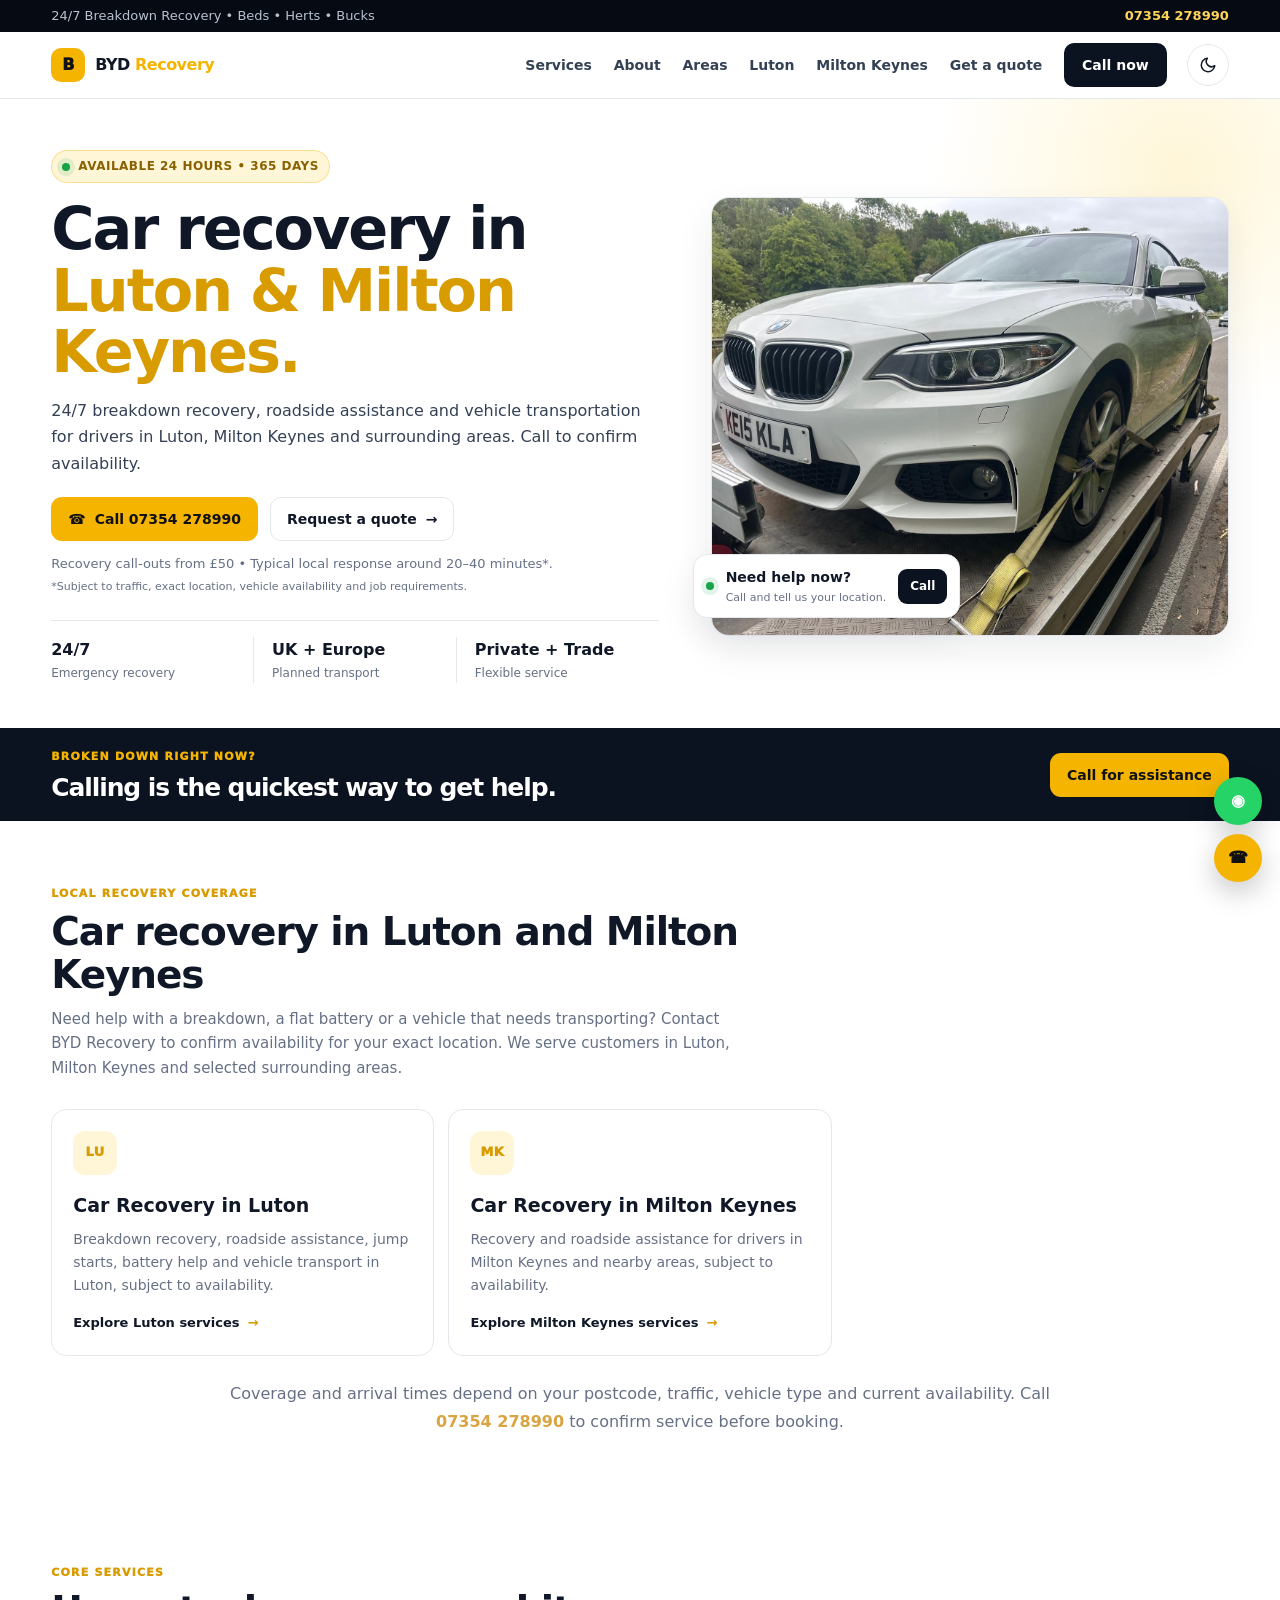
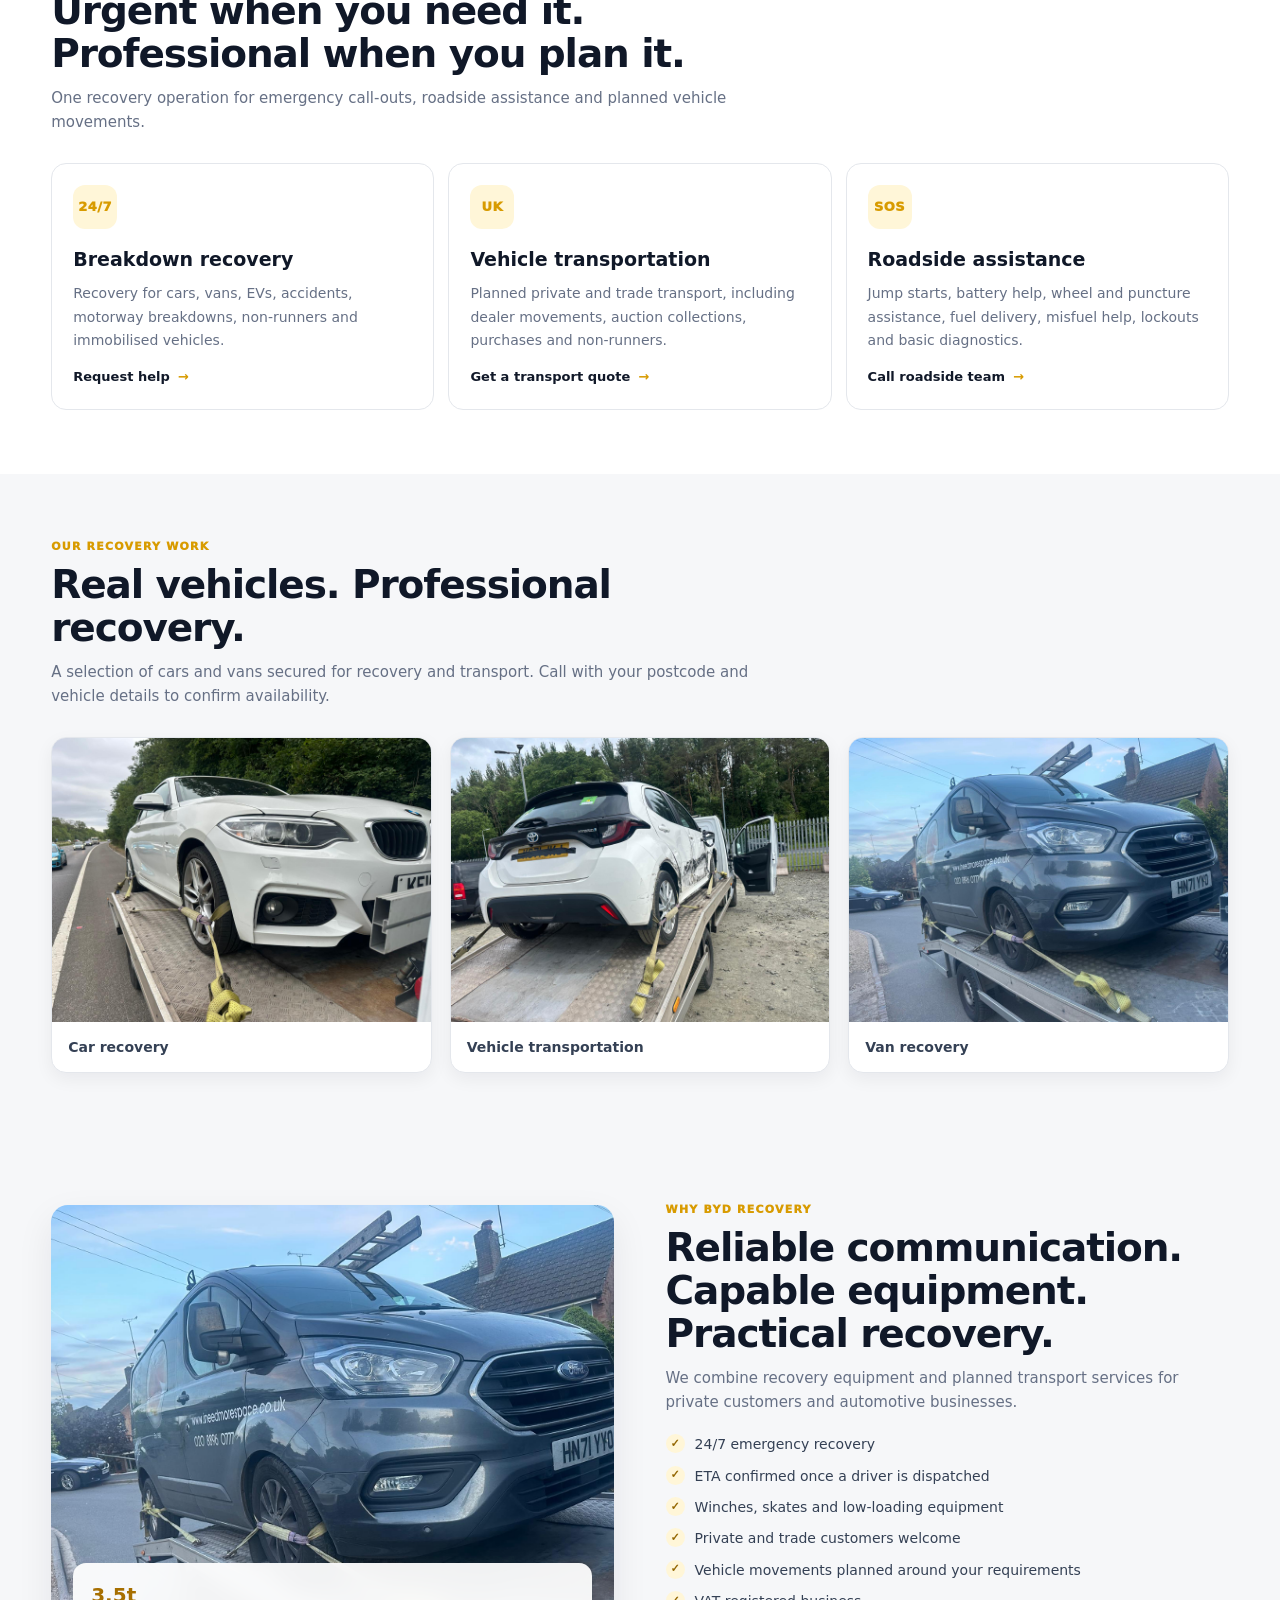
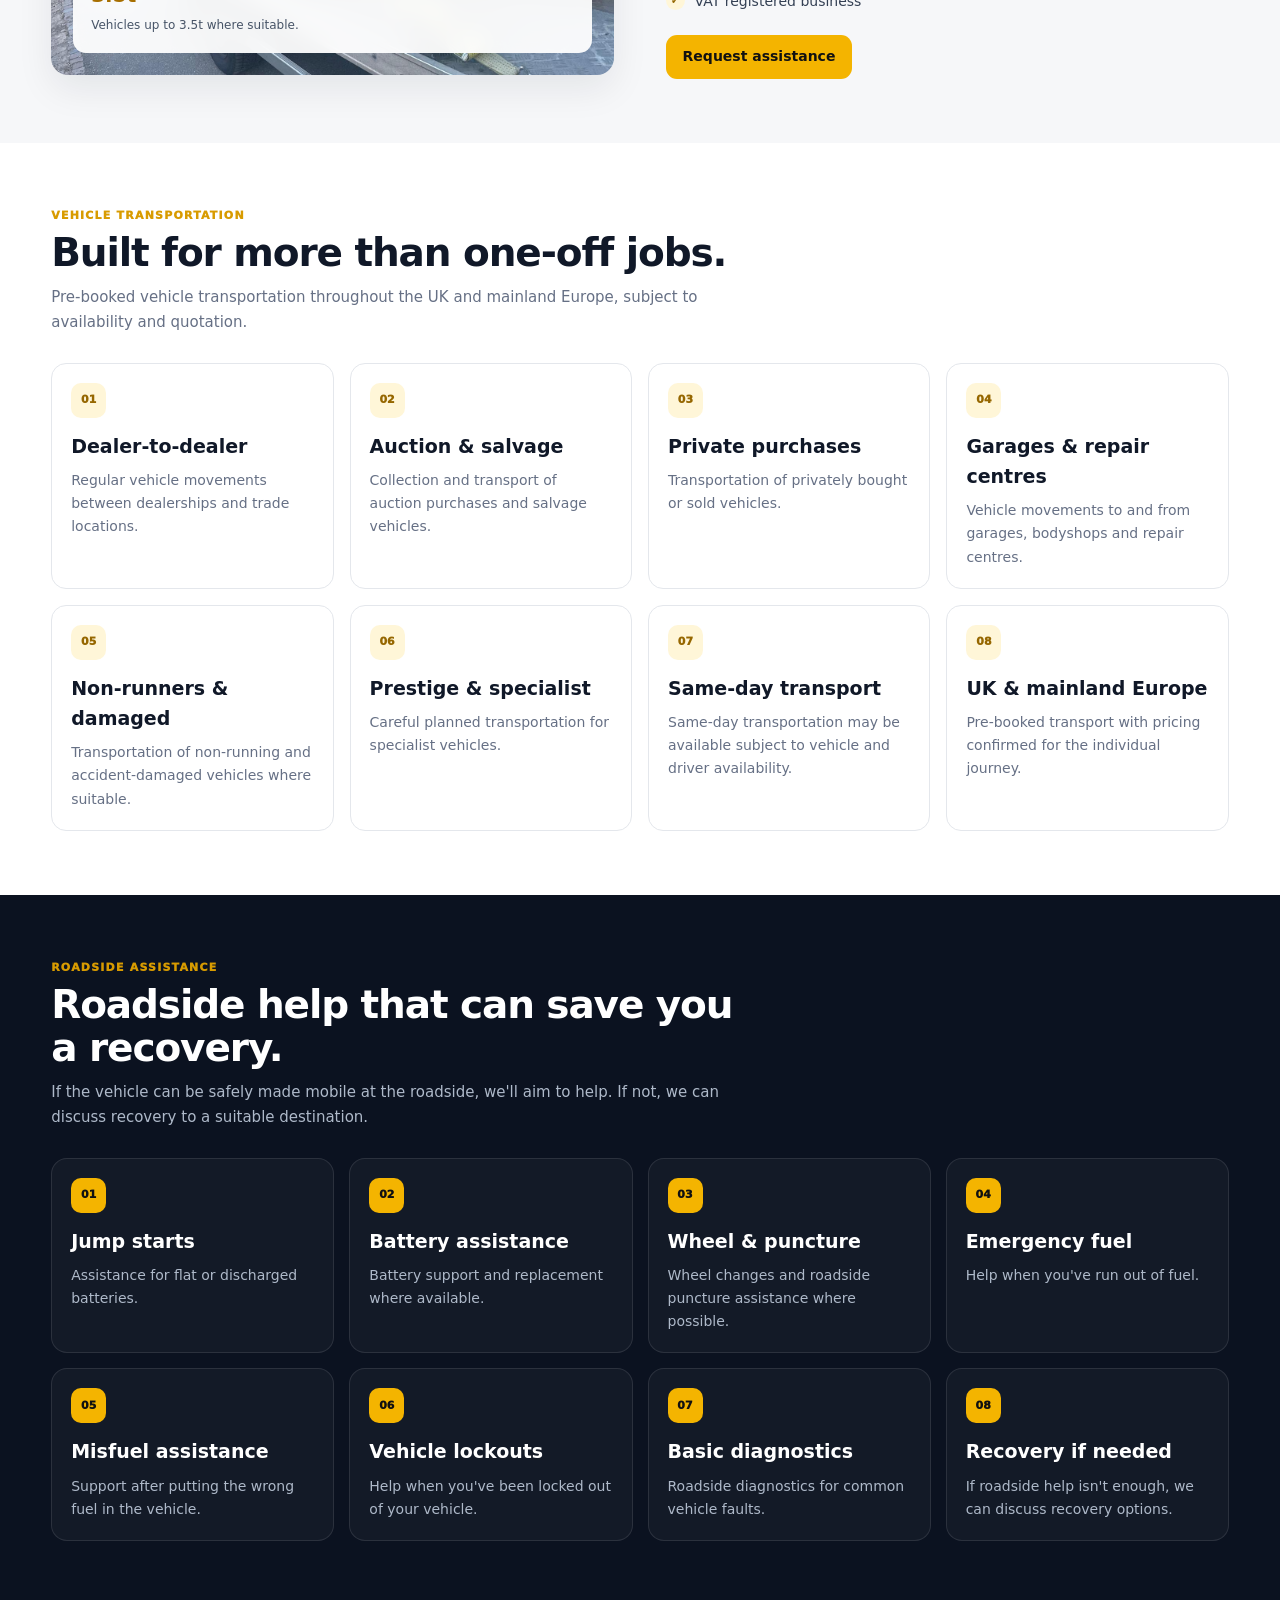
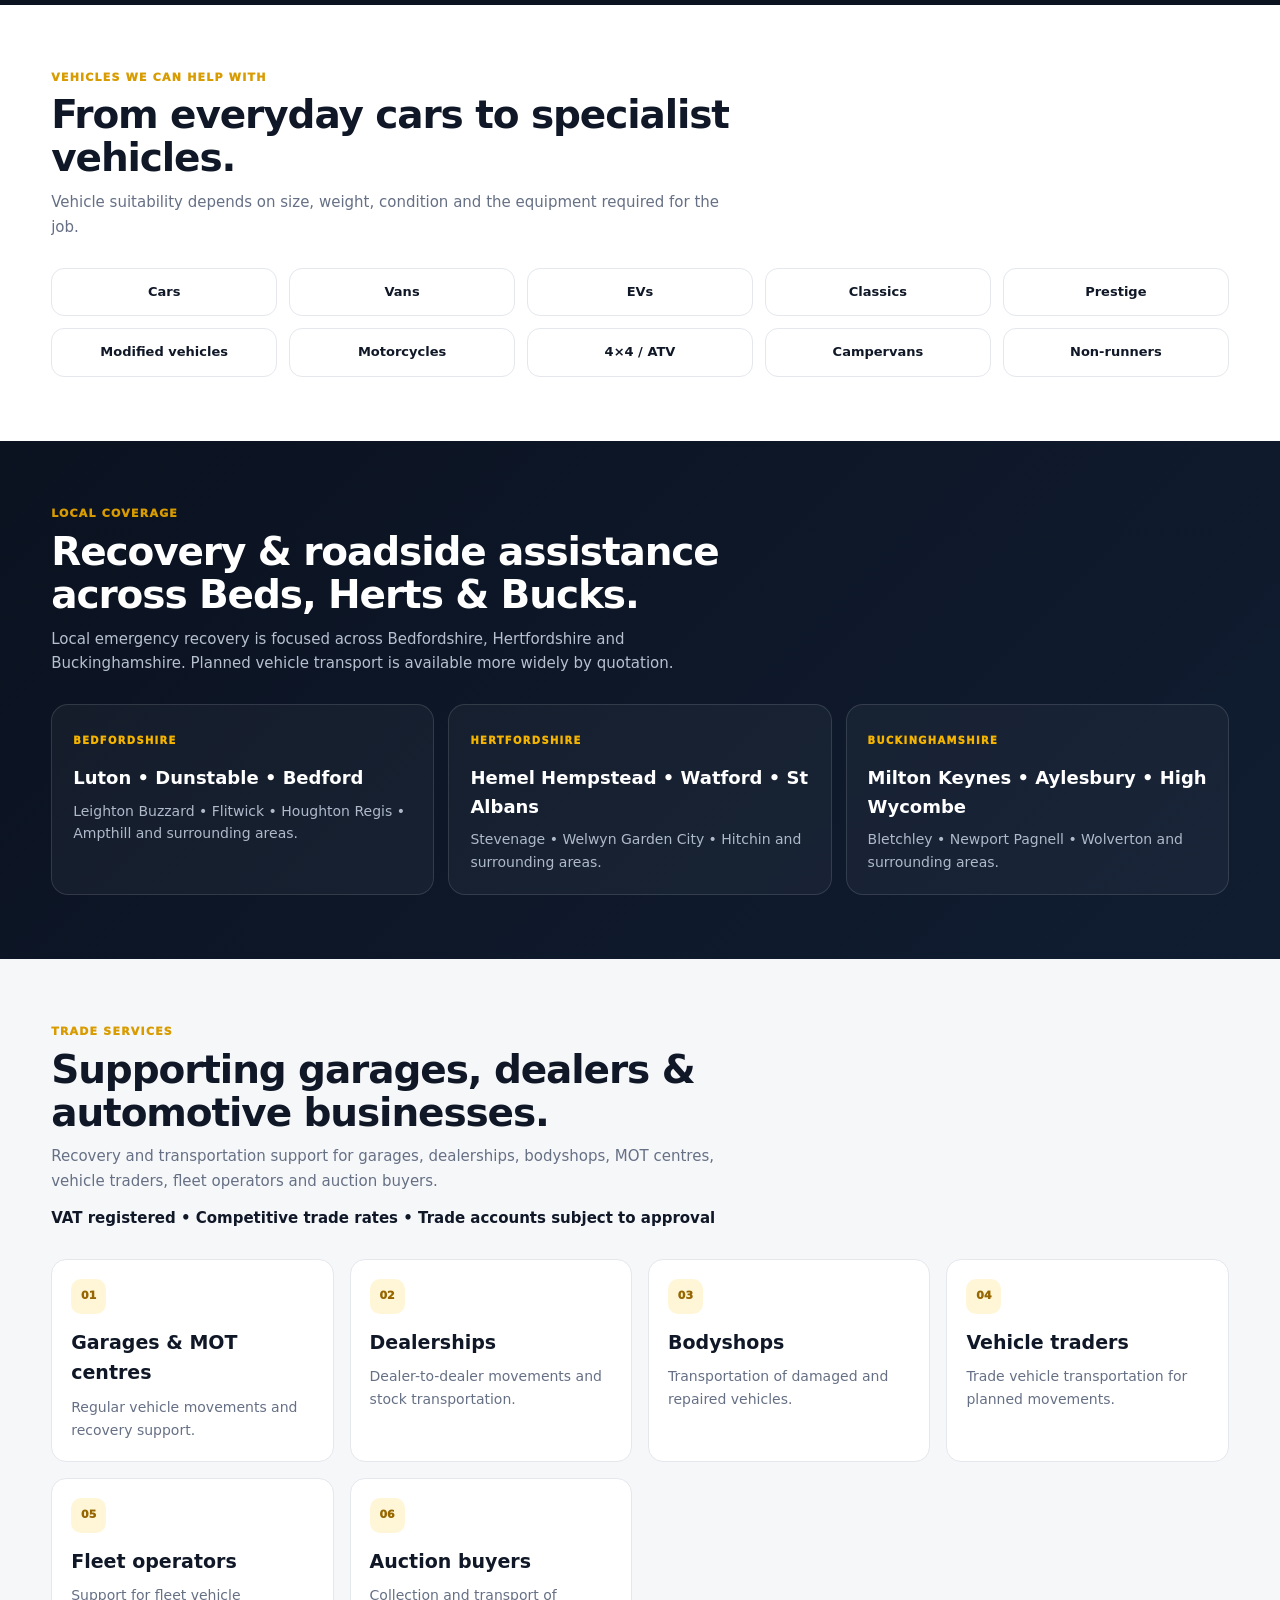
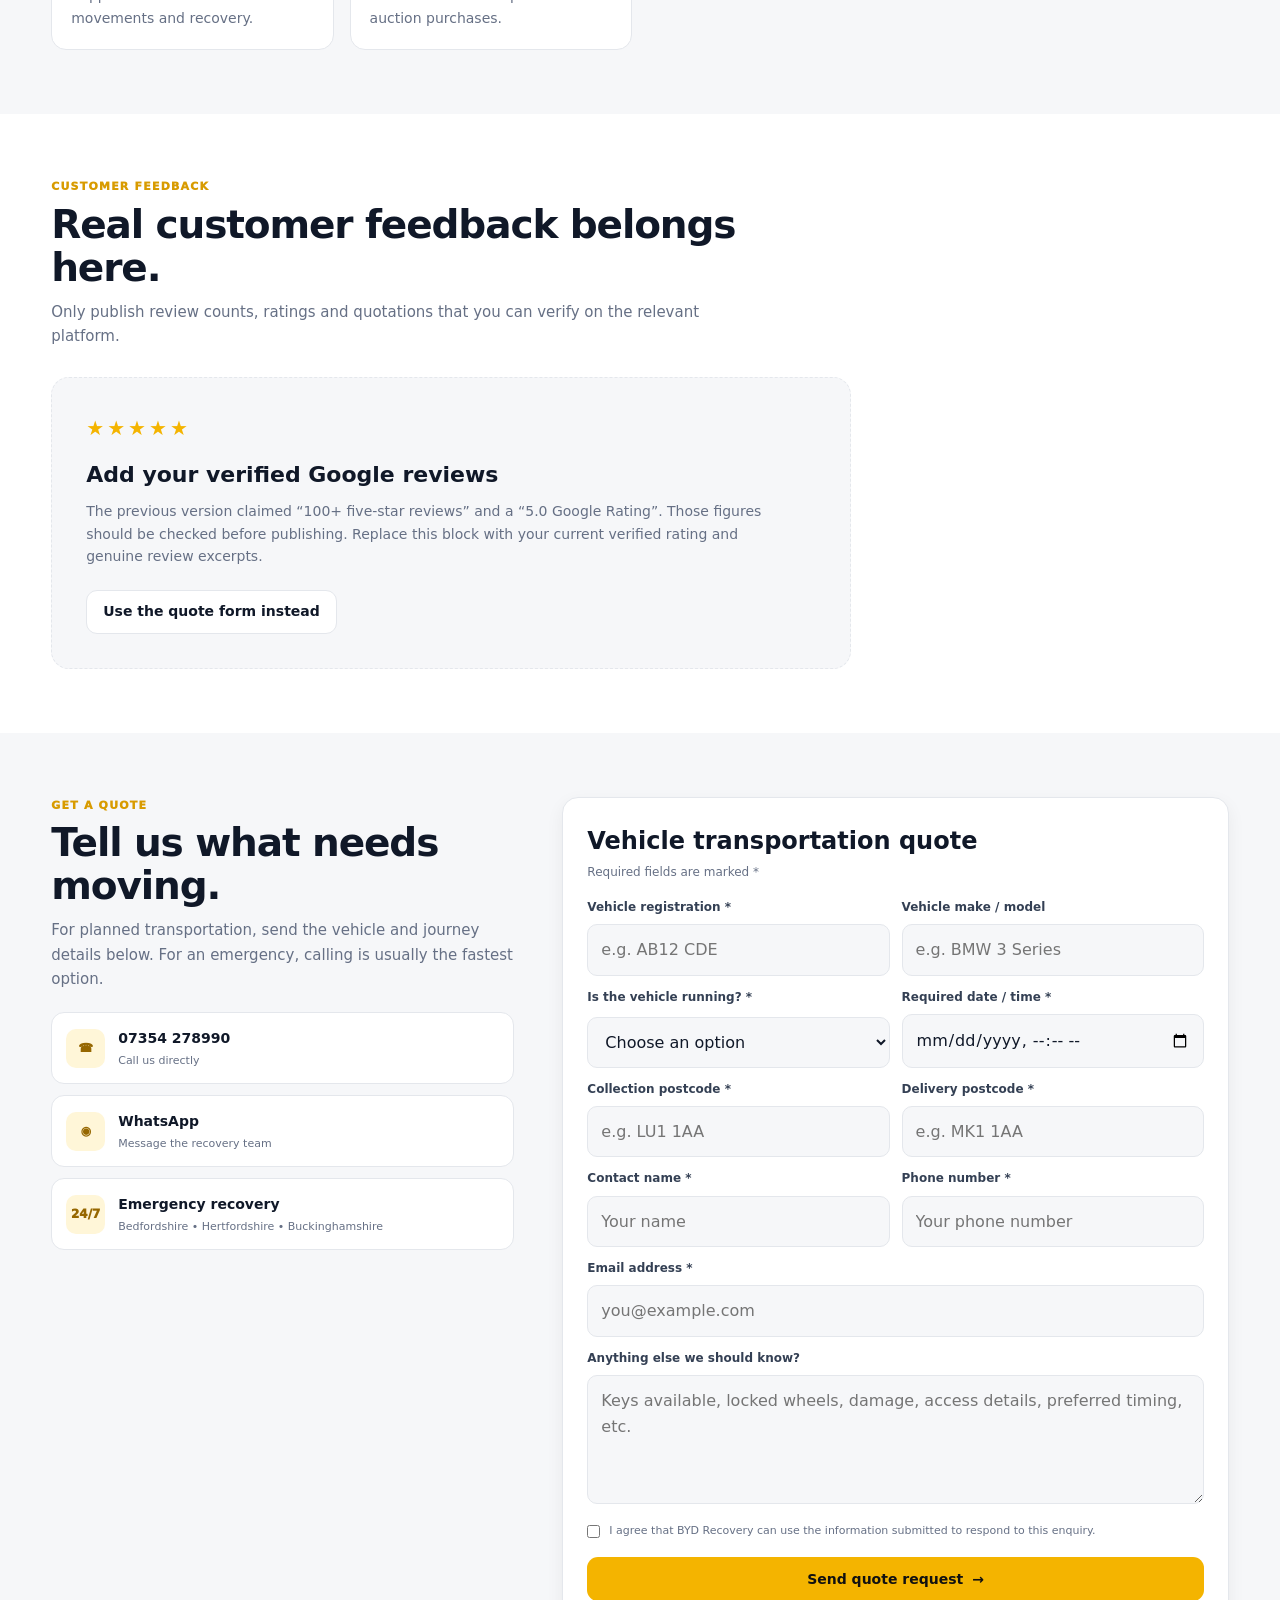
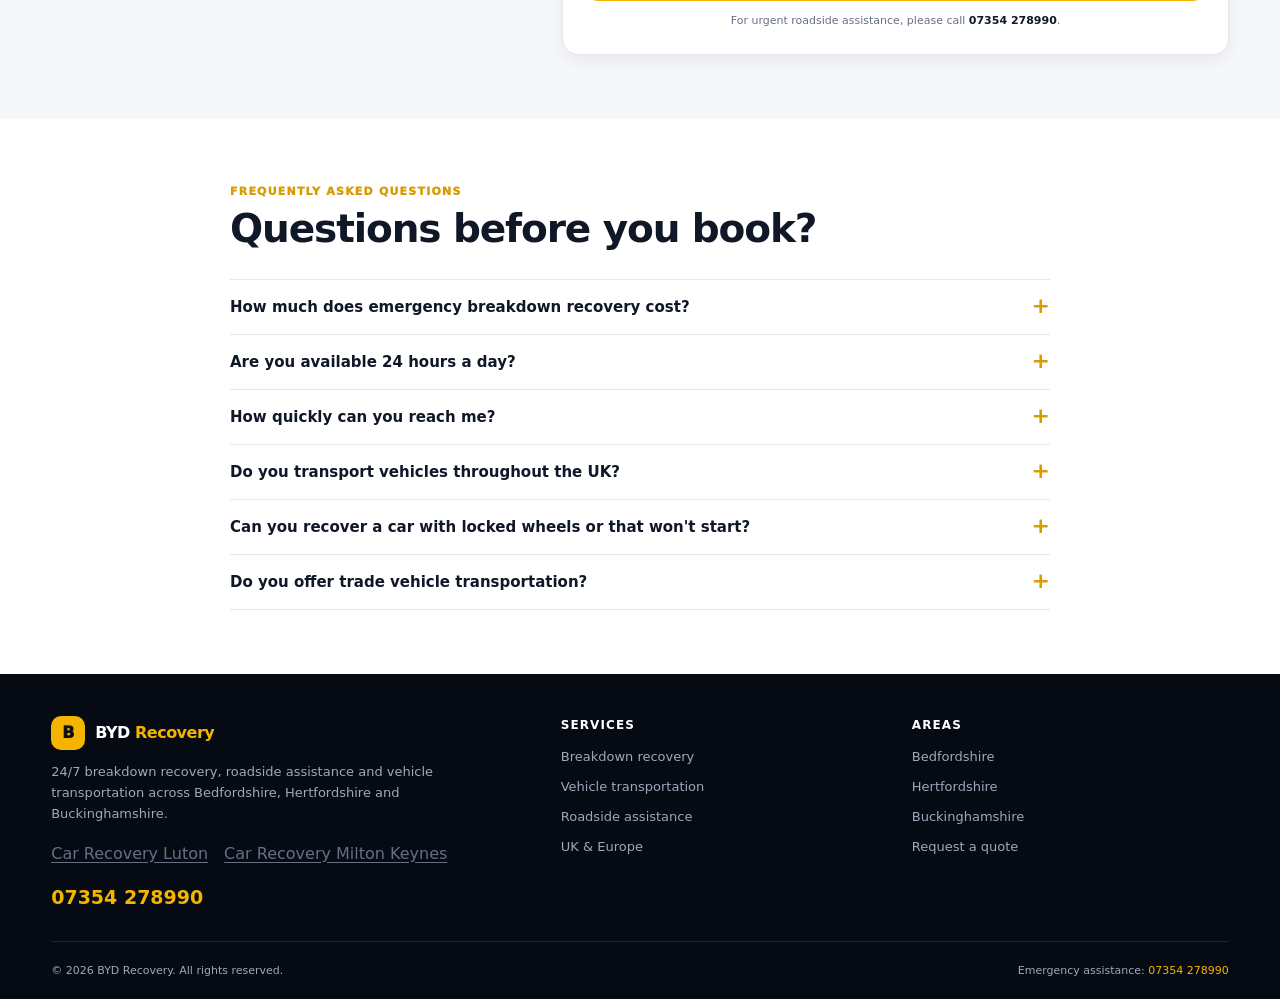
==== commit 249a140e: "Add files via upload" ====
--- a/index.html
+++ b/index.html
@@ -13,15 +13,15 @@
   <meta property="og:type" content="website">
   <meta property="og:url" content="https://car-recoveryservices.co.uk/">
   <meta property="og:site_name" content="BYD Recovery">
-  <meta property="og:image" content="https://car-recoveryservices.co.uk/images/recovery-truck.jpg">
-  <meta property="og:image:alt" content="BYD Recovery vehicle recovery truck">
+  <meta property="og:image" content="https://car-recoveryservices.co.uk/recovery-bmw-hero.jpg">
+  <meta property="og:image:alt" content="BYD Recovery BMW secured on a flatbed vehicle recovery truck">
   <meta name="twitter:card" content="summary_large_image">
   <meta name="twitter:title" content="BYD Recovery | 24/7 Car & Breakdown Recovery">
   <meta name="twitter:description" content="24/7 car recovery and roadside assistance in Luton, Milton Keynes, Bedford and surrounding areas.">
-  <meta name="twitter:image" content="https://car-recoveryservices.co.uk/images/recovery-truck.jpg">
+  <meta name="twitter:image" content="https://car-recoveryservices.co.uk/recovery-bmw-hero.jpg">
 
   <link rel="icon" href="favicon.svg" type="image/svg+xml">
-  <link rel="preload" as="image" href="images/recovery-truck.jpg">
+  <link rel="preload" as="image" href="recovery-bmw-hero.jpg">
   <link rel="stylesheet" href="style.css">
   <title>Car Recovery Luton & Milton Keynes | BYD Recovery 24/7</title>
 
@@ -159,7 +159,7 @@
         </div>
 
         <div class="hero-media reveal">
-          <img src="images/WhatsApp Image 2026-10-16 at 6.44.43 PM (1).jpeg" alt="White BMW secured on a flatbed vehicle recovery truck" width="1600" height="1200" fetchpriority="high">
+          <img src="recovery-bmw-hero.jpg" alt="White BMW secured on a flatbed vehicle recovery truck" width="1600" height="1200" fetchpriority="high">
           <div class="hero-card">
             <span class="status-dot"></span>
             <div><strong>Need help now?</strong><small>Call and tell us your location.</small></div>
@@ -245,15 +245,15 @@
         </div>
         <div class="photo-grid">
           <figure class="photo-card reveal">
-            <img src="images/WhatsApp Image 2026-10-16 at 6.44.43 PM (1).jpeg" alt="White BMW secured on a flatbed recovery truck" loading="lazy" width="1600" height="1200">
+            <img src="recovery-bmw-front.jpg" alt="White BMW secured on a flatbed recovery truck" loading="lazy" width="1600" height="1200">
             <figcaption>Car recovery</figcaption>
           </figure>
           <figure class="photo-card reveal">
-            <img src="images/WhatsApp Image 2026-10-16 at 6.44.45 PM.jpeg" alt="White Toyota Yaris with side damage secured for vehicle transport" loading="lazy" width="1600" height="1200">
+            <img src="recovery-toyota-yaris-damaged.jpg" alt="White Toyota Yaris with side damage secured for vehicle transport" loading="lazy" width="1600" height="1200">
             <figcaption>Vehicle transportation</figcaption>
           </figure>
           <figure class="photo-card reveal">
-            <img src="images/WhatsApp Image 2026-10-16 at 6.44.41 PM.jpeg" alt="Dark Ford Transit van secured on a flatbed recovery truck" loading="lazy" width="1600" height="1200">
+            <img src="recovery-ford-transit.jpg" alt="Dark Ford Transit van secured on a flatbed recovery truck" loading="lazy" width="1600" height="1200">
             <figcaption>Van recovery</figcaption>
           </figure>
         </div>
@@ -263,7 +263,7 @@
     <section class="section section-alt" id="about">
       <div class="container split">
         <div class="image-panel reveal">
-          <img src="images/WhatsApp Image 2026-10-16 at 6.44.41 PM.jpeg" alt="Ford recovery van secured on a flatbed transporter" loading="lazy" width="1600" height="1200">
+          <img src="recovery-ford-transit.jpg" alt="Ford recovery van secured on a flatbed transporter" loading="lazy" width="1600" height="1200">
           <div class="image-badge"><strong>3.5t</strong><span>Vehicles up to 3.5t where suitable.</span></div>
         </div>
         <div class="reveal">
